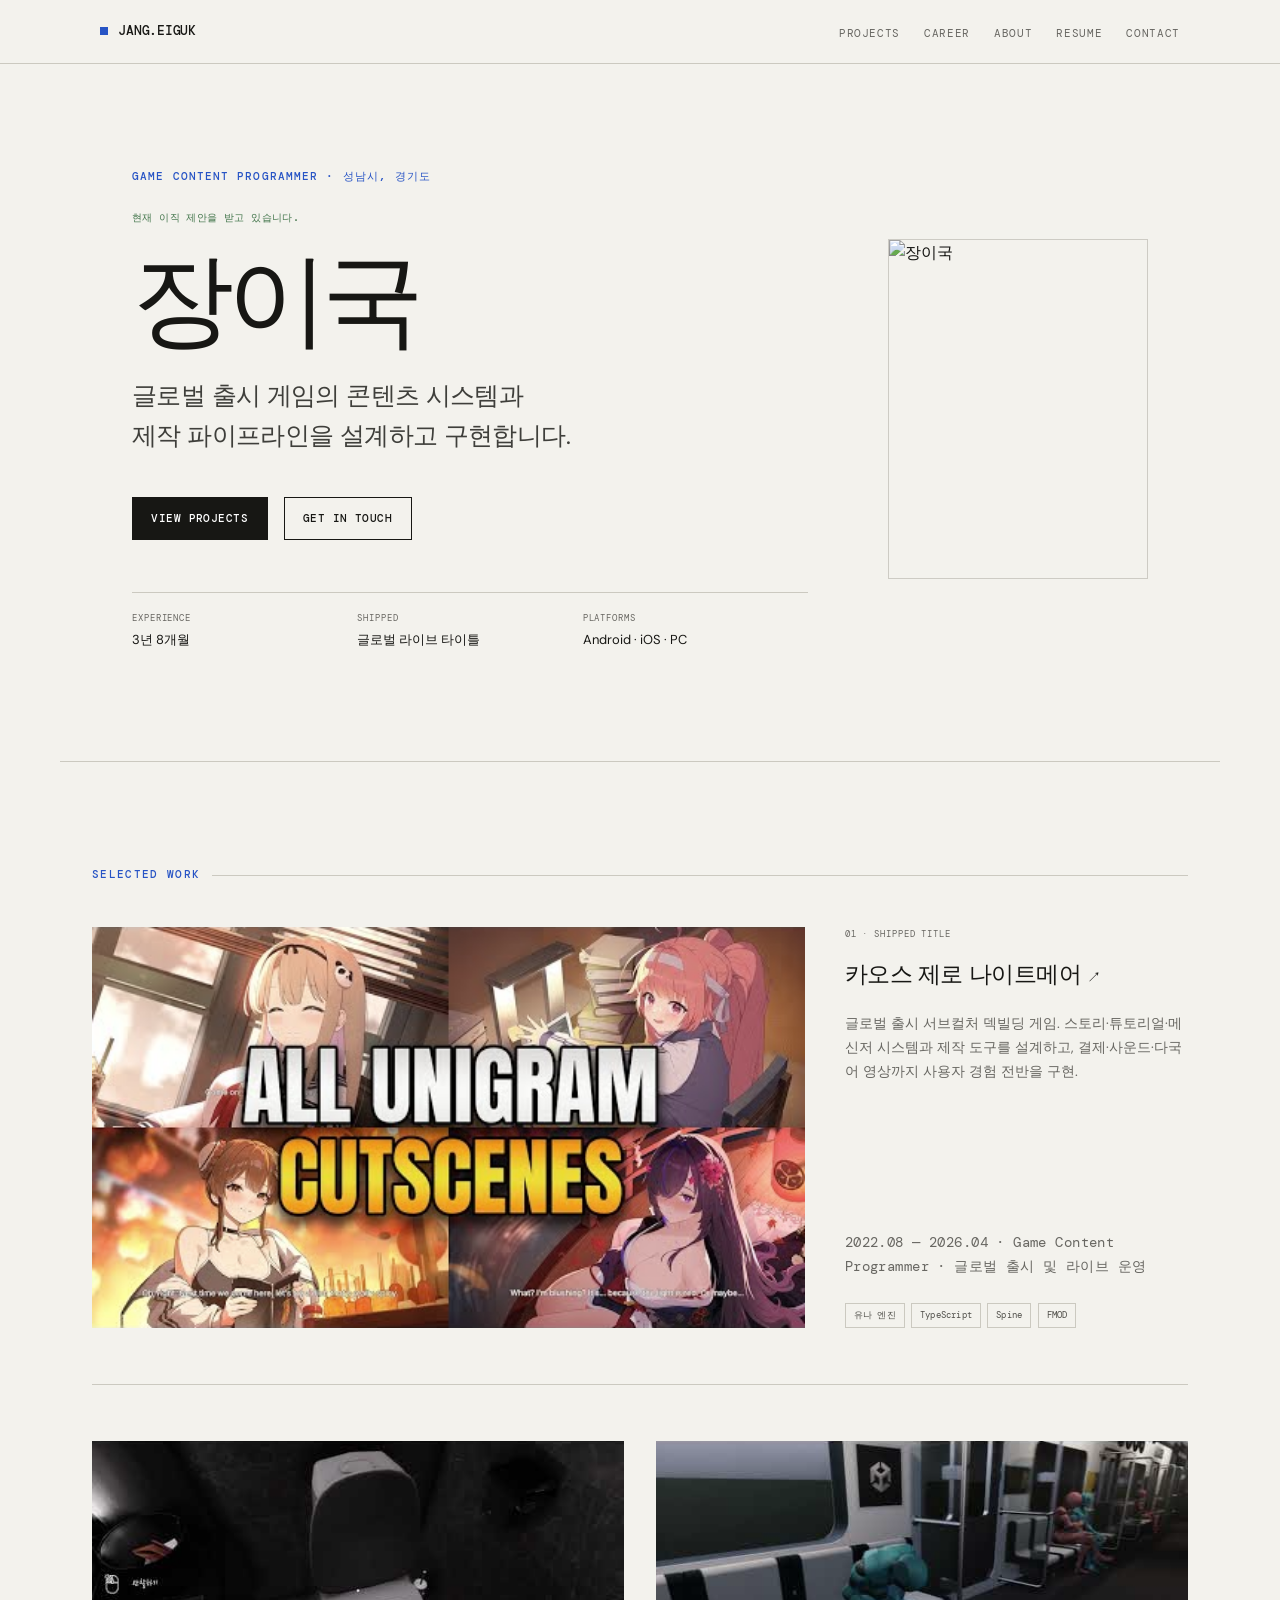
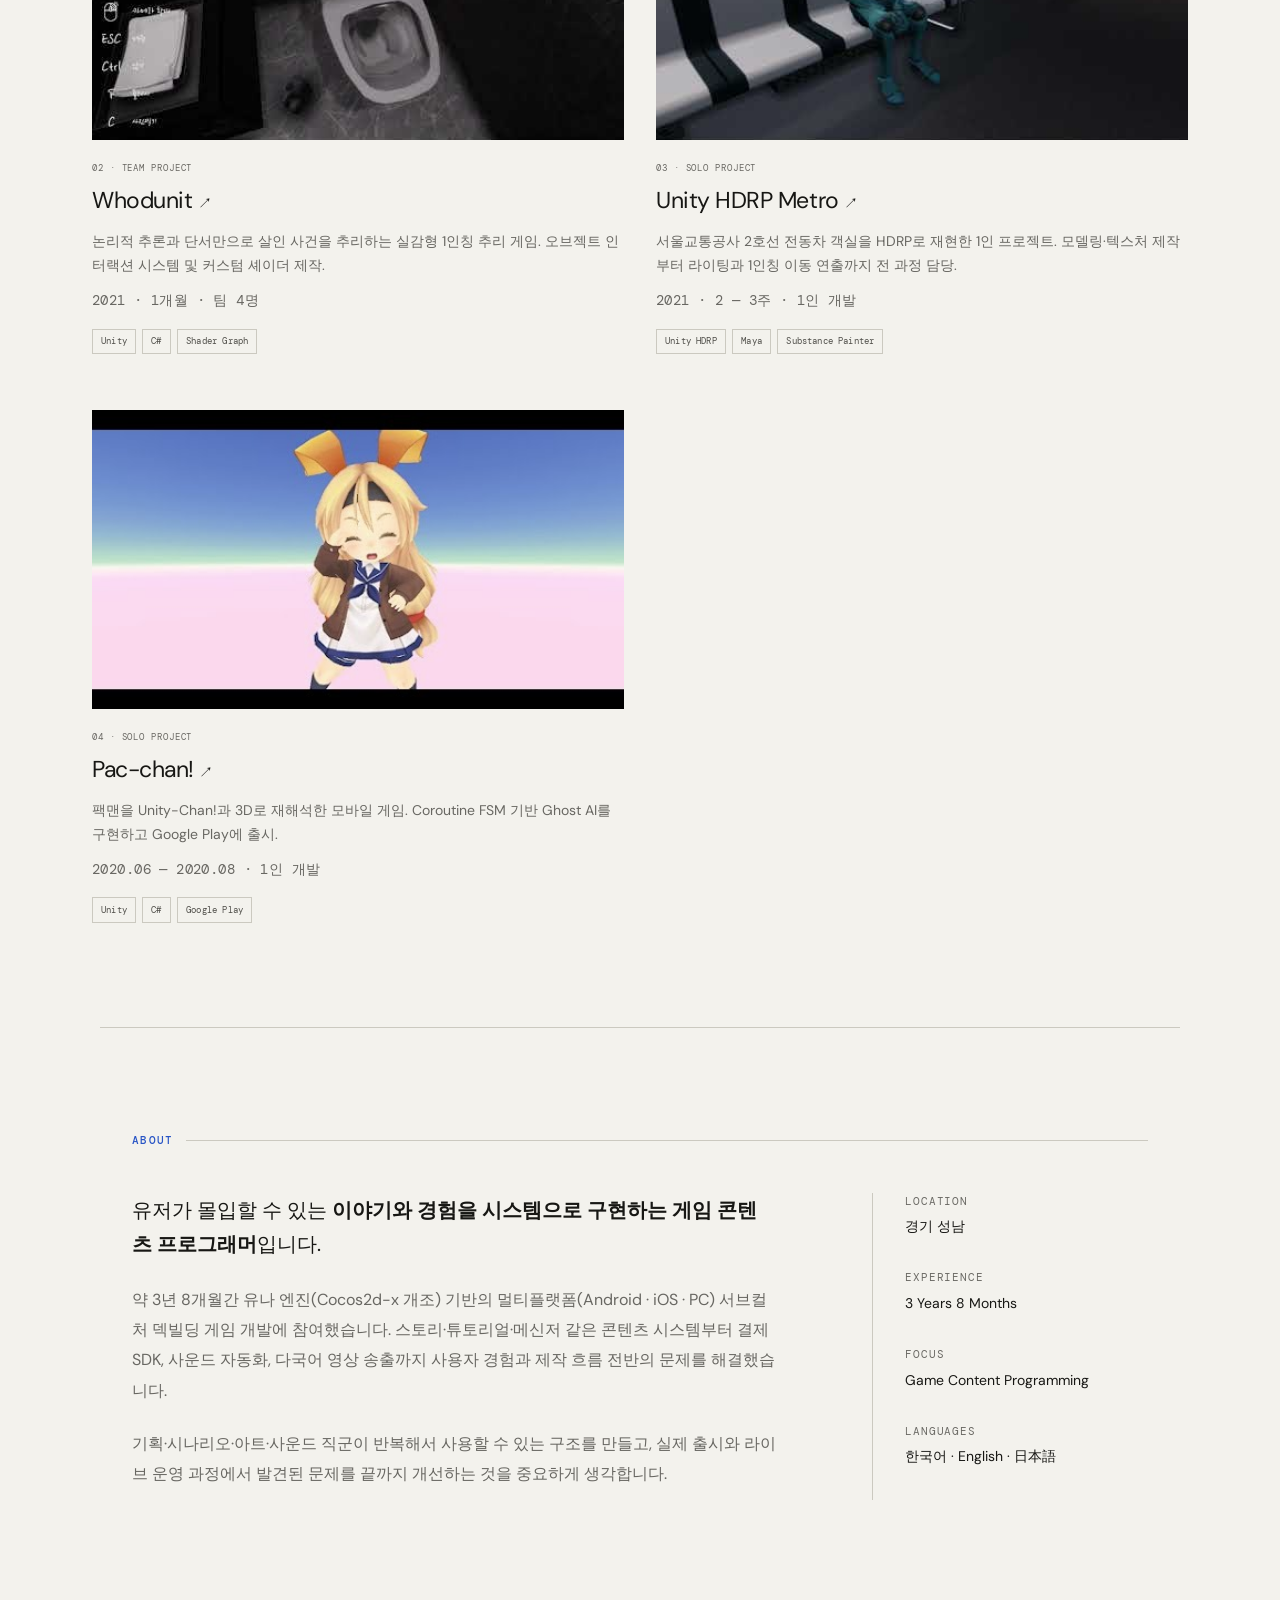
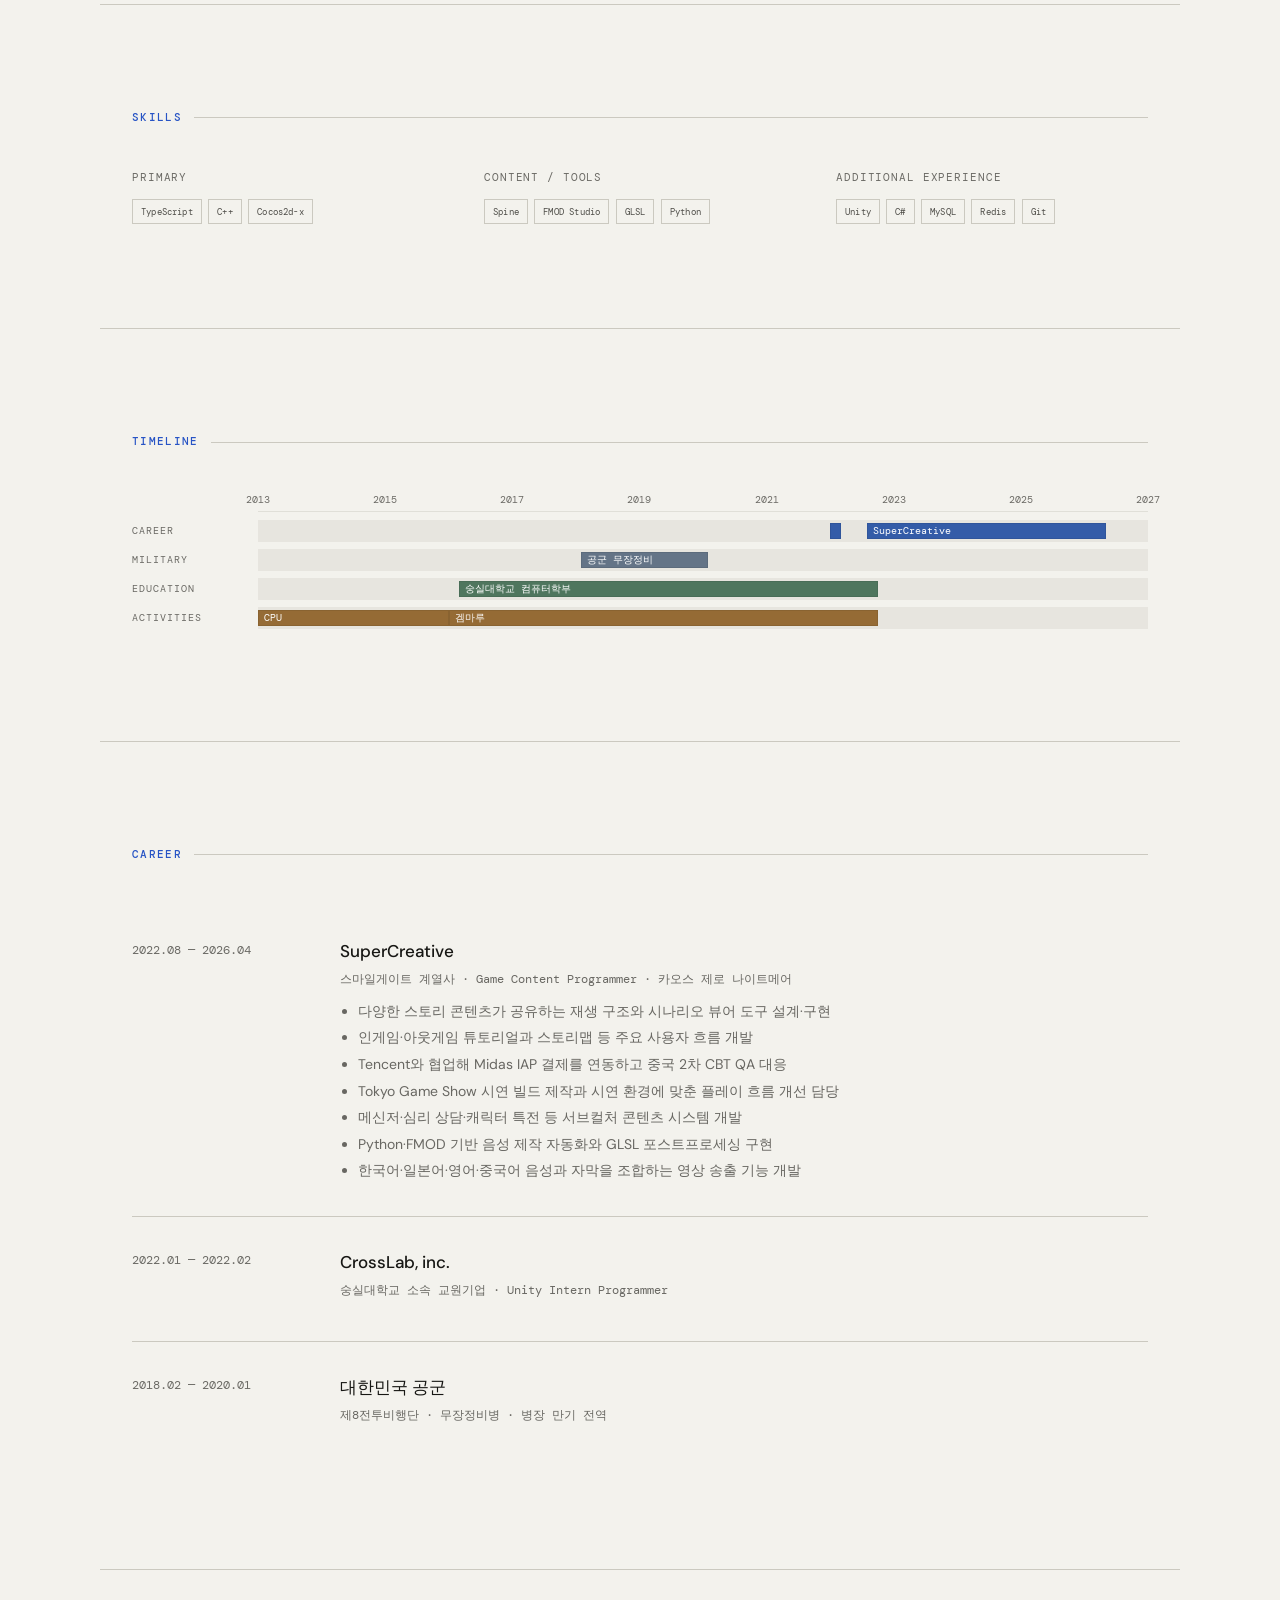
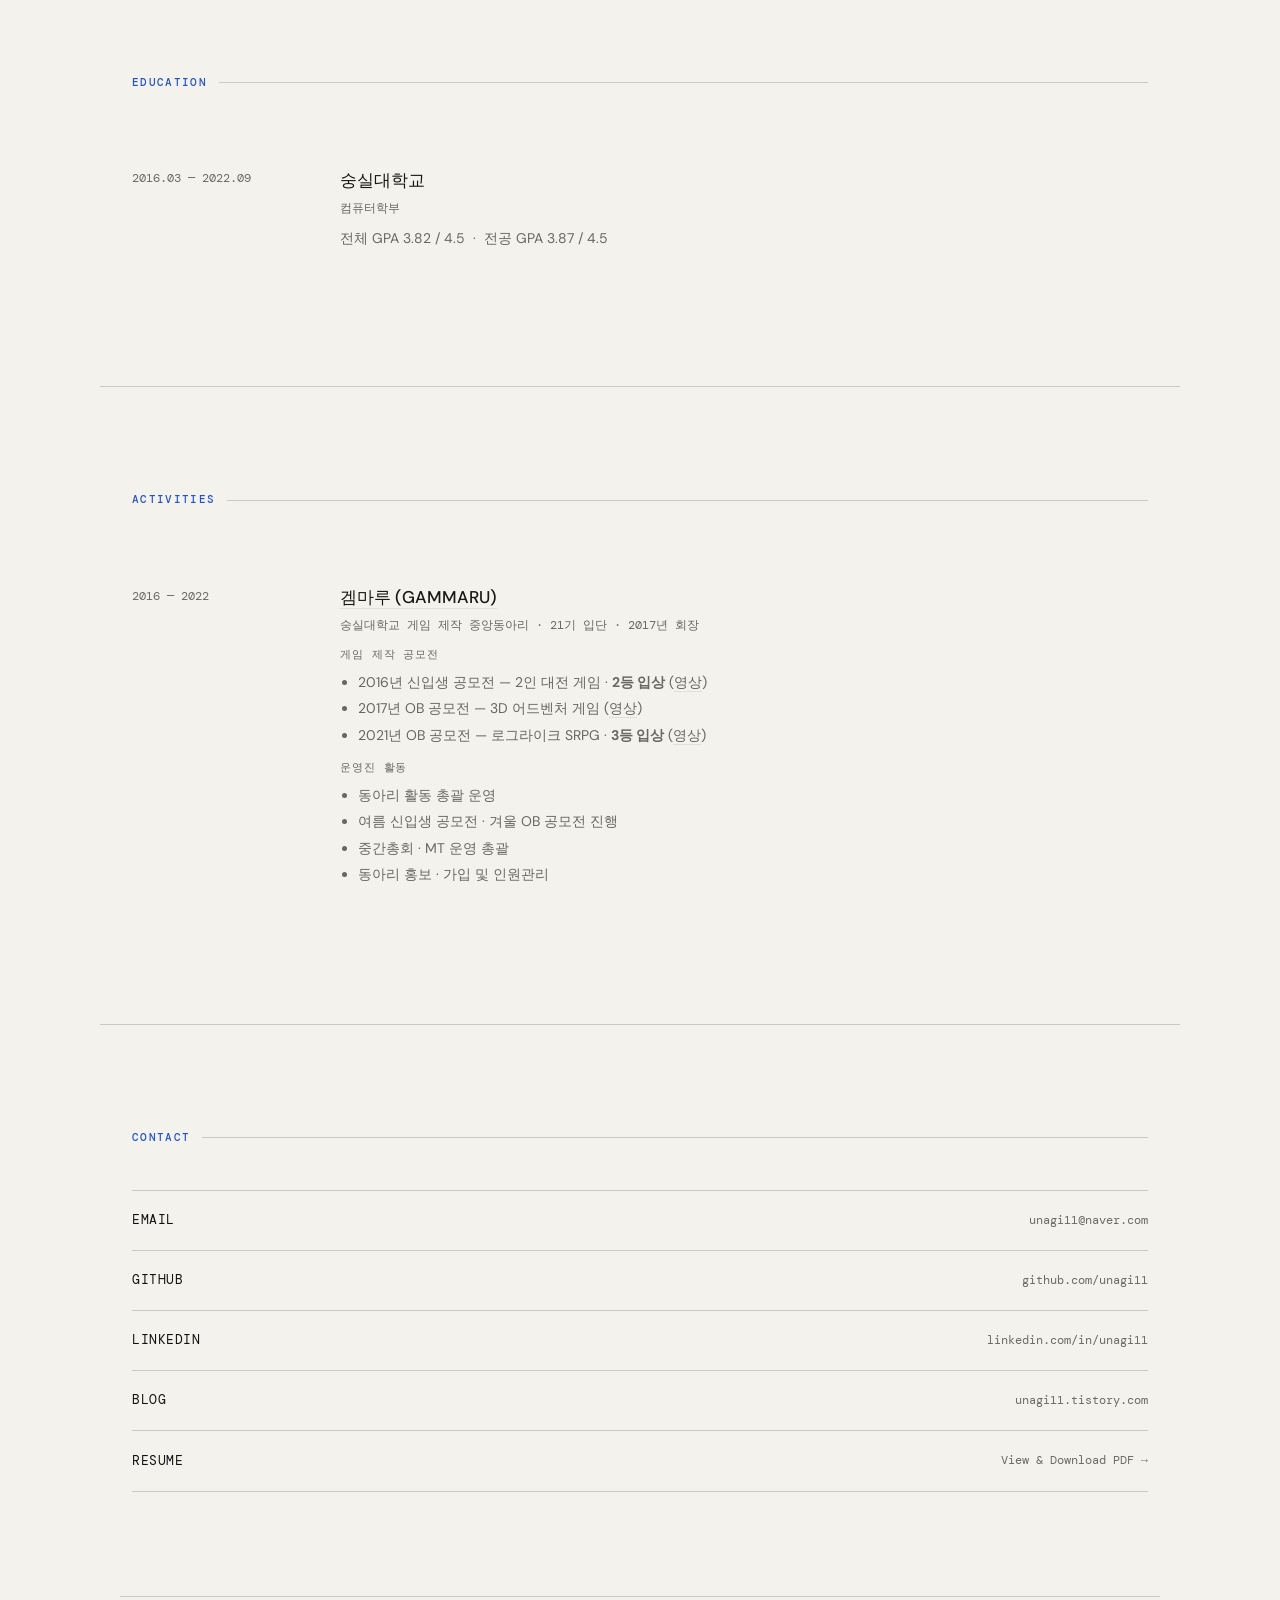
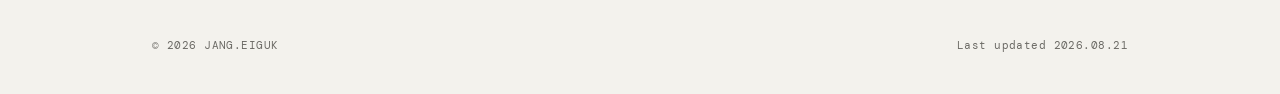
==== index.html @ 38e2a064 "Redesign portfolio around project case studies" ====
<!DOCTYPE html>
<html lang="ko">
<head>
  <meta charset="UTF-8">
  <meta name="viewport" content="width=device-width, initial-scale=1.0">
  <title>JANG.EIGUK — 게임 콘텐츠 프로그래머 포트폴리오</title>

  <!-- SEO -->
  <meta name="description" content="장이국 (JANG.EIGUK) — 글로벌 출시 서브컬처 게임에서 스토리·튜토리얼·메신저·결제·사운드 시스템을 설계하고 구현한 게임 콘텐츠 프로그래머.">
  <meta name="author" content="장이국 (JANG.EIGUK)">
  <meta name="keywords" content="게임 프로그래머, 게임 컨텐츠 프로그래머, Game Developer, Game Programmer, Unity, Cocos2d-x, TypeScript, 포트폴리오, JANG.EIGUK, 장이국">
  <link rel="canonical" href="https://unagi11.github.io/profile/">

  <!-- Open Graph -->
  <meta property="og:type" content="website">
  <meta property="og:url" content="https://unagi11.github.io/profile/">
  <meta property="og:title" content="JANG.EIGUK — 게임 콘텐츠 프로그래머">
  <meta property="og:description" content="글로벌 출시 서브컬처 게임의 콘텐츠 시스템과 제작 도구를 설계하고 구현한 게임 콘텐츠 프로그래머 장이국의 포트폴리오.">
  <meta property="og:image" content="https://unagi11.github.io/profile/assets/profile-og.jpg">
  <meta property="og:image:width" content="1200">
  <meta property="og:image:height" content="630">
  <meta property="og:image:alt" content="장이국 (JANG.EIGUK) 프로필 사진">
  <meta property="og:locale" content="ko_KR">
  <meta property="og:site_name" content="JANG.EIGUK Portfolio">

  <!-- Theme Color -->
  <meta name="theme-color" content="#245edb">

  <link rel="icon" type="image/png" sizes="32x32" href="assets/favicon-32.png">
  <link rel="icon" type="image/png" sizes="120x120" href="assets/favicon.png">
  <link rel="preconnect" href="https://fonts.googleapis.com">
  <link href="https://fonts.googleapis.com/css2?family=DM+Mono:ital,wght@0,300;0,400;0,500;1,300&family=DM+Sans:ital,opsz,wght@0,9..40,300;0,9..40,400;0,9..40,500;1,9..40,300&display=swap" rel="stylesheet">
  <style>
    *, *::before, *::after { box-sizing: border-box; margin: 0; padding: 0; }

    :root {
      --bg: #f5f4f0;
      --surface: #ffffff;
      --text: #111110;
      --muted: #6b6a65;
      --border: #e0dfd8;
      --accent: #111110;
      --tag-bg: #ebebE7;
      --mono: 'DM Mono', monospace;
      --sans: 'DM Sans', sans-serif;
    }

    @media (prefers-color-scheme: dark) {
      :root {
        --bg: #0e0e0d;
        --surface: #161614;
        --text: #f0efea;
        --muted: #888883;
        --border: #272725;
        --accent: #f0efea;
        --tag-bg: #1e1e1c;
      }
    }

    html { scroll-behavior: smooth; }

    body {
      font-family: var(--sans);
      background: var(--bg);
      color: var(--text);
      font-size: 16px;
      line-height: 1.6;
      -webkit-font-smoothing: antialiased;
    }

    /* NAV */
    nav {
      position: fixed;
      top: 0; left: 0; right: 0;
      z-index: 100;
      background: var(--bg);
      border-bottom: 1px solid var(--border);
      display: flex;
      align-items: center;
      justify-content: space-between;
      padding: 0 2.5rem;
      height: 56px;
      -ms-overflow-style: none;
      scrollbar-width: none;
    }

    nav::-webkit-scrollbar { display: none; }

    .nav-logo {
      font-family: var(--mono);
      font-size: 14px;
      font-weight: 500;
      text-decoration: none;
      color: var(--text);
      letter-spacing: -0.02em;
      flex-shrink: 0;
      margin-right: 2rem;
    }

    .nav-links {
      display: flex;
      gap: 2rem;
      list-style: none;
    }

    .nav-links a {
      font-family: var(--mono);
      font-size: 12px;
      color: var(--muted);
      text-decoration: none;
      letter-spacing: 0.04em;
      text-transform: uppercase;
      transition: color 0.2s;
    }

    .nav-links a:hover { color: var(--text); }

    /* SECTIONS */
    section {
      max-width: 800px;
      margin: 0 auto;
      padding: 4rem 2.5rem;
    }

    section + section {
      padding-top: 3rem;
      border-top: 1px solid var(--border);
    }

    /* HERO */
    #hero {
      padding-top: 12rem;
      padding-bottom: 5rem;
      display: grid;
      grid-template-columns: 1fr 240px;
      gap: 0 3rem;
      align-items: end;
    }

    .hero-content {
      padding-bottom: 1rem;
    }

    .hero-label {
      font-family: var(--mono);
      font-size: 11px;
      letter-spacing: 0.1em;
      text-transform: uppercase;
      color: var(--muted);
      margin-bottom: 2rem;
    }

    .hero-name {
      font-size: clamp(3rem, 9vw, 5.5rem);
      font-weight: 300;
      line-height: 1.05;
      letter-spacing: -0.04em;
      margin-bottom: 2rem;
    }

    .hero-tagline {
      font-size: 1.05rem;
      color: var(--muted);
      line-height: 1.8;
      margin-bottom: 3rem;
    }

    .hero-photo {
      width: 100%;
      height: 320px;
      object-fit: cover;
      object-position: center top;
      display: block;
    }

    .hero-cta {
      display: inline-flex;
      gap: 1rem;
      flex-wrap: wrap;
    }

    .btn {
      font-family: var(--mono);
      font-size: 12px;
      font-weight: 500;
      letter-spacing: 0.04em;
      text-transform: uppercase;
      text-decoration: none;
      padding: 0.65rem 1.4rem;
      border: 1px solid var(--border);
      color: var(--text);
      background: transparent;
      transition: background 0.2s, border-color 0.2s;
      cursor: pointer;
    }

    .btn:hover {
      background: var(--surface);
      border-color: var(--muted);
    }

    .btn-filled {
      background: var(--text);
      color: var(--bg);
      border-color: var(--text);
    }

    .btn-filled:hover {
      opacity: 0.85;
      background: var(--text);
    }

    /* SECTION HEADER */
    .sec-label {
      font-family: var(--mono);
      font-size: 11px;
      letter-spacing: 0.1em;
      text-transform: uppercase;
      color: var(--muted);
      margin-bottom: 2.5rem;
      display: flex;
      align-items: center;
      gap: 0.75rem;
    }

    .sec-label::after {
      content: '';
      flex: 1;
      height: 1px;
      background: var(--border);
    }

    /* GANTT CHART */
    .gantt {
      font-family: var(--mono);
      font-size: 11px;
      color: var(--muted);
    }

    .gantt-header {
      display: grid;
      grid-template-columns: 110px 1fr;
      gap: 1rem;
      margin-bottom: 0.5rem;
    }

    .gantt-years {
      position: relative;
      height: 1.1rem;
      border-bottom: 1px solid var(--border);
    }

    .gantt-years span {
      position: absolute;
      bottom: 0.15rem;
      transform: translateX(-50%);
      font-size: 10px;
    }

    .gantt-row {
      display: grid;
      grid-template-columns: 110px 1fr;
      gap: 1rem;
      align-items: center;
      margin-bottom: 0.45rem;
    }

    .gantt-label {
      font-size: 10px;
      letter-spacing: 0.1em;
      text-transform: uppercase;
      color: var(--muted);
    }

    .gantt-track {
      position: relative;
      height: 22px;
      background: rgba(125, 125, 125, 0.08);
      border-radius: 3px;
    }

    .gantt-bar {
      position: absolute;
      top: 3px;
      bottom: 3px;
      border-radius: 2px;
      color: #fff;
      font-size: 10px;
    }

    .gantt-bar-label {
      display: block;
      padding: 0 6px;
      line-height: 16px;
      white-space: nowrap;
      overflow: hidden;
      text-overflow: ellipsis;
    }

    .gantt-bar.c-career     { background: #2563eb; }
    .gantt-bar.c-education  { background: #059669; }
    .gantt-bar.c-military   { background: #6b7280; }
    .gantt-bar.c-activities { background: #d97706; }

    .gantt-bar {
      cursor: pointer;
      transition: filter 0.15s, transform 0.15s;
    }
    .gantt-bar:hover {
      filter: brightness(1.15);
      transform: translateY(-1px);
      z-index: 2;
    }
    #gantt-tip {
      position: fixed;
      background: #1a1a1a;
      color: #fff;
      padding: 0.55rem 0.75rem;
      border-radius: 4px;
      font-family: var(--sans);
      font-size: 11px;
      line-height: 1.5;
      white-space: pre-line;
      max-width: min(280px, calc(100vw - 24px));
      box-shadow: 0 4px 12px rgba(0, 0, 0, 0.25);
      border: 1px solid rgba(255, 255, 255, 0.08);
      pointer-events: none;
      z-index: 10000;
      opacity: 0;
      transition: opacity 0.15s;
    }
    #gantt-tip.show { opacity: 1; }

    @media (max-width: 640px) {
      .gantt-header,
      .gantt-row { grid-template-columns: 70px 1fr; gap: 0.5rem; }
      .gantt-bar { font-size: 9px; padding: 0 4px; }
    }

    /* ABOUT */
    .about-grid {
      display: grid;
      grid-template-columns: 1fr 200px;
      gap: 4rem;
      align-items: start;
    }

    .about-text p {
      color: var(--muted);
      line-height: 1.9;
      margin-bottom: 1.4rem;
    }

    .about-text p:last-child { margin-bottom: 0; }

    .about-meta {
      border-left: 1px solid var(--border);
      padding-left: 2rem;
    }

    .meta-row {
      margin-bottom: 2rem;
    }

    .meta-row dt {
      font-family: var(--mono);
      font-size: 11px;
      letter-spacing: 0.08em;
      text-transform: uppercase;
      color: var(--muted);
      margin-bottom: 0.3rem;
    }

    .meta-row dd {
      font-size: 14px;
    }

    /* SKILLS */
    .skills-grid {
      display: grid;
      grid-template-columns: repeat(3, 1fr);
      gap: 1.5rem;
    }

    .skill-group dt {
      font-family: var(--mono);
      font-size: 11px;
      letter-spacing: 0.08em;
      text-transform: uppercase;
      color: var(--muted);
      margin-bottom: 0.75rem;
    }

    .skill-group dd {
      display: flex;
      flex-wrap: wrap;
      gap: 0.4rem;
    }

    .tag {
      font-family: var(--mono);
      font-size: 11px;
      background: var(--tag-bg);
      color: var(--muted);
      padding: 0.3rem 0.6rem;
      letter-spacing: 0.02em;
    }

    /* CAREER TIMELINE */
    .timeline {
      display: flex;
      flex-direction: column;
      gap: 0;
    }

    .timeline-item {
      display: grid;
      grid-template-columns: 160px 1fr;
      gap: 3rem;
      padding: 2rem 0;
      border-bottom: 1px solid var(--border);
    }

    .timeline-item:last-child { border-bottom: none; }

    a.timeline-link {
      text-decoration: none;
      color: inherit;
      transition: opacity 0.2s;
    }

    a.timeline-link:hover { opacity: 0.6; }

    .inline-link {
      color: inherit;
      text-decoration: none;
      border-bottom: 1px solid var(--border);
      transition: opacity 0.2s, border-color 0.2s;
    }
    .inline-link:hover { opacity: 0.6; border-color: var(--text); }

    .tl-period {
      font-family: var(--mono);
      font-size: 12px;
      color: var(--muted);
      padding-top: 0.15rem;
    }

    .tl-content h3 {
      font-size: 15px;
      font-weight: 500;
      margin-bottom: 0.25rem;
    }

    .tl-content .tl-company {
      font-family: var(--mono);
      font-size: 12px;
      color: var(--muted);
      margin-bottom: 0.5rem;
    }

    .tl-content p {
      font-size: 14px;
      color: var(--muted);
      line-height: 1.7;
    }

    .tl-content .tl-sub {
      font-family: var(--mono);
      font-size: 11px;
      text-transform: uppercase;
      letter-spacing: 0.08em;
      color: var(--text);
      margin-top: 0.6rem;
      margin-bottom: 0.3rem;
    }

    .tl-list {
      margin: 0;
      padding-left: 1.1rem;
      font-size: 14px;
      color: var(--muted);
      line-height: 1.9;
    }

    /* PROJECTS */
    .projects-list {
      display: flex;
      flex-direction: column;
      gap: 0;
    }

    .project-item {
      padding: 2rem 0;
      border-bottom: 1px solid var(--border);
    }

    .project-item:last-child { border-bottom: none; }

    .project-num {
      font-family: var(--mono);
      font-size: 11px;
      color: var(--muted);
      margin-bottom: 0.5rem;
    }

    .project-item h3 {
      font-size: 18px;
      font-weight: 400;
      letter-spacing: -0.02em;
      margin-bottom: 0.5rem;
    }

    .project-item h3 a {
      color: inherit;
      text-decoration: underline;
      text-decoration-thickness: 1px;
      text-underline-offset: 4px;
      transition: opacity 0.2s;
    }

    .project-item h3 a:hover { opacity: 0.6; }

    .project-item h3 a .arrow {
      font-family: var(--mono);
      font-size: 14px;
      margin-left: 0.35rem;
      display: inline-block;
      transition: transform 0.2s;
    }

    .project-item h3 a:hover .arrow {
      transform: translate(2px, -2px);
    }

    .project-item > p {
      font-size: 14px;
      color: var(--muted);
      line-height: 1.7;
      max-width: 560px;
      margin-bottom: 0.5rem;
    }

    .project-meta {
      font-family: var(--mono);
      font-size: 11px;
      color: var(--muted);
      letter-spacing: 0.03em;
      margin-bottom: 1rem;
      max-width: 560px;
    }

    .project-tags {
      display: flex;
      flex-wrap: wrap;
      gap: 0.4rem;
    }

    /* PROJECT THUMBNAIL */
    .project-thumb {
      position: relative;
      width: 100%;
      height: 220px;
      margin-bottom: 1rem;
      overflow: hidden;
      background: var(--tag-bg);
      border: 1px solid var(--border);
    }

    .project-thumb img {
      width: 100%;
      height: 100%;
      object-fit: cover;
      display: block;
      transition: transform 0.4s ease, filter 0.3s ease;
      filter: saturate(0.95);
    }

    .project-item:hover .project-thumb img {
      transform: scale(1.03);
      filter: saturate(1.08);
    }

    .project-thumb::after {
      content: '';
      position: absolute;
      inset: 0;
      background: linear-gradient(180deg, rgba(0,0,0,0) 55%, rgba(0,0,0,0.25) 100%);
      pointer-events: none;
    }

    /* CONTACT */
    .contact-links {
      display: flex;
      flex-direction: column;
      gap: 0;
    }

    .contact-link {
      display: flex;
      align-items: center;
      justify-content: space-between;
      padding: 1.2rem 0;
      border-bottom: 1px solid var(--border);
      text-decoration: none;
      color: var(--text);
      transition: opacity 0.2s;
    }

    .contact-link:first-child { border-top: 1px solid var(--border); }
    .contact-link:hover { opacity: 0.5; }

    .contact-link span:first-child {
      font-family: var(--mono);
      font-size: 13px;
      letter-spacing: 0.04em;
      text-transform: uppercase;
    }

    .contact-link span:last-child {
      font-family: var(--mono);
      font-size: 12px;
      color: var(--muted);
    }

    /* FOOTER */
    footer {
      max-width: 760px;
      margin: 0 auto;
      padding: 2.5rem 2rem;
      display: flex;
      align-items: center;
      justify-content: space-between;
    }

    footer p {
      font-family: var(--mono);
      font-size: 11px;
      color: var(--muted);
      letter-spacing: 0.04em;
    }

    /* RESPONSIVE */
    @media (max-width: 600px) {
      nav { padding: 0 1.25rem; overflow-x: auto; }
      .nav-links { gap: 1.25rem; flex-shrink: 0; }
      .nav-links li { flex-shrink: 0; }
      section { padding-left: 1.25rem; padding-right: 1.25rem; }
      #hero { grid-template-columns: 1fr 120px; gap: 0 1.5rem; }
      .hero-photo { height: auto; width: 120px; object-position: center center; margin-top: 0; }
      .about-grid { grid-template-columns: 1fr; gap: 2.5rem; }
      .about-meta { border-left: none; padding-left: 0; border-top: 1px solid var(--border); padding-top: 1.5rem; }
      .skills-grid { grid-template-columns: 1fr 1fr; }
      .timeline-item { grid-template-columns: 1fr; gap: 0.5rem; }
      .project-item { grid-template-columns: 1fr; }
      .project-arrow { display: none; }
      .project-thumb { height: 180px; }
      footer { flex-direction: column; gap: 0.5rem; text-align: center; }
    }
  </style>
  <link rel="stylesheet" href="assets/retro.css">
</head>
<body class="home-shell">

  <nav>
    <a href="#hero" class="nav-logo" aria-label="JANG.EIGUK 홈">JANG.EIGUK</a>
    <ul class="nav-links">
      <li><a href="#projects" aria-label="Projects">Projects</a></li>
      <li><a href="#career" aria-label="Career">Career</a></li>
      <li><a href="#about" aria-label="About">About</a></li>
      <li><a href="resume.html" aria-label="Resume">Resume</a></li>
      <li><a href="#contact" aria-label="Contact">Contact</a></li>
    </ul>
  </nav>

  <!-- HERO -->
  <section id="hero">
    <div class="hero-content">
      <p class="hero-label">Game Content Programmer · 성남시, 경기도</p>
      <p class="availability-note">현재 이직 제안을 받고 있습니다.</p>
      <h1 class="hero-name" aria-label="장이국">장이국</h1>
      <p class="hero-tagline" aria-label="글로벌 출시 게임의 콘텐츠 시스템과 제작 파이프라인을 설계하고 구현합니다.">글로벌 출시 게임의 콘텐츠 시스템과<br>제작 파이프라인을 설계하고 구현합니다.</p>
      <div class="hero-cta">
        <a href="#projects" class="btn btn-filled" aria-label="View Projects">View Projects</a>
        <a href="#contact" class="btn" aria-label="Get in Touch">Get in Touch</a>
      </div>
      <dl class="hero-stats" aria-label="주요 경력 요약">
        <div><dt>Experience</dt><dd>3년 8개월</dd></div>
        <div><dt>Shipped</dt><dd>글로벌 라이브 타이틀</dd></div>
        <div><dt>Platforms</dt><dd>Android · iOS · PC</dd></div>
      </dl>
    </div>
    <img src="assets/profile.jpg" alt="장이국" class="hero-photo">
  </section>

  <!-- PROJECTS -->
  <section id="projects">
    <p class="sec-label">Selected Work</p>
    <div class="projects-list">

      <article class="project-item project-featured">
        <a class="project-media" href="project-czn.html" aria-label="카오스 제로 나이트메어 프로젝트 보기">
          <img src="assets/project-czn-thumb.jpg" alt="카오스 제로 나이트메어 작업 영상" loading="eager">
        </a>
        <p class="project-num">01 · SHIPPED TITLE</p>
        <h3><a href="project-czn.html">카오스 제로 나이트메어<span class="arrow">↗</span></a></h3>
        <p>글로벌 출시 서브컬처 덱빌딩 게임. 스토리·튜토리얼·메신저 시스템과 제작 도구를 설계하고, 결제·사운드·다국어 영상까지 사용자 경험 전반을 구현.</p>
        <p class="project-meta">2022.08 — 2026.04 · Game Content Programmer · 글로벌 출시 및 라이브 운영</p>
        <div class="project-tags">
          <span class="tag">유나 엔진</span><span class="tag">TypeScript</span><span class="tag">Spine</span><span class="tag">FMOD</span>
        </div>
      </article>

      <article class="project-item">
        <a class="project-media" href="project-whodunit.html" aria-label="Whodunit 프로젝트 보기">
          <img src="assets/project-whodunit-thumb.jpg" alt="Whodunit 게임 영상" loading="lazy">
        </a>
        <p class="project-num">02 · TEAM PROJECT</p>
        <h3><a href="project-whodunit.html">Whodunit<span class="arrow">↗</span></a></h3>
        <p>논리적 추론과 단서만으로 살인 사건을 추리하는 실감형 1인칭 추리 게임. 오브젝트 인터랙션 시스템 및 커스텀 셰이더 제작.</p>
        <p class="project-meta">2021 · 1개월 · 팀 4명</p>
        <div class="project-tags"><span class="tag">Unity</span><span class="tag">C#</span><span class="tag">Shader Graph</span></div>
      </article>

      <article class="project-item">
        <a class="project-media" href="project-hdrp-metro.html" aria-label="Unity HDRP Metro 프로젝트 보기">
          <img src="assets/project-metro-thumb.jpg" alt="Unity HDRP Metro 영상" loading="lazy">
        </a>
        <p class="project-num">03 · SOLO PROJECT</p>
        <h3><a href="project-hdrp-metro.html">Unity HDRP Metro<span class="arrow">↗</span></a></h3>
        <p>서울교통공사 2호선 전동차 객실을 HDRP로 재현한 1인 프로젝트. 모델링·텍스처 제작부터 라이팅과 1인칭 이동 연출까지 전 과정 담당.</p>
        <p class="project-meta">2021 · 2 — 3주 · 1인 개발</p>
        <div class="project-tags"><span class="tag">Unity HDRP</span><span class="tag">Maya</span><span class="tag">Substance Painter</span></div>
      </article>

      <article class="project-item">
        <a class="project-media" href="project-pacchan.html" aria-label="Pac-chan 프로젝트 보기">
          <img src="assets/project-pacchan-thumb.jpg" alt="Pac-chan 게임 영상" loading="lazy">
        </a>
        <p class="project-num">04 · SOLO PROJECT</p>
        <h3><a href="project-pacchan.html">Pac-chan!<span class="arrow">↗</span></a></h3>
        <p>팩맨을 Unity-Chan!과 3D로 재해석한 모바일 게임. Coroutine FSM 기반 Ghost AI를 구현하고 Google Play에 출시.</p>
        <p class="project-meta">2020.06 — 2020.08 · 1인 개발</p>
        <div class="project-tags"><span class="tag">Unity</span><span class="tag">C#</span><span class="tag">Google Play</span></div>
      </article>

    </div>
  </section>

  <!-- ABOUT -->
  <section id="about">
    <p class="sec-label">About</p>
    <div class="about-grid">
      <div class="about-text">
        <p>
          유저가 몰입할 수 있는 <strong>이야기와 경험을 시스템으로 구현하는 게임 콘텐츠 프로그래머</strong>입니다.
        </p>
        <p>
          약 3년 8개월간 유나 엔진(Cocos2d-x 개조) 기반의 멀티플랫폼(Android · iOS · PC) 서브컬처 덱빌딩 게임 개발에 참여했습니다. 스토리·튜토리얼·메신저 같은 콘텐츠 시스템부터 결제 SDK, 사운드 자동화, 다국어 영상 송출까지 사용자 경험과 제작 흐름 전반의 문제를 해결했습니다.
        </p>
        <p>
          기획·시나리오·아트·사운드 직군이 반복해서 사용할 수 있는 구조를 만들고, 실제 출시와 라이브 운영 과정에서 발견된 문제를 끝까지 개선하는 것을 중요하게 생각합니다.
        </p>
      </div>
      <div class="about-meta">
        <dl>
          <div class="meta-row">
            <dt>Location</dt>
            <dd>경기 성남</dd>
          </div>
          <div class="meta-row">
            <dt>Experience</dt>
            <dd>3 Years 8 Months</dd>
          </div>
          <div class="meta-row">
            <dt>Focus</dt>
            <dd>Game Content Programming</dd>
          </div>
          <div class="meta-row">
            <dt>Languages</dt>
            <dd>한국어 · English · 日本語</dd>
          </div>
        </dl>
      </div>
    </div>
  </section>

  <!-- SKILLS -->
  <section id="skills">
    <p class="sec-label">Skills</p>

    <div class="skills-grid">
      <dl class="skill-group">
        <dt>Primary</dt>
        <dd>
          <span class="tag">TypeScript</span>
          <span class="tag">C++</span>
          <span class="tag">Cocos2d-x</span>
        </dd>
      </dl>
      <dl class="skill-group">
        <dt>Content / Tools</dt>
        <dd>
          <span class="tag">Spine</span>
          <span class="tag">FMOD Studio</span>
          <span class="tag">GLSL</span>
          <span class="tag">Python</span>
        </dd>
      </dl>
      <dl class="skill-group">
        <dt>Additional Experience</dt>
        <dd>
          <span class="tag">Unity</span>
          <span class="tag">C#</span>
          <span class="tag">MySQL</span>
          <span class="tag">Redis</span>
          <span class="tag">Git</span>
        </dd>
      </dl>
    </div>
  </section>

  <!-- TIMELINE (GANTT) -->
  <section id="timeline">
    <p class="sec-label">Timeline</p>
    <div class="gantt">
      <div class="gantt-header">
        <div></div>
        <div class="gantt-years">
          <span style="left:0%">2013</span>
          <span style="left:14.29%">2015</span>
          <span style="left:28.57%">2017</span>
          <span style="left:42.86%">2019</span>
          <span style="left:57.14%">2021</span>
          <span style="left:71.43%">2023</span>
          <span style="left:85.71%">2025</span>
          <span style="left:100%">2027</span>
        </div>
      </div>

      <div class="gantt-row">
        <span class="gantt-label">Career</span>
        <div class="gantt-track">
          <div class="gantt-bar c-career" style="left:64.29%; width:1.19%;" data-tip="CrossLab, inc.&#10;2022.01 — 2022.02&#10;Unity Intern Programmer"></div>
          <div class="gantt-bar c-career" style="left:68.45%; width:26.79%;" data-tip="SuperCreative&#10;2022.08 — 2026.04&#10;Game Content Programmer · 카오스 제로 나이트메어"><span class="gantt-bar-label">SuperCreative</span></div>
        </div>
      </div>

      <div class="gantt-row">
        <span class="gantt-label">Military</span>
        <div class="gantt-track">
          <div class="gantt-bar c-military" style="left:36.31%; width:14.29%;" data-tip="대한민국 공군&#10;2018.02 — 2020.01&#10;제8전투비행단 · 무장정비병&#10;병장 만기 전역"><span class="gantt-bar-label">공군 무장정비</span></div>
        </div>
      </div>

      <div class="gantt-row">
        <span class="gantt-label">Education</span>
        <div class="gantt-track">
          <div class="gantt-bar c-education" style="left:22.62%; width:47.02%;" data-tip="숭실대학교 컴퓨터학부&#10;2016.03 — 2022.09&#10;전체 GPA 3.82 / 4.5 · 전공 GPA 3.87 / 4.5"><span class="gantt-bar-label">숭실대학교 컴퓨터학부</span></div>
        </div>
      </div>

      <div class="gantt-row">
        <span class="gantt-label">Activities</span>
        <div class="gantt-track">
          <div class="gantt-bar c-activities" style="left:0%; width:21.43%;" data-tip="CPU&#10;2013 — 2015&#10;평택고등학교 프로그래밍 동아리&#10;동아리 경진대회 방탈출/추리 게임 출품"><span class="gantt-bar-label">CPU</span></div>
          <div class="gantt-bar c-activities" style="left:21.43%; width:48.21%;" data-tip="겜마루 (GAMMARU)&#10;2016 — 2022&#10;숭실대학교 게임 제작 중앙동아리&#10;21기 입단 · 2017년 회장&#10;공모전 2등(2016) · 3등(2021)"><span class="gantt-bar-label">겜마루</span></div>
        </div>
      </div>
    </div>
  </section>

  <!-- CAREER -->
  <section id="career">
    <p class="sec-label">Career</p>

    <div class="timeline">
      <div class="timeline-item">
        <span class="tl-period">2022.08 — 2026.04</span>
        <div class="tl-content">
          <h3>SuperCreative</h3>
          <p class="tl-company">스마일게이트 계열사 · Game Content Programmer · 카오스 제로 나이트메어</p>
          <ul class="tl-list">
            <li>다양한 스토리 콘텐츠가 공유하는 재생 구조와 시나리오 뷰어 도구 설계·구현</li>
            <li>인게임·아웃게임 튜토리얼과 스토리맵 등 주요 사용자 흐름 개발</li>
            <li>Tencent와 협업해 Midas IAP 결제를 연동하고 중국 2차 CBT QA 대응</li>
            <li>Tokyo Game Show 시연 빌드 제작과 시연 환경에 맞춘 플레이 흐름 개선 담당</li>
            <li>메신저·심리 상담·캐릭터 특전 등 서브컬처 콘텐츠 시스템 개발</li>
            <li>Python·FMOD 기반 음성 제작 자동화와 GLSL 포스트프로세싱 구현</li>
            <li>한국어·일본어·영어·중국어 음성과 자막을 조합하는 영상 송출 기능 개발</li>
          </ul>
        </div>
      </div>
      <div class="timeline-item">
        <span class="tl-period">2022.01 — 2022.02</span>
        <div class="tl-content">
          <h3>CrossLab, inc.</h3>
          <p class="tl-company">숭실대학교 소속 교원기업 · Unity Intern Programmer</p>
        </div>
      </div>
      <div class="timeline-item">
        <span class="tl-period">2018.02 — 2020.01</span>
        <div class="tl-content">
          <h3>대한민국 공군</h3>
          <p class="tl-company">제8전투비행단 · 무장정비병 · 병장 만기 전역</p>
        </div>
      </div>
    </div>
  </section>

  <!-- EDUCATION -->
  <section id="education">
    <p class="sec-label">Education</p>

    <div class="timeline">
      <div class="timeline-item">
        <span class="tl-period">2016.03 — 2022.09</span>
        <div class="tl-content">
          <h3>숭실대학교</h3>
          <p class="tl-company">컴퓨터학부</p>
          <p>전체 GPA 3.82 / 4.5 &nbsp;·&nbsp; 전공 GPA 3.87 / 4.5</p>
        </div>
      </div>
    </div>
  </section>

  <!-- ACTIVITIES -->
  <section id="activities">
    <p class="sec-label">Activities</p>

    <div class="timeline">
      <div class="timeline-item">
        <span class="tl-period">2016 — 2022</span>
        <div class="tl-content">
          <h3><a href="https://cafe.naver.com/gammaru" target="_blank" class="inline-link">겜마루 (GAMMARU)</a></h3>
          <p class="tl-company">숭실대학교 게임 제작 중앙동아리 · 21기 입단 · 2017년 회장</p>
          <p class="tl-sub">게임 제작 공모전</p>
          <ul class="tl-list">
            <li>2016년 신입생 공모전 — 2인 대전 게임 · <strong>2등 입상</strong> (<a href="https://youtu.be/gnvfxKXbl58" target="_blank" rel="noopener" class="inline-link">영상</a>)</li>
            <li>2017년 OB 공모전 — 3D 어드벤처 게임 (<a href="https://youtu.be/qa9s0fYDkRI" target="_blank" rel="noopener" class="inline-link">영상</a>)</li>
            <li>2021년 OB 공모전 — 로그라이크 SRPG · <strong>3등 입상</strong> (<a href="https://youtu.be/KvFtiTkh744" target="_blank" rel="noopener" class="inline-link">영상</a>)</li>
          </ul>
          <p class="tl-sub">운영진 활동</p>
          <ul class="tl-list">
            <li>동아리 활동 총괄 운영</li>
            <li>여름 신입생 공모전 · 겨울 OB 공모전 진행</li>
            <li>중간총회 · MT 운영 총괄</li>
            <li>동아리 홍보 · 가입 및 인원관리</li>
          </ul>
        </div>
      </div>
    </div>
  </section>

  <!-- CONTACT -->
  <section id="contact">
    <p class="sec-label">Contact</p>
    <div class="contact-links">
      <a href="mailto:unagi11@naver.com" class="contact-link">
        <span>Email</span>
        <span>unagi11@naver.com</span>
      </a>
      <a href="https://github.com/unagi11" target="_blank" class="contact-link">
        <span>GitHub</span>
        <span>github.com/unagi11</span>
      </a>
      <a href="https://www.linkedin.com/in/unagi11" target="_blank" class="contact-link">
        <span>LinkedIn</span>
        <span>linkedin.com/in/unagi11</span>
      </a>
      <a href="https://unagi11.tistory.com" target="_blank" class="contact-link">
        <span>Blog</span>
        <span>unagi11.tistory.com</span>
      </a>
      <a href="resume.html" class="contact-link">
        <span>Resume</span>
        <span>View &amp; Download PDF →</span>
      </a>
    </div>
  </section>

  <footer>
    <p>© 2026 JANG.EIGUK</p>
    <p id="last-updated">Last updated 2026.08.21</p>
  <script>
    (function () {
      var el = document.getElementById('last-updated');
      var fallback = el.textContent; // 빌드 시점 기준 기본값 유지
      fetch('https://api.github.com/repos/unagi11/profile/commits?per_page=1')
        .then(function (r) {
          if (!r.ok) throw new Error('HTTP ' + r.status);
          return r.json();
        })
        .then(function (data) {
          if (!Array.isArray(data) || !data[0] || !data[0].commit) {
            throw new Error('unexpected response');
          }
          var d = new Date(data[0].commit.committer.date);
          var y = d.getFullYear();
          var m = String(d.getMonth() + 1).padStart(2, '0');
          var day = String(d.getDate()).padStart(2, '0');
          el.textContent = 'Last updated ' + y + '.' + m + '.' + day;
        })
        .catch(function () {
          el.textContent = fallback; // API 실패 시 빌드 시점 기본값 유지
        });
    })();
  </script>
  </footer>

  <!-- Gantt Tooltip -->
  <div id="gantt-tip"></div>
  <script>
    (function () {
      var tip = document.getElementById('gantt-tip');
      var activeBar = null;
      function show(bar) {
        var text = bar.dataset.tip;
        if (!text) return;
        tip.textContent = text;
        tip.classList.add('show');
        var rect = bar.getBoundingClientRect();
        var tipRect = tip.getBoundingClientRect();
        var margin = 10;
        var left = rect.left + rect.width / 2 - tipRect.width / 2;
        left = Math.max(margin, Math.min(left, window.innerWidth - tipRect.width - margin));
        var top = rect.top - tipRect.height - 8;
        if (top < margin) top = rect.bottom + 8;
        tip.style.left = left + 'px';
        tip.style.top = top + 'px';
        activeBar = bar;
      }
      function hide() {
        tip.classList.remove('show');
        activeBar = null;
      }
      document.querySelectorAll('.gantt-bar').forEach(function (bar) {
        bar.addEventListener('mouseenter', function () { show(bar); });
        bar.addEventListener('mouseleave', hide);
        bar.addEventListener('click', function (e) {
          e.stopPropagation();
          if (activeBar === bar) hide();
          else show(bar);
        });
      });
      document.addEventListener('click', function (e) {
        if (!e.target.closest('.gantt-bar')) hide();
      });
      window.addEventListener('scroll', hide, { passive: true });
      window.addEventListener('resize', hide);
    })();
  </script>

  <!-- Easter Egg -->
  <style>
    .easter-egg {
      position: fixed;
      top: 50%;
      left: -200px;
      transform: translateY(-50%);
      width: 200px;
      height: 200px;
      image-rendering: pixelated;
      pointer-events: none;
      z-index: 9999;
    }
    .easter-egg.run {
      animation: dash 1.8s ease-in-out forwards;
    }
    @keyframes dash {
      0%   { left: -200px; }
      100% { left: calc(100vw + 200px); }
    }
  </style>
  <script>
    document.querySelector('.hero-photo').addEventListener('click', function () {
      var img = document.createElement('img');
      img.src = 'assets/favicon.gif';
      img.alt = '';
      img.className = 'easter-egg';
      img.style.top = (Math.random() * 60 + 20) + '%';
      img.style.transform = 'translateY(-50%) scaleX(-1)';
      document.body.appendChild(img);
      void img.offsetWidth;
      img.classList.add('run');
    });
  </script>

</body>
</html>
---- assets/retro.css ----
/* Editorial portfolio layer — content first, with restrained developer cues. */

body.home-shell,
body.document-shell {
  --editorial-bg: #f3f2ed;
  --editorial-paper: #fbfaf6;
  --editorial-ink: #171714;
  --editorial-muted: #686762;
  --editorial-line: #cbc9c0;
  --editorial-blue: #2754c5;
  --editorial-blue-dark: #193b93;
  --mono: 'DM Mono', ui-monospace, SFMono-Regular, Consolas, monospace;
  --sans: 'DM Sans', Pretendard, -apple-system, BlinkMacSystemFont, sans-serif;
  color: var(--editorial-ink);
  background: var(--editorial-bg);
}

/* Navigation */
body.home-shell nav {
  height: 64px;
  padding: 0 max(2rem, calc((100vw - 1080px) / 2));
  color: var(--editorial-ink);
  background: rgba(243, 242, 237, .94);
  border-bottom: 1px solid var(--editorial-line);
  backdrop-filter: blur(12px);
}

body.home-shell .nav-logo {
  margin-right: 2rem;
  color: var(--editorial-ink);
  font-size: 13px;
  letter-spacing: -.02em;
}

body.home-shell .nav-logo::before {
  content: '';
  display: inline-block;
  width: 8px;
  height: 8px;
  margin-right: .65rem;
  background: var(--editorial-blue);
}

body.home-shell .nav-links { gap: 1.5rem; }
body.home-shell .nav-links a {
  color: var(--editorial-muted);
  font-size: 11px;
  letter-spacing: .06em;
}
body.home-shell .nav-links a:hover,
body.home-shell .nav-links a:focus-visible { color: var(--editorial-blue); outline: none; }

/* Shared home layout */
body.home-shell section {
  max-width: 1080px;
  padding: 6.5rem 2rem;
}

body.home-shell section + section {
  padding-top: 6.5rem;
  border-top: 1px solid var(--editorial-line);
}

body.home-shell .sec-label {
  margin-bottom: 2.7rem;
  color: var(--editorial-blue);
  font-size: 11px;
  font-weight: 500;
  letter-spacing: .12em;
}
body.home-shell .sec-label::after { background: var(--editorial-line); }

/* Hero */
body.home-shell #hero {
  min-height: 720px;
  padding-top: 10.5rem;
  padding-bottom: 7rem;
  grid-template-columns: minmax(0, 1fr) 260px;
  gap: 5rem;
  align-items: center;
}

body.home-shell .hero-content { padding: 0; }
body.home-shell .hero-label {
  margin-bottom: 1.5rem;
  color: var(--editorial-blue);
  font-size: 11px;
  font-weight: 500;
}

.availability-note {
  margin-bottom: 1.5rem;
  color: #3f7348;
  font-family: var(--mono);
  font-size: 10px;
  font-weight: 500;
  letter-spacing: .04em;
}

body.home-shell .hero-name {
  margin-bottom: 1.6rem;
  color: var(--editorial-ink);
  font-size: clamp(3.8rem, 8vw, 6.7rem);
  font-weight: 500;
  line-height: .98;
  letter-spacing: -.07em;
}

body.home-shell .hero-tagline {
  max-width: 650px;
  margin-bottom: 2.5rem;
  color: #3f3f3b;
  font-size: clamp(1.2rem, 2.2vw, 1.55rem);
  line-height: 1.65;
  letter-spacing: -.025em;
}

body.home-shell .hero-photo {
  width: 260px;
  height: 340px;
  border: 1px solid var(--editorial-line);
  filter: saturate(.75) contrast(1.03);
}

body.home-shell .btn {
  padding: .72rem 1.15rem;
  color: var(--editorial-ink);
  background: transparent;
  border: 1px solid var(--editorial-ink);
  font-size: 11px;
}
body.home-shell .btn:hover,
body.home-shell .btn:focus-visible { color: #fff; background: var(--editorial-blue); border-color: var(--editorial-blue); outline: none; }
body.home-shell .btn-filled { color: #fff; background: var(--editorial-ink); }

.hero-stats {
  display: grid;
  grid-template-columns: repeat(3, minmax(0, 1fr));
  max-width: 680px;
  margin-top: 3.25rem;
  border-top: 1px solid var(--editorial-line);
}
.hero-stats > div { padding: 1.1rem 1rem 0 0; }
.hero-stats dt {
  margin-bottom: .35rem;
  color: var(--editorial-muted);
  font-family: var(--mono);
  font-size: 9px;
  letter-spacing: .1em;
  text-transform: uppercase;
}
.hero-stats dd { font-size: 13px; line-height: 1.45; }

/* Work should be the first substantial section. */
body.home-shell #projects { max-width: 1160px; }
body.home-shell .projects-list {
  display: grid;
  grid-template-columns: repeat(2, minmax(0, 1fr));
  gap: 3.5rem 2rem;
}

body.home-shell .project-item {
  padding: 0;
  border: 0;
}
body.home-shell .project-item:last-child { border: 0; }

body.home-shell .project-featured {
  grid-column: 1 / -1;
  display: grid;
  grid-template-columns: minmax(0, 1.35fr) minmax(280px, .65fr);
  grid-template-rows: auto auto 1fr auto auto;
  gap: .5rem 2.5rem;
  padding-bottom: 3.5rem;
  border-bottom: 1px solid var(--editorial-line);
}

.project-media {
  display: block;
  aspect-ratio: 16 / 9;
  margin-bottom: 1.3rem;
  overflow: hidden;
  background: #deddd6;
}
.project-media img {
  display: block;
  width: 100%;
  height: 100%;
  object-fit: cover;
  filter: saturate(.86);
  transition: transform .3s ease, filter .3s ease;
}
.project-media:hover img { transform: scale(1.015); filter: saturate(1); }
body.home-shell .project-featured .project-media { grid-column: 1; grid-row: 1 / -1; margin: 0; }
body.home-shell .project-featured > :not(.project-media) { grid-column: 2; }

body.home-shell .project-num {
  margin-bottom: .35rem;
  color: var(--editorial-blue);
  font-size: 9px;
  letter-spacing: .1em;
}
body.home-shell .project-item h3 { margin-bottom: .7rem; font-size: 23px; }
body.home-shell .project-item h3 a {
  color: var(--editorial-ink);
  text-decoration: none;
}
body.home-shell .project-item h3 a:hover { color: var(--editorial-blue); opacity: 1; }
body.home-shell .project-item > p { max-width: none; color: var(--editorial-muted); }
body.home-shell .project-meta { margin: .7rem 0 1rem; color: var(--editorial-muted); }

body.home-shell .tag {
  padding: .28rem .5rem;
  color: #4f4e49;
  background: transparent;
  border: 1px solid var(--editorial-line);
  font-size: 9px;
}

/* Supporting sections */
body.home-shell .about-grid { grid-template-columns: minmax(0, 1.4fr) minmax(220px, .6fr); gap: 6rem; }
body.home-shell .about-text p,
body.home-shell .tl-content p,
body.home-shell .tl-list { color: var(--editorial-muted); }
body.home-shell .about-text p:first-child { color: var(--editorial-ink); font-size: 1.28rem; line-height: 1.7; }
body.home-shell .about-meta { border-left-color: var(--editorial-line); }
body.home-shell .skills-grid { gap: 2.5rem; }
body.home-shell .timeline-item { border-bottom-color: var(--editorial-line); }
body.home-shell .tl-content h3 { font-size: 17px; }
body.home-shell .gantt-track { background: #e7e5df; border-radius: 0; }
body.home-shell .gantt-bar {
  border-radius: 0;
  color: #fff;
  box-shadow: inset 0 0 0 1px rgba(0, 0, 0, .08);
}
body.home-shell .gantt-bar.c-career { background: #345ca8; }
body.home-shell .gantt-bar.c-military { background: #647487; }
body.home-shell .gantt-bar.c-education { background: #4f765e; }
body.home-shell .gantt-bar.c-activities { background: #956b35; }
body.home-shell .contact-link { border-bottom-color: var(--editorial-line); }
body.home-shell .contact-link:first-child { border-top-color: var(--editorial-line); }
body.home-shell .contact-link:hover { color: var(--editorial-blue); opacity: 1; }
body.home-shell footer { max-width: 1040px; border-top: 1px solid var(--editorial-line); }

/* Project and resume pages: one continuous document, not simulated windows. */
body.document-shell {
  max-width: none;
  min-height: 100vh;
  margin: 0;
  padding: 6rem 1.5rem 4rem;
  font-family: var(--sans);
}

body.document-shell > header,
body.document-shell > section {
  width: min(880px, 100%);
  margin: 0 auto;
  padding: 3rem 3.5rem;
  color: var(--editorial-ink);
  background: var(--editorial-paper);
  border: 0;
  box-shadow: none;
}
body.document-shell > header {
  padding-top: 3.5rem;
  padding-bottom: 3.5rem;
  border-top: 5px solid var(--editorial-blue);
  border-bottom: 1px solid var(--editorial-line);
}
body.document-shell > section { border-bottom: 1px solid var(--editorial-line); }
body.document-shell > header::before { display: none; }
body.document-shell header h1 { color: var(--editorial-ink); font-weight: 500; }
body.document-shell .sec-title {
  position: static;
  height: auto;
  margin-bottom: 1.5rem;
  padding: 0 0 .55rem;
  color: var(--editorial-blue);
  background: transparent;
  border: 0;
  border-bottom: 1px solid var(--editorial-line);
  text-shadow: none;
}
body.document-shell .sec-title::after { display: none; }
body.document-shell .tag { color: #4f4e49; background: transparent; border: 1px solid var(--editorial-line); }
body.document-shell .summary,
body.document-shell .work-list li,
body.document-shell .tl-content p,
body.document-shell .tl-content li { color: var(--editorial-muted); }
body.document-shell table { background: transparent; }

body.document-shell .btn-bar,
body.document-shell .print-bar {
  top: 0;
  left: 0;
  right: 0;
  height: 56px;
  padding: .55rem max(1.5rem, calc((100vw - 880px) / 2));
  justify-content: flex-end;
  background: rgba(243, 242, 237, .95);
  border-bottom: 1px solid var(--editorial-line);
  backdrop-filter: blur(10px);
}
body.document-shell .btn-back,
body.document-shell .btn-ext,
body.document-shell .btn-print {
  padding: .48rem .8rem;
  color: var(--editorial-ink);
  background: transparent;
  border: 1px solid var(--editorial-line);
  border-radius: 0;
  box-shadow: none;
  text-transform: none;
}
body.document-shell .btn-ext,
body.document-shell .btn-print { color: #fff; background: var(--editorial-blue); border-color: var(--editorial-blue); }

@media (max-width: 720px) {
  body.home-shell nav { padding: 0 1rem; }
  body.home-shell .nav-links { gap: .85rem; }
  body.home-shell .nav-links a { font-size: 10px; }
  body.home-shell section { padding: 4.5rem 1.25rem; }
  body.home-shell #hero {
    min-height: 0;
    padding-top: 8.5rem;
    padding-bottom: 4.5rem;
    grid-template-columns: 1fr 110px;
    gap: 2rem 1.5rem;
    align-items: start;
  }
  body.home-shell .hero-name { font-size: clamp(3.3rem, 17vw, 5.2rem); }
  body.home-shell .hero-tagline { font-size: 1.05rem; }
  body.home-shell .hero-photo { width: 110px; height: 145px; margin-top: 2.3rem; }
  .hero-stats { grid-column: 1 / -1; grid-template-columns: 1fr; }
  .hero-stats > div { display: grid; grid-template-columns: 92px 1fr; gap: 1rem; padding-top: .75rem; }
  body.home-shell .projects-list { grid-template-columns: 1fr; gap: 3rem; }
  body.home-shell .project-featured {
    grid-column: auto;
    display: block;
    padding-bottom: 3rem;
  }
  body.home-shell .project-featured .project-media { margin-bottom: 1.3rem; }
  body.home-shell .about-grid { grid-template-columns: 1fr; gap: 3rem; }
  body.home-shell .skills-grid { grid-template-columns: 1fr; }

  body.document-shell { padding: 4.75rem .75rem 2rem; }
  body.document-shell > header,
  body.document-shell > section { padding: 2.5rem 1.25rem; }
  body.resume-shell > header {
    grid-template-columns: minmax(0, 1fr) 82px;
    grid-template-rows: auto auto auto;
    gap: .5rem 1rem;
  }
  body.resume-shell > header .header-info { display: contents; }
  body.resume-shell > header h1 { grid-column: 1; grid-row: 1; }
  body.resume-shell > header .title { grid-column: 1; grid-row: 2; }
  body.resume-shell > header .header-photo { grid-column: 2; grid-row: 1 / span 2; width: 82px; height: 104px; }
  body.resume-shell > header .header-contacts {
    grid-column: 1 / -1;
    grid-row: 3;
    width: 100%;
    margin-top: 1rem;
  }
}

@media (max-width: 480px) {
  body.home-shell .nav-logo { margin-right: .5rem; }
  body.home-shell .nav-links li:nth-child(2),
  body.home-shell .nav-links li:nth-child(3) { display: none; }
  body.home-shell #hero { grid-template-columns: 1fr; }
  body.home-shell .hero-photo { display: none; }
  body.home-shell .hero-tagline br { display: none; }
  body.document-shell .header-meta { gap: .35rem; }
}

@media print {
  body.document-shell {
    max-width: 760px;
    min-height: 0;
    margin: 0 auto;
    padding: 0;
    color: #111;
    background: #fff;
  }
  body.document-shell > header,
  body.document-shell > section {
    width: 100%;
    padding: 0;
    margin-bottom: 2rem;
    background: #fff;
    border: 0;
  }
  body.document-shell > header { padding-bottom: 1.5rem; border-bottom: 2px solid #111; }
  body.document-shell .sec-title { color: #555; }
}
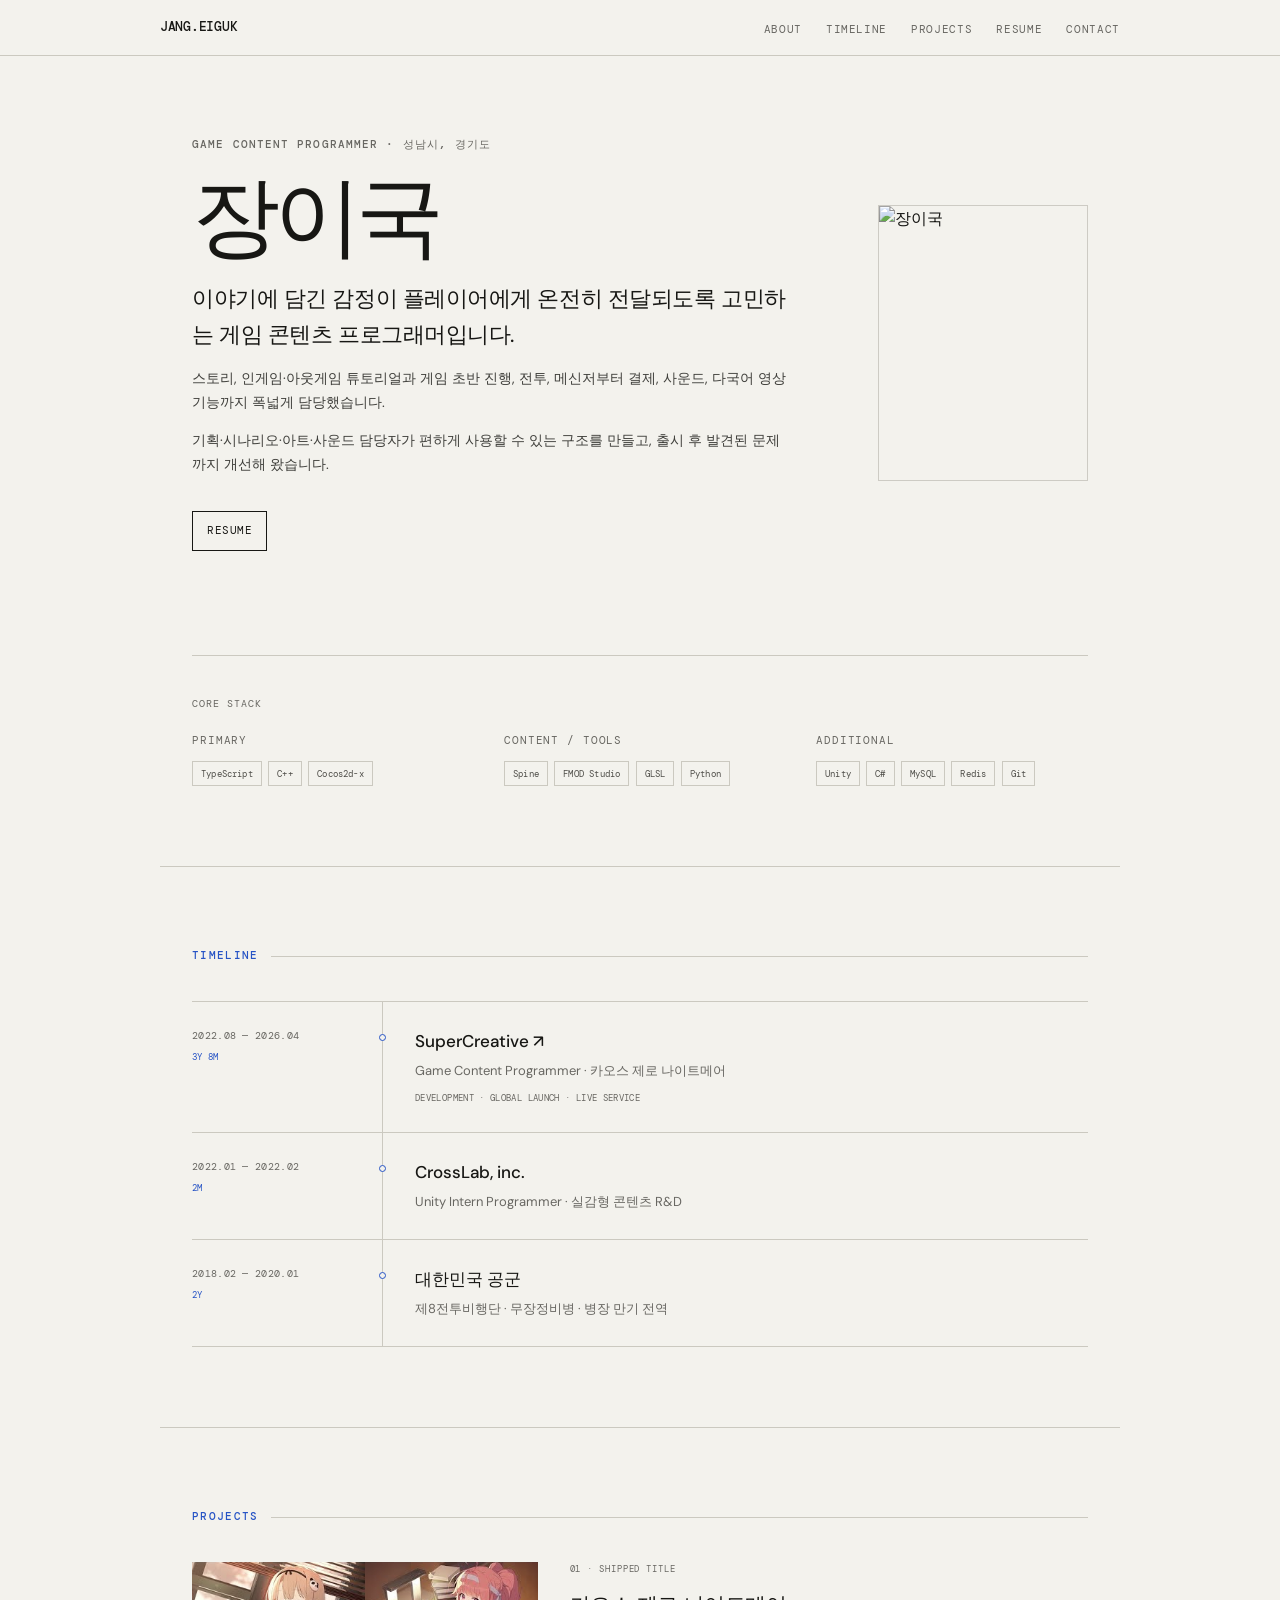
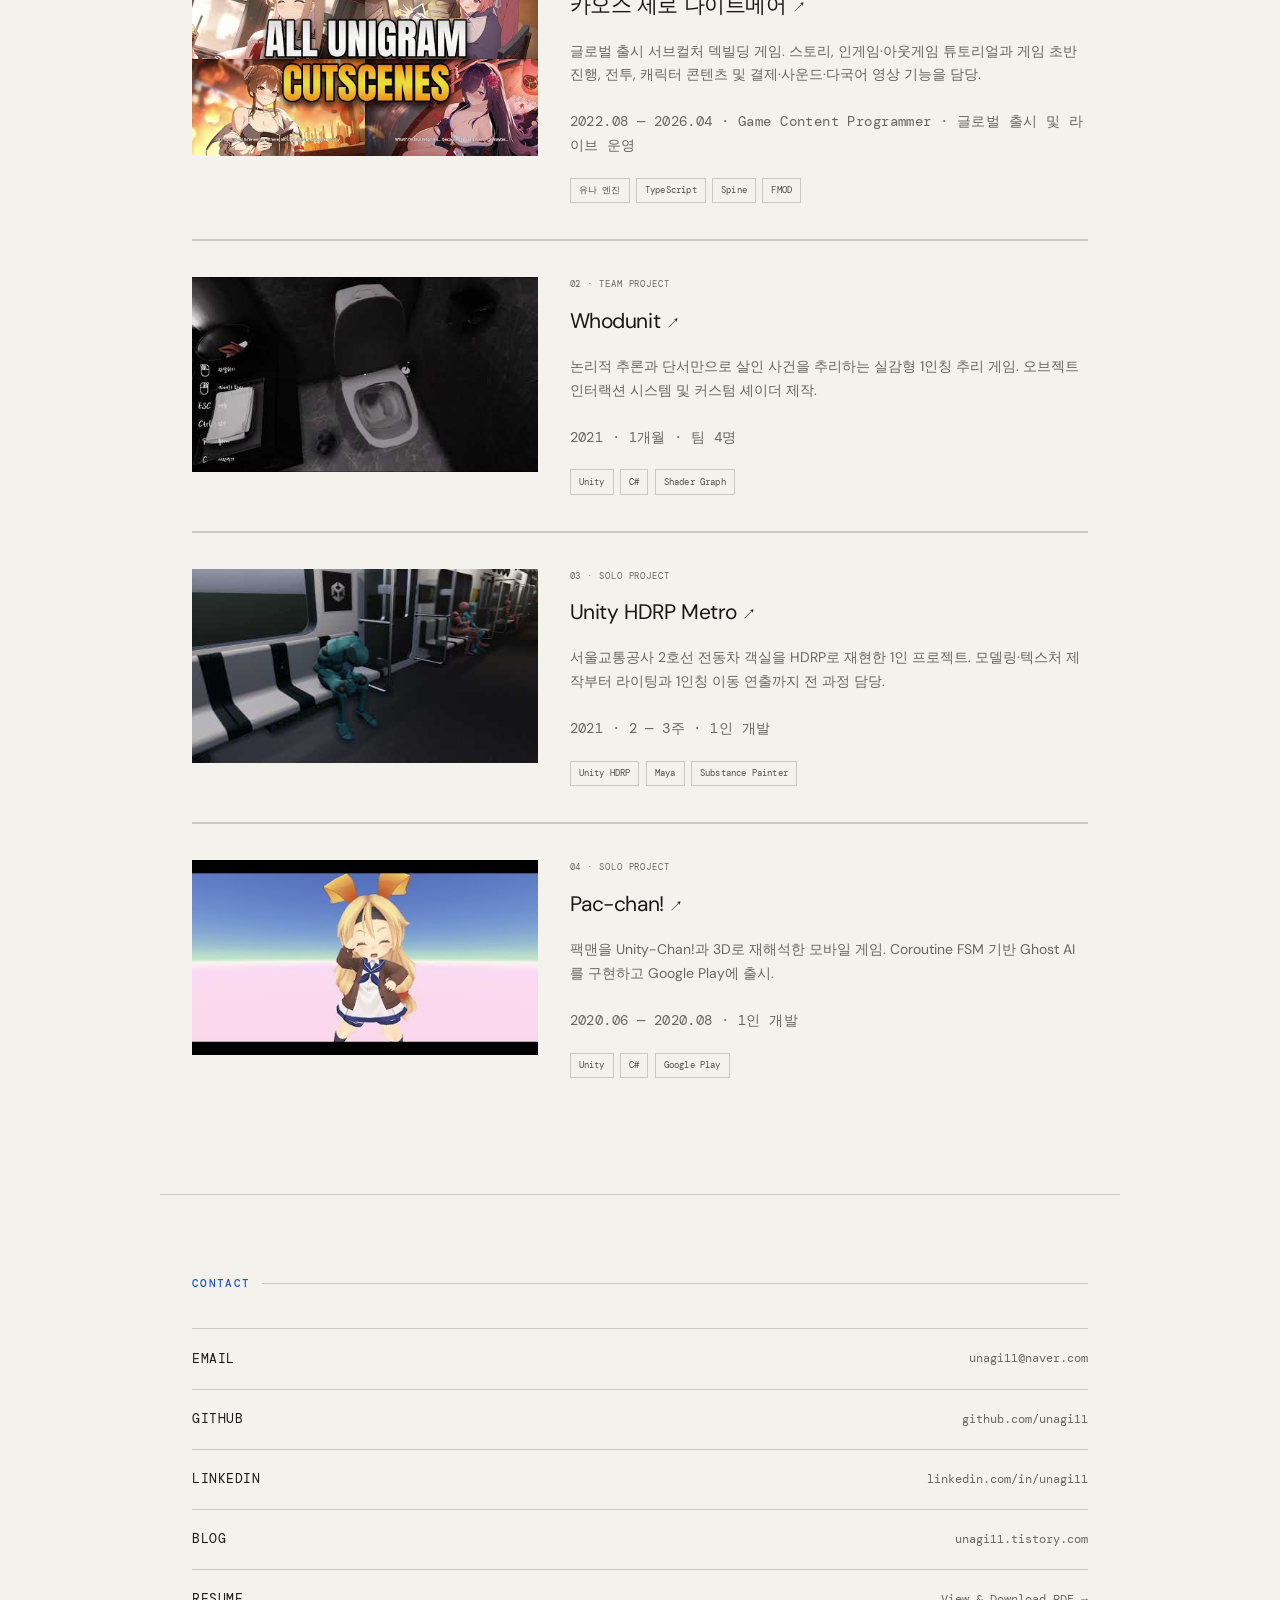
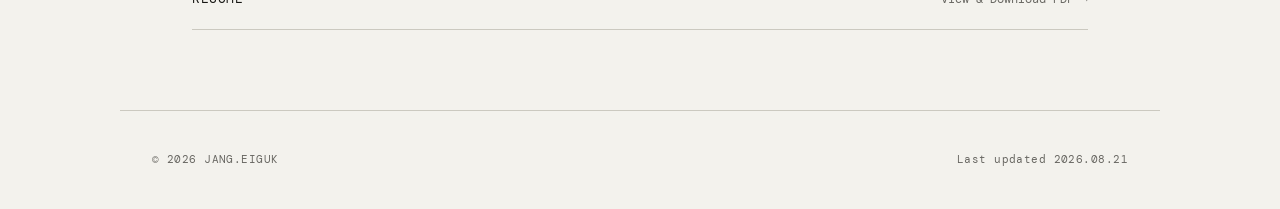
==== commit 8dc374e5: "Polish portfolio content and project presentation" ====
--- a/index.html
+++ b/index.html
@@ -6,7 +6,7 @@
   <title>JANG.EIGUK — 게임 콘텐츠 프로그래머 포트폴리오</title>
 
   <!-- SEO -->
-  <meta name="description" content="장이국 (JANG.EIGUK) — 글로벌 출시 서브컬처 게임에서 스토리·튜토리얼·메신저·결제·사운드 시스템을 설계하고 구현한 게임 콘텐츠 프로그래머.">
+  <meta name="description" content="장이국 (JANG.EIGUK) — 이야기에 담긴 감정이 플레이어에게 온전히 전달되도록 고민하는 게임 콘텐츠 프로그래머.">
   <meta name="author" content="장이국 (JANG.EIGUK)">
   <meta name="keywords" content="게임 프로그래머, 게임 컨텐츠 프로그래머, Game Developer, Game Programmer, Unity, Cocos2d-x, TypeScript, 포트폴리오, JANG.EIGUK, 장이국">
   <link rel="canonical" href="https://unagi11.github.io/profile/">
@@ -15,7 +15,7 @@
   <meta property="og:type" content="website">
   <meta property="og:url" content="https://unagi11.github.io/profile/">
   <meta property="og:title" content="JANG.EIGUK — 게임 콘텐츠 프로그래머">
-  <meta property="og:description" content="글로벌 출시 서브컬처 게임의 콘텐츠 시스템과 제작 도구를 설계하고 구현한 게임 콘텐츠 프로그래머 장이국의 포트폴리오.">
+  <meta property="og:description" content="이야기에 담긴 감정이 플레이어에게 온전히 전달되도록 고민하는 게임 콘텐츠 프로그래머 장이국의 포트폴리오.">
   <meta property="og:image" content="https://unagi11.github.io/profile/assets/profile-og.jpg">
   <meta property="og:image:width" content="1200">
   <meta property="og:image:height" content="630">
@@ -158,13 +158,6 @@
       margin-bottom: 2rem;
     }
 
-    .hero-tagline {
-      font-size: 1.05rem;
-      color: var(--muted);
-      line-height: 1.8;
-      margin-bottom: 3rem;
-    }
-
     .hero-photo {
       width: 100%;
       height: 320px;
@@ -173,43 +166,6 @@
       display: block;
     }
 
-    .hero-cta {
-      display: inline-flex;
-      gap: 1rem;
-      flex-wrap: wrap;
-    }
-
-    .btn {
-      font-family: var(--mono);
-      font-size: 12px;
-      font-weight: 500;
-      letter-spacing: 0.04em;
-      text-transform: uppercase;
-      text-decoration: none;
-      padding: 0.65rem 1.4rem;
-      border: 1px solid var(--border);
-      color: var(--text);
-      background: transparent;
-      transition: background 0.2s, border-color 0.2s;
-      cursor: pointer;
-    }
-
-    .btn:hover {
-      background: var(--surface);
-      border-color: var(--muted);
-    }
-
-    .btn-filled {
-      background: var(--text);
-      color: var(--bg);
-      border-color: var(--text);
-    }
-
-    .btn-filled:hover {
-      opacity: 0.85;
-      background: var(--text);
-    }
-
     /* SECTION HEADER */
     .sec-label {
       font-family: var(--mono);
@@ -230,121 +186,7 @@
       background: var(--border);
     }
 
-    /* GANTT CHART */
-    .gantt {
-      font-family: var(--mono);
-      font-size: 11px;
-      color: var(--muted);
-    }
-
-    .gantt-header {
-      display: grid;
-      grid-template-columns: 110px 1fr;
-      gap: 1rem;
-      margin-bottom: 0.5rem;
-    }
-
-    .gantt-years {
-      position: relative;
-      height: 1.1rem;
-      border-bottom: 1px solid var(--border);
-    }
-
-    .gantt-years span {
-      position: absolute;
-      bottom: 0.15rem;
-      transform: translateX(-50%);
-      font-size: 10px;
-    }
-
-    .gantt-row {
-      display: grid;
-      grid-template-columns: 110px 1fr;
-      gap: 1rem;
-      align-items: center;
-      margin-bottom: 0.45rem;
-    }
-
-    .gantt-label {
-      font-size: 10px;
-      letter-spacing: 0.1em;
-      text-transform: uppercase;
-      color: var(--muted);
-    }
-
-    .gantt-track {
-      position: relative;
-      height: 22px;
-      background: rgba(125, 125, 125, 0.08);
-      border-radius: 3px;
-    }
-
-    .gantt-bar {
-      position: absolute;
-      top: 3px;
-      bottom: 3px;
-      border-radius: 2px;
-      color: #fff;
-      font-size: 10px;
-    }
-
-    .gantt-bar-label {
-      display: block;
-      padding: 0 6px;
-      line-height: 16px;
-      white-space: nowrap;
-      overflow: hidden;
-      text-overflow: ellipsis;
-    }
-
-    .gantt-bar.c-career     { background: #2563eb; }
-    .gantt-bar.c-education  { background: #059669; }
-    .gantt-bar.c-military   { background: #6b7280; }
-    .gantt-bar.c-activities { background: #d97706; }
-
-    .gantt-bar {
-      cursor: pointer;
-      transition: filter 0.15s, transform 0.15s;
-    }
-    .gantt-bar:hover {
-      filter: brightness(1.15);
-      transform: translateY(-1px);
-      z-index: 2;
-    }
-    #gantt-tip {
-      position: fixed;
-      background: #1a1a1a;
-      color: #fff;
-      padding: 0.55rem 0.75rem;
-      border-radius: 4px;
-      font-family: var(--sans);
-      font-size: 11px;
-      line-height: 1.5;
-      white-space: pre-line;
-      max-width: min(280px, calc(100vw - 24px));
-      box-shadow: 0 4px 12px rgba(0, 0, 0, 0.25);
-      border: 1px solid rgba(255, 255, 255, 0.08);
-      pointer-events: none;
-      z-index: 10000;
-      opacity: 0;
-      transition: opacity 0.15s;
-    }
-    #gantt-tip.show { opacity: 1; }
-
-    @media (max-width: 640px) {
-      .gantt-header,
-      .gantt-row { grid-template-columns: 70px 1fr; gap: 0.5rem; }
-      .gantt-bar { font-size: 9px; padding: 0 4px; }
-    }
-
     /* ABOUT */
-    .about-grid {
-      display: grid;
-      grid-template-columns: 1fr 200px;
-      gap: 4rem;
-      align-items: start;
-    }
-
     .about-text p {
       color: var(--muted);
       line-height: 1.9;
@@ -352,28 +194,6 @@
     }
 
     .about-text p:last-child { margin-bottom: 0; }
-
-    .about-meta {
-      border-left: 1px solid var(--border);
-      padding-left: 2rem;
-    }
-
-    .meta-row {
-      margin-bottom: 2rem;
-    }
-
-    .meta-row dt {
-      font-family: var(--mono);
-      font-size: 11px;
-      letter-spacing: 0.08em;
-      text-transform: uppercase;
-      color: var(--muted);
-      margin-bottom: 0.3rem;
-    }
-
-    .meta-row dd {
-      font-size: 14px;
-    }
 
     /* SKILLS */
     .skills-grid {
@@ -648,8 +468,6 @@
       section { padding-left: 1.25rem; padding-right: 1.25rem; }
       #hero { grid-template-columns: 1fr 120px; gap: 0 1.5rem; }
       .hero-photo { height: auto; width: 120px; object-position: center center; margin-top: 0; }
-      .about-grid { grid-template-columns: 1fr; gap: 2.5rem; }
-      .about-meta { border-left: none; padding-left: 0; border-top: 1px solid var(--border); padding-top: 1.5rem; }
       .skills-grid { grid-template-columns: 1fr 1fr; }
       .timeline-item { grid-template-columns: 1fr; gap: 0.5rem; }
       .project-item { grid-template-columns: 1fr; }
@@ -665,9 +483,9 @@
   <nav>
     <a href="#hero" class="nav-logo" aria-label="JANG.EIGUK 홈">JANG.EIGUK</a>
     <ul class="nav-links">
+      <li><a href="#hero" aria-label="About">About</a></li>
+      <li><a href="#timeline" aria-label="Timeline">Timeline</a></li>
       <li><a href="#projects" aria-label="Projects">Projects</a></li>
-      <li><a href="#career" aria-label="Career">Career</a></li>
-      <li><a href="#about" aria-label="About">About</a></li>
       <li><a href="resume.html" aria-label="Resume">Resume</a></li>
       <li><a href="#contact" aria-label="Contact">Contact</a></li>
     </ul>
@@ -677,25 +495,86 @@
   <section id="hero">
     <div class="hero-content">
       <p class="hero-label">Game Content Programmer · 성남시, 경기도</p>
-      <p class="availability-note">현재 이직 제안을 받고 있습니다.</p>
       <h1 class="hero-name" aria-label="장이국">장이국</h1>
-      <p class="hero-tagline" aria-label="글로벌 출시 게임의 콘텐츠 시스템과 제작 파이프라인을 설계하고 구현합니다.">글로벌 출시 게임의 콘텐츠 시스템과<br>제작 파이프라인을 설계하고 구현합니다.</p>
+      <div class="hero-intro">
+        <p>이야기에 담긴 감정이 플레이어에게 온전히 전달되도록 고민하는 게임 콘텐츠 프로그래머입니다.</p>
+        <p>스토리, 인게임·아웃게임 튜토리얼과 게임 초반 진행, 전투, 메신저부터 결제, 사운드, 다국어 영상 기능까지 폭넓게 담당했습니다.</p>
+        <p>기획·시나리오·아트·사운드 담당자가 편하게 사용할 수 있는 구조를 만들고, 출시 후 발견된 문제까지 개선해 왔습니다.</p>
+      </div>
       <div class="hero-cta">
-        <a href="#projects" class="btn btn-filled" aria-label="View Projects">View Projects</a>
-        <a href="#contact" class="btn" aria-label="Get in Touch">Get in Touch</a>
+        <a href="resume.html" class="btn">Resume</a>
       </div>
-      <dl class="hero-stats" aria-label="주요 경력 요약">
-        <div><dt>Experience</dt><dd>3년 8개월</dd></div>
-        <div><dt>Shipped</dt><dd>글로벌 라이브 타이틀</dd></div>
-        <div><dt>Platforms</dt><dd>Android · iOS · PC</dd></div>
-      </dl>
     </div>
-    <img src="assets/profile.jpg" alt="장이국" class="hero-photo">
+    <img src="assets/profile.jpg" alt="장이국" class="hero-photo" role="button" tabindex="0" aria-label="장이국 프로필 사진">
+    <div class="hero-about">
+      <div class="hero-stack">
+        <p class="about-stack-label">Core Stack</p>
+        <div class="skills-grid">
+          <dl class="skill-group">
+            <dt>Primary</dt>
+            <dd>
+              <span class="tag">TypeScript</span>
+              <span class="tag">C++</span>
+              <span class="tag">Cocos2d-x</span>
+            </dd>
+          </dl>
+          <dl class="skill-group">
+            <dt>Content / Tools</dt>
+            <dd>
+              <span class="tag">Spine</span>
+              <span class="tag">FMOD Studio</span>
+              <span class="tag">GLSL</span>
+              <span class="tag">Python</span>
+            </dd>
+          </dl>
+          <dl class="skill-group">
+            <dt>Additional</dt>
+            <dd>
+              <span class="tag">Unity</span>
+              <span class="tag">C#</span>
+              <span class="tag">MySQL</span>
+              <span class="tag">Redis</span>
+              <span class="tag">Git</span>
+            </dd>
+          </dl>
+        </div>
+      </div>
+    </div>
+  </section>
+
+  <!-- TIMELINE -->
+  <section id="timeline">
+    <p class="sec-label">Timeline</p>
+
+    <div class="career-timeline">
+      <article class="career-entry">
+        <p class="career-period">2022.08 — 2026.04 <span>3Y 8M</span></p>
+        <div class="career-content">
+          <h3><a href="project-czn.html">SuperCreative ↗</a></h3>
+          <p>Game Content Programmer · 카오스 제로 나이트메어</p>
+          <small>Development · Global Launch · Live Service</small>
+        </div>
+      </article>
+      <article class="career-entry">
+        <p class="career-period">2022.01 — 2022.02 <span>2M</span></p>
+        <div class="career-content">
+          <h3>CrossLab, inc.</h3>
+          <p>Unity Intern Programmer · 실감형 콘텐츠 R&amp;D</p>
+        </div>
+      </article>
+      <article class="career-entry">
+        <p class="career-period">2018.02 — 2020.01 <span>2Y</span></p>
+        <div class="career-content">
+          <h3>대한민국 공군</h3>
+          <p>제8전투비행단 · 무장정비병 · 병장 만기 전역</p>
+        </div>
+      </article>
+    </div>
   </section>
 
   <!-- PROJECTS -->
   <section id="projects">
-    <p class="sec-label">Selected Work</p>
+    <p class="sec-label">Projects</p>
     <div class="projects-list">
 
       <article class="project-item project-featured">
@@ -704,7 +583,7 @@
         </a>
         <p class="project-num">01 · SHIPPED TITLE</p>
         <h3><a href="project-czn.html">카오스 제로 나이트메어<span class="arrow">↗</span></a></h3>
-        <p>글로벌 출시 서브컬처 덱빌딩 게임. 스토리·튜토리얼·메신저 시스템과 제작 도구를 설계하고, 결제·사운드·다국어 영상까지 사용자 경험 전반을 구현.</p>
+        <p>글로벌 출시 서브컬처 덱빌딩 게임. 스토리, 인게임·아웃게임 튜토리얼과 게임 초반 진행, 전투, 캐릭터 콘텐츠 및 결제·사운드·다국어 영상 기능을 담당.</p>
         <p class="project-meta">2022.08 — 2026.04 · Game Content Programmer · 글로벌 출시 및 라이브 운영</p>
         <div class="project-tags">
           <span class="tag">유나 엔진</span><span class="tag">TypeScript</span><span class="tag">Spine</span><span class="tag">FMOD</span>
@@ -744,211 +623,6 @@
         <div class="project-tags"><span class="tag">Unity</span><span class="tag">C#</span><span class="tag">Google Play</span></div>
       </article>
 
-    </div>
-  </section>
-
-  <!-- ABOUT -->
-  <section id="about">
-    <p class="sec-label">About</p>
-    <div class="about-grid">
-      <div class="about-text">
-        <p>
-          유저가 몰입할 수 있는 <strong>이야기와 경험을 시스템으로 구현하는 게임 콘텐츠 프로그래머</strong>입니다.
-        </p>
-        <p>
-          약 3년 8개월간 유나 엔진(Cocos2d-x 개조) 기반의 멀티플랫폼(Android · iOS · PC) 서브컬처 덱빌딩 게임 개발에 참여했습니다. 스토리·튜토리얼·메신저 같은 콘텐츠 시스템부터 결제 SDK, 사운드 자동화, 다국어 영상 송출까지 사용자 경험과 제작 흐름 전반의 문제를 해결했습니다.
-        </p>
-        <p>
-          기획·시나리오·아트·사운드 직군이 반복해서 사용할 수 있는 구조를 만들고, 실제 출시와 라이브 운영 과정에서 발견된 문제를 끝까지 개선하는 것을 중요하게 생각합니다.
-        </p>
-      </div>
-      <div class="about-meta">
-        <dl>
-          <div class="meta-row">
-            <dt>Location</dt>
-            <dd>경기 성남</dd>
-          </div>
-          <div class="meta-row">
-            <dt>Experience</dt>
-            <dd>3 Years 8 Months</dd>
-          </div>
-          <div class="meta-row">
-            <dt>Focus</dt>
-            <dd>Game Content Programming</dd>
-          </div>
-          <div class="meta-row">
-            <dt>Languages</dt>
-            <dd>한국어 · English · 日本語</dd>
-          </div>
-        </dl>
-      </div>
-    </div>
-  </section>
-
-  <!-- SKILLS -->
-  <section id="skills">
-    <p class="sec-label">Skills</p>
-
-    <div class="skills-grid">
-      <dl class="skill-group">
-        <dt>Primary</dt>
-        <dd>
-          <span class="tag">TypeScript</span>
-          <span class="tag">C++</span>
-          <span class="tag">Cocos2d-x</span>
-        </dd>
-      </dl>
-      <dl class="skill-group">
-        <dt>Content / Tools</dt>
-        <dd>
-          <span class="tag">Spine</span>
-          <span class="tag">FMOD Studio</span>
-          <span class="tag">GLSL</span>
-          <span class="tag">Python</span>
-        </dd>
-      </dl>
-      <dl class="skill-group">
-        <dt>Additional Experience</dt>
-        <dd>
-          <span class="tag">Unity</span>
-          <span class="tag">C#</span>
-          <span class="tag">MySQL</span>
-          <span class="tag">Redis</span>
-          <span class="tag">Git</span>
-        </dd>
-      </dl>
-    </div>
-  </section>
-
-  <!-- TIMELINE (GANTT) -->
-  <section id="timeline">
-    <p class="sec-label">Timeline</p>
-    <div class="gantt">
-      <div class="gantt-header">
-        <div></div>
-        <div class="gantt-years">
-          <span style="left:0%">2013</span>
-          <span style="left:14.29%">2015</span>
-          <span style="left:28.57%">2017</span>
-          <span style="left:42.86%">2019</span>
-          <span style="left:57.14%">2021</span>
-          <span style="left:71.43%">2023</span>
-          <span style="left:85.71%">2025</span>
-          <span style="left:100%">2027</span>
-        </div>
-      </div>
-
-      <div class="gantt-row">
-        <span class="gantt-label">Career</span>
-        <div class="gantt-track">
-          <div class="gantt-bar c-career" style="left:64.29%; width:1.19%;" data-tip="CrossLab, inc.&#10;2022.01 — 2022.02&#10;Unity Intern Programmer"></div>
-          <div class="gantt-bar c-career" style="left:68.45%; width:26.79%;" data-tip="SuperCreative&#10;2022.08 — 2026.04&#10;Game Content Programmer · 카오스 제로 나이트메어"><span class="gantt-bar-label">SuperCreative</span></div>
-        </div>
-      </div>
-
-      <div class="gantt-row">
-        <span class="gantt-label">Military</span>
-        <div class="gantt-track">
-          <div class="gantt-bar c-military" style="left:36.31%; width:14.29%;" data-tip="대한민국 공군&#10;2018.02 — 2020.01&#10;제8전투비행단 · 무장정비병&#10;병장 만기 전역"><span class="gantt-bar-label">공군 무장정비</span></div>
-        </div>
-      </div>
-
-      <div class="gantt-row">
-        <span class="gantt-label">Education</span>
-        <div class="gantt-track">
-          <div class="gantt-bar c-education" style="left:22.62%; width:47.02%;" data-tip="숭실대학교 컴퓨터학부&#10;2016.03 — 2022.09&#10;전체 GPA 3.82 / 4.5 · 전공 GPA 3.87 / 4.5"><span class="gantt-bar-label">숭실대학교 컴퓨터학부</span></div>
-        </div>
-      </div>
-
-      <div class="gantt-row">
-        <span class="gantt-label">Activities</span>
-        <div class="gantt-track">
-          <div class="gantt-bar c-activities" style="left:0%; width:21.43%;" data-tip="CPU&#10;2013 — 2015&#10;평택고등학교 프로그래밍 동아리&#10;동아리 경진대회 방탈출/추리 게임 출품"><span class="gantt-bar-label">CPU</span></div>
-          <div class="gantt-bar c-activities" style="left:21.43%; width:48.21%;" data-tip="겜마루 (GAMMARU)&#10;2016 — 2022&#10;숭실대학교 게임 제작 중앙동아리&#10;21기 입단 · 2017년 회장&#10;공모전 2등(2016) · 3등(2021)"><span class="gantt-bar-label">겜마루</span></div>
-        </div>
-      </div>
-    </div>
-  </section>
-
-  <!-- CAREER -->
-  <section id="career">
-    <p class="sec-label">Career</p>
-
-    <div class="timeline">
-      <div class="timeline-item">
-        <span class="tl-period">2022.08 — 2026.04</span>
-        <div class="tl-content">
-          <h3>SuperCreative</h3>
-          <p class="tl-company">스마일게이트 계열사 · Game Content Programmer · 카오스 제로 나이트메어</p>
-          <ul class="tl-list">
-            <li>다양한 스토리 콘텐츠가 공유하는 재생 구조와 시나리오 뷰어 도구 설계·구현</li>
-            <li>인게임·아웃게임 튜토리얼과 스토리맵 등 주요 사용자 흐름 개발</li>
-            <li>Tencent와 협업해 Midas IAP 결제를 연동하고 중국 2차 CBT QA 대응</li>
-            <li>Tokyo Game Show 시연 빌드 제작과 시연 환경에 맞춘 플레이 흐름 개선 담당</li>
-            <li>메신저·심리 상담·캐릭터 특전 등 서브컬처 콘텐츠 시스템 개발</li>
-            <li>Python·FMOD 기반 음성 제작 자동화와 GLSL 포스트프로세싱 구현</li>
-            <li>한국어·일본어·영어·중국어 음성과 자막을 조합하는 영상 송출 기능 개발</li>
-          </ul>
-        </div>
-      </div>
-      <div class="timeline-item">
-        <span class="tl-period">2022.01 — 2022.02</span>
-        <div class="tl-content">
-          <h3>CrossLab, inc.</h3>
-          <p class="tl-company">숭실대학교 소속 교원기업 · Unity Intern Programmer</p>
-        </div>
-      </div>
-      <div class="timeline-item">
-        <span class="tl-period">2018.02 — 2020.01</span>
-        <div class="tl-content">
-          <h3>대한민국 공군</h3>
-          <p class="tl-company">제8전투비행단 · 무장정비병 · 병장 만기 전역</p>
-        </div>
-      </div>
-    </div>
-  </section>
-
-  <!-- EDUCATION -->
-  <section id="education">
-    <p class="sec-label">Education</p>
-
-    <div class="timeline">
-      <div class="timeline-item">
-        <span class="tl-period">2016.03 — 2022.09</span>
-        <div class="tl-content">
-          <h3>숭실대학교</h3>
-          <p class="tl-company">컴퓨터학부</p>
-          <p>전체 GPA 3.82 / 4.5 &nbsp;·&nbsp; 전공 GPA 3.87 / 4.5</p>
-        </div>
-      </div>
-    </div>
-  </section>
-
-  <!-- ACTIVITIES -->
-  <section id="activities">
-    <p class="sec-label">Activities</p>
-
-    <div class="timeline">
-      <div class="timeline-item">
-        <span class="tl-period">2016 — 2022</span>
-        <div class="tl-content">
-          <h3><a href="https://cafe.naver.com/gammaru" target="_blank" class="inline-link">겜마루 (GAMMARU)</a></h3>
-          <p class="tl-company">숭실대학교 게임 제작 중앙동아리 · 21기 입단 · 2017년 회장</p>
-          <p class="tl-sub">게임 제작 공모전</p>
-          <ul class="tl-list">
-            <li>2016년 신입생 공모전 — 2인 대전 게임 · <strong>2등 입상</strong> (<a href="https://youtu.be/gnvfxKXbl58" target="_blank" rel="noopener" class="inline-link">영상</a>)</li>
-            <li>2017년 OB 공모전 — 3D 어드벤처 게임 (<a href="https://youtu.be/qa9s0fYDkRI" target="_blank" rel="noopener" class="inline-link">영상</a>)</li>
-            <li>2021년 OB 공모전 — 로그라이크 SRPG · <strong>3등 입상</strong> (<a href="https://youtu.be/KvFtiTkh744" target="_blank" rel="noopener" class="inline-link">영상</a>)</li>
-          </ul>
-          <p class="tl-sub">운영진 활동</p>
-          <ul class="tl-list">
-            <li>동아리 활동 총괄 운영</li>
-            <li>여름 신입생 공모전 · 겨울 OB 공모전 진행</li>
-            <li>중간총회 · MT 운영 총괄</li>
-            <li>동아리 홍보 · 가입 및 인원관리</li>
-          </ul>
-        </div>
-      </div>
     </div>
   </section>
 
@@ -1008,83 +682,19 @@
   </script>
   </footer>
 
-  <!-- Gantt Tooltip -->
-  <div id="gantt-tip"></div>
-  <script>
-    (function () {
-      var tip = document.getElementById('gantt-tip');
-      var activeBar = null;
-      function show(bar) {
-        var text = bar.dataset.tip;
-        if (!text) return;
-        tip.textContent = text;
-        tip.classList.add('show');
-        var rect = bar.getBoundingClientRect();
-        var tipRect = tip.getBoundingClientRect();
-        var margin = 10;
-        var left = rect.left + rect.width / 2 - tipRect.width / 2;
-        left = Math.max(margin, Math.min(left, window.innerWidth - tipRect.width - margin));
-        var top = rect.top - tipRect.height - 8;
-        if (top < margin) top = rect.bottom + 8;
-        tip.style.left = left + 'px';
-        tip.style.top = top + 'px';
-        activeBar = bar;
-      }
-      function hide() {
-        tip.classList.remove('show');
-        activeBar = null;
-      }
-      document.querySelectorAll('.gantt-bar').forEach(function (bar) {
-        bar.addEventListener('mouseenter', function () { show(bar); });
-        bar.addEventListener('mouseleave', hide);
-        bar.addEventListener('click', function (e) {
-          e.stopPropagation();
-          if (activeBar === bar) hide();
-          else show(bar);
-        });
-      });
-      document.addEventListener('click', function (e) {
-        if (!e.target.closest('.gantt-bar')) hide();
-      });
-      window.addEventListener('scroll', hide, { passive: true });
-      window.addEventListener('resize', hide);
-    })();
-  </script>
-
-  <!-- Easter Egg -->
-  <style>
-    .easter-egg {
-      position: fixed;
-      top: 50%;
-      left: -200px;
-      transform: translateY(-50%);
-      width: 200px;
-      height: 200px;
-      image-rendering: pixelated;
-      pointer-events: none;
-      z-index: 9999;
-    }
-    .easter-egg.run {
-      animation: dash 1.8s ease-in-out forwards;
-    }
-    @keyframes dash {
-      0%   { left: -200px; }
-      100% { left: calc(100vw + 200px); }
-    }
-  </style>
-  <script>
-    document.querySelector('.hero-photo').addEventListener('click', function () {
-      var img = document.createElement('img');
-      img.src = 'assets/favicon.gif';
-      img.alt = '';
-      img.className = 'easter-egg';
-      img.style.top = (Math.random() * 60 + 20) + '%';
-      img.style.transform = 'translateY(-50%) scaleX(-1)';
-      document.body.appendChild(img);
-      void img.offsetWidth;
-      img.classList.add('run');
-    });
-  </script>
+  <dialog class="project-dialog" data-project-dialog aria-label="상세 문서 보기">
+    <div class="project-dialog__bar">
+      <span class="project-dialog__label" data-project-label>Project Detail</span>
+      <div class="project-dialog__actions">
+        <a class="project-dialog__open" data-project-open href="#" target="_blank" rel="noopener">Open in New Tab ↗</a>
+        <button class="project-dialog__close" data-project-close type="button" aria-label="닫기">×</button>
+      </div>
+    </div>
+    <iframe class="project-dialog__frame" data-project-frame title="상세 문서 내용"></iframe>
+  </dialog>
+  <script src="assets/project-modal.js"></script>
+
+  <script src="assets/easter-egg.js"></script>
 
 </body>
 </html>
--- a/assets/retro.css
+++ b/assets/retro.css
@@ -11,18 +11,25 @@
   --editorial-blue-dark: #193b93;
   --mono: 'DM Mono', ui-monospace, SFMono-Regular, Consolas, monospace;
   --sans: 'DM Sans', Pretendard, -apple-system, BlinkMacSystemFont, sans-serif;
+  /* Keep the legacy page styles on the same light palette, even in dark OS mode. */
+  --bg: var(--editorial-bg);
+  --surface: var(--editorial-paper);
+  --text: var(--editorial-ink);
+  --muted: var(--editorial-muted);
+  --border: var(--editorial-line);
+  --tag-bg: #e7e5df;
   color: var(--editorial-ink);
   background: var(--editorial-bg);
 }
 
 /* Navigation */
 body.home-shell nav {
-  height: 64px;
-  padding: 0 max(2rem, calc((100vw - 1080px) / 2));
+  height: 56px;
+  padding: 0 max(2rem, calc((100vw - 960px) / 2));
   color: var(--editorial-ink);
   background: rgba(243, 242, 237, .94);
   border-bottom: 1px solid var(--editorial-line);
-  backdrop-filter: blur(12px);
+  backdrop-filter: blur(8px);
 }
 
 body.home-shell .nav-logo {
@@ -32,15 +39,6 @@
   letter-spacing: -.02em;
 }
 
-body.home-shell .nav-logo::before {
-  content: '';
-  display: inline-block;
-  width: 8px;
-  height: 8px;
-  margin-right: .65rem;
-  background: var(--editorial-blue);
-}
-
 body.home-shell .nav-links { gap: 1.5rem; }
 body.home-shell .nav-links a {
   color: var(--editorial-muted);
@@ -52,17 +50,17 @@
 
 /* Shared home layout */
 body.home-shell section {
-  max-width: 1080px;
-  padding: 6.5rem 2rem;
+  max-width: 960px;
+  padding: 5rem 2rem;
 }
 
 body.home-shell section + section {
-  padding-top: 6.5rem;
+  padding-top: 5rem;
   border-top: 1px solid var(--editorial-line);
 }
 
 body.home-shell .sec-label {
-  margin-bottom: 2.7rem;
+  margin-bottom: 2.25rem;
   color: var(--editorial-blue);
   font-size: 11px;
   font-weight: 500;
@@ -72,113 +70,137 @@
 
 /* Hero */
 body.home-shell #hero {
-  min-height: 720px;
-  padding-top: 10.5rem;
-  padding-bottom: 7rem;
-  grid-template-columns: minmax(0, 1fr) 260px;
-  gap: 5rem;
+  min-height: 620px;
+  padding-top: 8.5rem;
+  padding-bottom: 5rem;
+  grid-template-columns: minmax(0, 1fr) 210px;
+  gap: 4rem;
   align-items: center;
 }
 
 body.home-shell .hero-content { padding: 0; }
 body.home-shell .hero-label {
-  margin-bottom: 1.5rem;
-  color: var(--editorial-blue);
+  margin-bottom: 1.25rem;
+  color: var(--editorial-muted);
   font-size: 11px;
   font-weight: 500;
 }
 
-.availability-note {
-  margin-bottom: 1.5rem;
-  color: #3f7348;
-  font-family: var(--mono);
-  font-size: 10px;
-  font-weight: 500;
-  letter-spacing: .04em;
-}
-
 body.home-shell .hero-name {
-  margin-bottom: 1.6rem;
-  color: var(--editorial-ink);
-  font-size: clamp(3.8rem, 8vw, 6.7rem);
+  margin-bottom: 1.35rem;
+  color: var(--editorial-ink);
+  font-size: clamp(3.5rem, 7vw, 5.5rem);
   font-weight: 500;
   line-height: .98;
   letter-spacing: -.07em;
 }
 
-body.home-shell .hero-tagline {
-  max-width: 650px;
-  margin-bottom: 2.5rem;
+body.home-shell .hero-intro {
+  max-width: 600px;
+  margin-bottom: 2.15rem;
   color: #3f3f3b;
-  font-size: clamp(1.2rem, 2.2vw, 1.55rem);
-  line-height: 1.65;
-  letter-spacing: -.025em;
-}
+}
+body.home-shell .hero-intro p {
+  margin-bottom: .8rem;
+  font-size: 14px;
+  line-height: 1.75;
+}
+body.home-shell .hero-intro p:first-child {
+  color: var(--editorial-ink);
+  font-size: clamp(1.15rem, 2vw, 1.4rem);
+  line-height: 1.6;
+  letter-spacing: -.02em;
+}
+body.home-shell .hero-intro p:last-child {
+  margin-bottom: 0;
+}
+
+body.home-shell .hero-about {
+  grid-column: 1 / -1;
+  width: 100%;
+  margin-top: 2.5rem;
+  padding-top: 2.5rem;
+  border-top: 1px solid var(--editorial-line);
+}
+body.home-shell .hero-about .about-stack-label { margin-top: 0; }
+body.home-shell .hero-stack .skills-grid { grid-template-columns: repeat(3, minmax(0, 1fr)); }
 
 body.home-shell .hero-photo {
-  width: 260px;
-  height: 340px;
+  width: 210px;
+  height: 276px;
   border: 1px solid var(--editorial-line);
   filter: saturate(.75) contrast(1.03);
-}
-
+  cursor: pointer;
+}
+body.home-shell .hero-photo:focus-visible { outline: 2px solid var(--editorial-blue); outline-offset: 4px; }
+
+body.home-shell .hero-cta { display: flex; }
 body.home-shell .btn {
-  padding: .72rem 1.15rem;
+  display: inline-flex;
+  padding: .62rem .9rem;
   color: var(--editorial-ink);
   background: transparent;
   border: 1px solid var(--editorial-ink);
+  font-family: var(--mono);
   font-size: 11px;
+  letter-spacing: .04em;
+  text-decoration: none;
+  text-transform: uppercase;
 }
 body.home-shell .btn:hover,
-body.home-shell .btn:focus-visible { color: #fff; background: var(--editorial-blue); border-color: var(--editorial-blue); outline: none; }
-body.home-shell .btn-filled { color: #fff; background: var(--editorial-ink); }
-
-.hero-stats {
+body.home-shell .btn:focus-visible {
+  color: #fff;
+  background: var(--editorial-ink);
+  outline: none;
+}
+
+.easter-egg {
+  position: fixed;
+  top: 50%;
+  left: -120px;
+  z-index: 9999;
+  width: 96px;
+  height: 96px;
+  image-rendering: pixelated;
+  pointer-events: none;
+}
+.easter-egg.run { animation: easter-dash 1.6s linear forwards; }
+@keyframes easter-dash {
+  from { left: -120px; transform: translateY(-50%) scaleX(-1); }
+  to { left: calc(100vw + 120px); transform: translateY(-50%) scaleX(-1); }
+}
+@media (prefers-reduced-motion: reduce) {
+  .easter-egg.run { animation-duration: .01ms; }
+}
+
+/* Work should be the first substantial section. */
+body.home-shell #projects { max-width: 960px; }
+body.home-shell .projects-list {
+  display: block;
+}
+
+body.home-shell .project-item {
   display: grid;
-  grid-template-columns: repeat(3, minmax(0, 1fr));
-  max-width: 680px;
-  margin-top: 3.25rem;
+  grid-template-columns: minmax(260px, .8fr) minmax(0, 1.2fr);
+  grid-template-rows: auto auto 1fr auto auto;
+  gap: .4rem 2rem;
+  padding: 2.25rem 0;
   border-top: 1px solid var(--editorial-line);
 }
-.hero-stats > div { padding: 1.1rem 1rem 0 0; }
-.hero-stats dt {
-  margin-bottom: .35rem;
-  color: var(--editorial-muted);
-  font-family: var(--mono);
-  font-size: 9px;
-  letter-spacing: .1em;
-  text-transform: uppercase;
-}
-.hero-stats dd { font-size: 13px; line-height: 1.45; }
-
-/* Work should be the first substantial section. */
-body.home-shell #projects { max-width: 1160px; }
-body.home-shell .projects-list {
-  display: grid;
-  grid-template-columns: repeat(2, minmax(0, 1fr));
-  gap: 3.5rem 2rem;
-}
-
-body.home-shell .project-item {
-  padding: 0;
-  border: 0;
-}
-body.home-shell .project-item:last-child { border: 0; }
+body.home-shell .project-item:last-child { border-top: 1px solid var(--editorial-line); }
 
 body.home-shell .project-featured {
-  grid-column: 1 / -1;
-  display: grid;
-  grid-template-columns: minmax(0, 1.35fr) minmax(280px, .65fr);
-  grid-template-rows: auto auto 1fr auto auto;
-  gap: .5rem 2.5rem;
-  padding-bottom: 3.5rem;
-  border-bottom: 1px solid var(--editorial-line);
+  grid-template-columns: minmax(260px, .8fr) minmax(0, 1.2fr);
+  padding-top: 0;
+  border-top: 0;
 }
 
 .project-media {
+  grid-column: 1;
+  grid-row: 1 / -1;
   display: block;
   aspect-ratio: 16 / 9;
-  margin-bottom: 1.3rem;
+  margin: 0;
   overflow: hidden;
   background: #deddd6;
 }
@@ -190,9 +212,8 @@
   filter: saturate(.86);
   transition: transform .3s ease, filter .3s ease;
 }
-.project-media:hover img { transform: scale(1.015); filter: saturate(1); }
-body.home-shell .project-featured .project-media { grid-column: 1; grid-row: 1 / -1; margin: 0; }
-body.home-shell .project-featured > :not(.project-media) { grid-column: 2; }
+.project-media:hover img { filter: saturate(1); }
+body.home-shell .project-item > :not(.project-media) { grid-column: 2; }
 
 body.home-shell .project-num {
   margin-bottom: .35rem;
@@ -200,14 +221,14 @@
   font-size: 9px;
   letter-spacing: .1em;
 }
-body.home-shell .project-item h3 { margin-bottom: .7rem; font-size: 23px; }
+body.home-shell .project-item h3 { margin-bottom: .65rem; font-size: 21px; }
 body.home-shell .project-item h3 a {
   color: var(--editorial-ink);
   text-decoration: none;
 }
 body.home-shell .project-item h3 a:hover { color: var(--editorial-blue); opacity: 1; }
 body.home-shell .project-item > p { max-width: none; color: var(--editorial-muted); }
-body.home-shell .project-meta { margin: .7rem 0 1rem; color: var(--editorial-muted); }
+body.home-shell .project-meta { margin: .55rem 0 .85rem; color: var(--editorial-muted); }
 
 body.home-shell .tag {
   padding: .28rem .5rem;
@@ -218,29 +239,126 @@
 }
 
 /* Supporting sections */
-body.home-shell .about-grid { grid-template-columns: minmax(0, 1.4fr) minmax(220px, .6fr); gap: 6rem; }
+body.home-shell .about-text { max-width: 720px; }
 body.home-shell .about-text p,
 body.home-shell .tl-content p,
 body.home-shell .tl-list { color: var(--editorial-muted); }
-body.home-shell .about-text p:first-child { color: var(--editorial-ink); font-size: 1.28rem; line-height: 1.7; }
-body.home-shell .about-meta { border-left-color: var(--editorial-line); }
+body.home-shell .about-text p:first-child { color: var(--editorial-ink); font-size: 1.15rem; line-height: 1.7; }
+body.home-shell .about-stack-label {
+  margin: 3rem 0 1.25rem;
+  color: var(--editorial-muted);
+  font-family: var(--mono);
+  font-size: 10px;
+  letter-spacing: .1em;
+  text-transform: uppercase;
+}
 body.home-shell .skills-grid { gap: 2.5rem; }
 body.home-shell .timeline-item { border-bottom-color: var(--editorial-line); }
 body.home-shell .tl-content h3 { font-size: 17px; }
-body.home-shell .gantt-track { background: #e7e5df; border-radius: 0; }
-body.home-shell .gantt-bar {
-  border-radius: 0;
-  color: #fff;
-  box-shadow: inset 0 0 0 1px rgba(0, 0, 0, .08);
-}
-body.home-shell .gantt-bar.c-career { background: #345ca8; }
-body.home-shell .gantt-bar.c-military { background: #647487; }
-body.home-shell .gantt-bar.c-education { background: #4f765e; }
-body.home-shell .gantt-bar.c-activities { background: #956b35; }
-body.home-shell .contact-link { border-bottom-color: var(--editorial-line); }
+body.home-shell .career-timeline { border-top: 1px solid var(--editorial-line); }
+body.home-shell .career-entry {
+  display: grid;
+  grid-template-columns: 190px minmax(0, 1fr);
+  border-bottom: 1px solid var(--editorial-line);
+}
+body.home-shell .career-period,
+body.home-shell .career-content { padding: 1.65rem 0; }
+body.home-shell .career-period {
+  color: var(--editorial-muted);
+  font-family: var(--mono);
+  font-size: 10px;
+  letter-spacing: .03em;
+}
+body.home-shell .career-period span {
+  display: block;
+  margin-top: .35rem;
+  color: var(--editorial-blue);
+  font-size: 9px;
+}
+body.home-shell .career-content {
+  position: relative;
+  padding-left: 2rem;
+  border-left: 1px solid var(--editorial-line);
+}
+body.home-shell .career-content::before {
+  content: '';
+  position: absolute;
+  top: 2rem;
+  left: -4px;
+  width: 7px;
+  height: 7px;
+  background: var(--editorial-bg);
+  border: 1px solid var(--editorial-blue);
+  border-radius: 50%;
+}
+body.home-shell .career-content h3 { margin-bottom: .35rem; font-size: 17px; font-weight: 500; }
+body.home-shell .career-content h3 a { color: inherit; text-decoration: none; }
+body.home-shell .career-content h3 a:hover { color: var(--editorial-blue); }
+body.home-shell .career-content p { color: var(--editorial-muted); font-size: 13px; }
+body.home-shell .career-content small {
+  display: block;
+  margin-top: .55rem;
+  color: var(--editorial-muted);
+  font-family: var(--mono);
+  font-size: 9px;
+  letter-spacing: .04em;
+  text-transform: uppercase;
+}
+body.home-shell .contact-link { color: var(--editorial-ink); border-bottom-color: var(--editorial-line); }
+body.home-shell .contact-link span:last-child { color: var(--editorial-muted); }
 body.home-shell .contact-link:first-child { border-top-color: var(--editorial-line); }
 body.home-shell .contact-link:hover { color: var(--editorial-blue); opacity: 1; }
 body.home-shell footer { max-width: 1040px; border-top: 1px solid var(--editorial-line); }
+
+/* Project quick view */
+.project-dialog {
+  width: min(1120px, calc(100vw - 3rem));
+  height: min(880px, calc(100vh - 3rem));
+  max-width: none;
+  max-height: none;
+  margin: auto;
+  padding: 0;
+  overflow: hidden;
+  background: var(--editorial-paper);
+  border: 1px solid #aaa89f;
+  box-shadow: 0 24px 80px rgba(23, 23, 20, .22);
+}
+.project-dialog::backdrop { background: rgba(23, 23, 20, .54); }
+.project-dialog[open] { display: grid; grid-template-rows: 54px minmax(0, 1fr); }
+.project-dialog__bar {
+  display: flex;
+  align-items: center;
+  justify-content: space-between;
+  padding: 0 .75rem 0 1.25rem;
+  background: var(--editorial-paper);
+  border-bottom: 1px solid var(--editorial-line);
+}
+.project-dialog__label {
+  overflow: hidden;
+  font-family: var(--mono);
+  font-size: 11px;
+  letter-spacing: .08em;
+  text-overflow: ellipsis;
+  text-transform: uppercase;
+  white-space: nowrap;
+}
+.project-dialog__actions { display: flex; align-items: center; gap: .5rem; }
+.project-dialog__open,
+.project-dialog__close {
+  padding: .45rem .7rem;
+  color: var(--editorial-ink);
+  background: transparent;
+  border: 1px solid var(--editorial-line);
+  font-family: var(--mono);
+  font-size: 10px;
+  text-decoration: none;
+  cursor: pointer;
+}
+.project-dialog__close { width: 34px; font-size: 15px; line-height: 1; }
+.project-dialog__open:hover,
+.project-dialog__close:hover { color: #fff; background: var(--editorial-blue); border-color: var(--editorial-blue); }
+.project-dialog__frame { width: 100%; height: 100%; background: var(--editorial-bg); border: 0; }
+body.project-modal-open { overflow: hidden; }
 
 /* Project and resume pages: one continuous document, not simulated windows. */
 body.document-shell {
@@ -253,27 +371,35 @@
 
 body.document-shell > header,
 body.document-shell > section {
-  width: min(880px, 100%);
+  width: min(960px, 100%);
   margin: 0 auto;
-  padding: 3rem 3.5rem;
+  padding: 3.5rem 4.25rem;
   color: var(--editorial-ink);
   background: var(--editorial-paper);
   border: 0;
   box-shadow: none;
 }
 body.document-shell > header {
-  padding-top: 3.5rem;
-  padding-bottom: 3.5rem;
-  border-top: 5px solid var(--editorial-blue);
+  padding-top: 4rem;
+  padding-bottom: 4rem;
+  border-top: 3px solid var(--editorial-blue);
   border-bottom: 1px solid var(--editorial-line);
 }
 body.document-shell > section { border-bottom: 1px solid var(--editorial-line); }
 body.document-shell > header::before { display: none; }
 body.document-shell header h1 { color: var(--editorial-ink); font-weight: 500; }
+body.document-shell header h1 {
+  max-width: 720px;
+  font-size: clamp(2.25rem, 5vw, 3.5rem);
+  line-height: 1.08;
+  letter-spacing: -.045em;
+}
+body.document-shell header .subtitle { margin-top: .75rem; color: var(--editorial-blue); }
+body.document-shell .header-meta { margin-top: 1.35rem; line-height: 1.65; }
 body.document-shell .sec-title {
   position: static;
   height: auto;
-  margin-bottom: 1.5rem;
+  margin-bottom: 2rem;
   padding: 0 0 .55rem;
   color: var(--editorial-blue);
   background: transparent;
@@ -287,7 +413,184 @@
 body.document-shell .work-list li,
 body.document-shell .tl-content p,
 body.document-shell .tl-content li { color: var(--editorial-muted); }
+body.document-shell .sec-title + .summary {
+  max-width: 760px;
+  margin-bottom: .9rem;
+  color: var(--editorial-ink);
+  font-size: 17px;
+  line-height: 1.75;
+  letter-spacing: -.015em;
+}
+body.document-shell .summary + .summary { max-width: 760px; }
 body.document-shell table { background: transparent; }
+
+body.document-shell .case-study {
+  padding: 2.75rem 0;
+  border-top: 1px solid var(--editorial-line);
+}
+body.document-shell .case-study:first-of-type { padding-top: 0; border-top: 0; }
+body.document-shell .case-study-header {
+  display: grid;
+  grid-template-columns: 48px 1fr;
+  align-items: baseline;
+  margin-bottom: 1.6rem;
+}
+body.document-shell .case-index {
+  color: var(--editorial-blue);
+  font-family: var(--mono);
+  font-size: 10px;
+  letter-spacing: .1em;
+}
+body.document-shell .case-study h2 {
+  font-size: 22px;
+  font-weight: 500;
+  letter-spacing: -.025em;
+}
+body.document-shell .case-summary {
+  max-width: 720px;
+  margin-left: 48px;
+  color: var(--editorial-muted);
+  font-size: 14px;
+  line-height: 1.8;
+}
+body.document-shell .case-video-single {
+  max-width: 720px;
+  margin: 1.75rem 0 0 48px;
+}
+body.document-shell .case-video-single .video-embed { margin: 0 0 .45rem; }
+body.document-shell .case-video-single .video-caption { margin: 0; }
+body.document-shell .additional-work dt {
+  margin-bottom: .55rem;
+  color: var(--editorial-blue-dark);
+  font-family: var(--mono);
+  font-size: 10px;
+  letter-spacing: .08em;
+  text-transform: uppercase;
+}
+body.document-shell .additional-work dd {
+  color: var(--editorial-muted);
+  font-size: 13px;
+  line-height: 1.75;
+}
+body.document-shell .case-videos {
+  display: grid;
+  grid-template-columns: repeat(auto-fit, minmax(220px, 1fr));
+  gap: 1rem;
+  margin: 2rem 0 0 48px;
+}
+body.document-shell .case-videos .video-embed { margin: 0 0 .45rem; }
+body.document-shell .case-videos .video-caption { margin: 0; }
+body.document-shell .additional-work > div {
+  display: grid;
+  grid-template-columns: 180px 1fr;
+  gap: 2rem;
+  padding: 1.4rem 0;
+  border-top: 1px solid var(--editorial-line);
+}
+body.document-shell .additional-work dt { margin: 0; }
+
+body.document-shell .system-block {
+  display: grid;
+  grid-template-columns: 180px minmax(0, 1fr);
+  column-gap: 2rem;
+  margin: 0;
+  padding: 1.6rem 0;
+  border-top: 1px solid var(--editorial-line);
+}
+body.document-shell .system-block:last-child { padding-bottom: 0; }
+body.document-shell .system-block h4 {
+  grid-column: 1;
+  grid-row: 1 / span 20;
+  margin: 0;
+  color: var(--editorial-ink);
+  font-size: 14px;
+  line-height: 1.55;
+}
+body.document-shell .system-block > :not(h4) { grid-column: 2; }
+body.document-shell .work-list li { margin-bottom: .3rem; line-height: 1.7; }
+body.document-shell .work-list li:last-child { margin-bottom: 0; }
+
+body.document-shell .video-embed {
+  margin: 1.5rem 0 .55rem;
+  overflow: hidden;
+  background: #deddd6;
+  border: 1px solid var(--editorial-line);
+}
+body.document-shell .system-block .video-embed { margin-top: 0; }
+body.document-shell .video-caption {
+  margin-bottom: 1.5rem;
+  color: var(--editorial-muted);
+  text-align: left;
+}
+.video-grid {
+  display: grid;
+  grid-template-columns: repeat(2, minmax(0, 1fr));
+  gap: 1.25rem;
+  margin-top: 1.75rem;
+}
+.video-grid .video-embed { margin: 0 0 .55rem; }
+.video-grid .video-caption { margin-bottom: 0; }
+.video-fallback {
+  position: absolute;
+  inset: 0;
+  display: flex;
+  align-items: flex-end;
+  overflow: hidden;
+  color: #fff;
+  background: #1b1b19;
+  text-decoration: none;
+}
+.video-fallback img {
+  position: absolute;
+  inset: 0;
+  width: 100%;
+  height: 100%;
+  object-fit: cover;
+  opacity: .72;
+  transition: transform .25s ease, opacity .25s ease;
+}
+.video-fallback span {
+  position: relative;
+  z-index: 1;
+  width: 100%;
+  padding: 1rem 1.15rem;
+  color: #fff;
+  background: linear-gradient(transparent, rgba(0, 0, 0, .82));
+  font-family: var(--mono);
+  font-size: 11px;
+  letter-spacing: .04em;
+}
+.video-fallback:hover img,
+.video-fallback:focus-visible img { transform: scale(1.02); opacity: .88; }
+.video-fallback:focus-visible { outline: 2px solid var(--editorial-blue); outline-offset: -2px; }
+
+body.document-shell .period {
+  margin: 0;
+  padding: 1.75rem 0;
+  border-top: 1px solid var(--editorial-line);
+}
+body.document-shell .period-header { align-items: baseline; margin-bottom: 1rem; }
+body.document-shell .period-header h3 { font-size: 16px; }
+body.document-shell .period-header .count {
+  padding: .2rem .45rem;
+  color: var(--editorial-muted);
+  border: 1px solid var(--editorial-line);
+}
+body.document-shell .work-category { margin-top: 1.15rem; color: var(--editorial-blue-dark); }
+
+body.document-shell .link-list li {
+  padding: .9rem 0;
+  border-top: 1px solid var(--editorial-line);
+}
+body.document-shell .link-list li:last-child { border-bottom: 1px solid var(--editorial-line); }
+body.document-shell .link-list a {
+  display: flex;
+  justify-content: space-between;
+  color: var(--editorial-ink);
+  border: 0;
+}
+body.document-shell .link-list a::after { content: '\2197'; color: var(--editorial-blue); }
+body.document-shell .link-list a:hover { color: var(--editorial-blue); border: 0; }
 
 body.document-shell .btn-bar,
 body.document-shell .print-bar {
@@ -295,7 +598,7 @@
   left: 0;
   right: 0;
   height: 56px;
-  padding: .55rem max(1.5rem, calc((100vw - 880px) / 2));
+  padding: .55rem max(1.5rem, calc((100vw - 960px) / 2));
   justify-content: flex-end;
   background: rgba(243, 242, 237, .95);
   border-bottom: 1px solid var(--editorial-line);
@@ -314,6 +617,10 @@
 }
 body.document-shell .btn-ext,
 body.document-shell .btn-print { color: #fff; background: var(--editorial-blue); border-color: var(--editorial-blue); }
+
+body.document-shell.is-embedded { padding-top: 0; }
+body.document-shell.is-embedded .btn-bar,
+body.document-shell.is-embedded .print-bar { display: none; }
 
 @media (max-width: 720px) {
   body.home-shell nav { padding: 0 1rem; }
@@ -329,23 +636,44 @@
     align-items: start;
   }
   body.home-shell .hero-name { font-size: clamp(3.3rem, 17vw, 5.2rem); }
-  body.home-shell .hero-tagline { font-size: 1.05rem; }
+  body.home-shell .hero-intro { max-width: none; }
   body.home-shell .hero-photo { width: 110px; height: 145px; margin-top: 2.3rem; }
-  .hero-stats { grid-column: 1 / -1; grid-template-columns: 1fr; }
-  .hero-stats > div { display: grid; grid-template-columns: 92px 1fr; gap: 1rem; padding-top: .75rem; }
-  body.home-shell .projects-list { grid-template-columns: 1fr; gap: 3rem; }
+  body.home-shell .hero-about { margin-top: 1rem; }
+  body.home-shell .hero-stack .skills-grid { grid-template-columns: 1fr; }
+  body.home-shell .project-item,
   body.home-shell .project-featured {
-    grid-column: auto;
     display: block;
-    padding-bottom: 3rem;
+    padding: 2.25rem 0;
   }
-  body.home-shell .project-featured .project-media { margin-bottom: 1.3rem; }
-  body.home-shell .about-grid { grid-template-columns: 1fr; gap: 3rem; }
+  body.home-shell .project-featured { padding-top: 0; }
+  body.home-shell .project-item .project-media { margin-bottom: 1.15rem; }
   body.home-shell .skills-grid { grid-template-columns: 1fr; }
+  body.home-shell .career-entry { grid-template-columns: 1fr; }
+  body.home-shell .career-period { padding-bottom: .65rem; }
+  body.home-shell .career-period span { display: inline; margin: 0 0 0 .6rem; }
+  body.home-shell .career-content { padding: 0 0 1.5rem 1.25rem; }
+  body.home-shell .career-content::before { top: .4rem; }
+
+  .project-dialog {
+    width: 100vw;
+    height: 100dvh;
+    border: 0;
+  }
+  .project-dialog__bar { padding-left: .9rem; }
+  .project-dialog__open { display: none; }
 
   body.document-shell { padding: 4.75rem .75rem 2rem; }
   body.document-shell > header,
   body.document-shell > section { padding: 2.5rem 1.25rem; }
+  body.document-shell .system-block { grid-template-columns: 1fr; gap: .75rem; }
+  body.document-shell .system-block h4,
+  body.document-shell .system-block > :not(h4) { grid-column: 1; grid-row: auto; }
+  .video-grid { grid-template-columns: 1fr; gap: 1.75rem; }
+  body.document-shell .case-study-header { grid-template-columns: 34px 1fr; }
+  body.document-shell .case-summary { margin-left: 34px; }
+  body.document-shell .case-video-single { margin-left: 34px; }
+  body.document-shell .case-videos { grid-template-columns: 1fr; margin-left: 34px; }
+  body.document-shell .additional-work > div { grid-template-columns: 1fr; gap: .4rem; }
   body.resume-shell > header {
     grid-template-columns: minmax(0, 1fr) 82px;
     grid-template-rows: auto auto auto;
@@ -366,10 +694,9 @@
 @media (max-width: 480px) {
   body.home-shell .nav-logo { margin-right: .5rem; }
   body.home-shell .nav-links li:nth-child(2),
-  body.home-shell .nav-links li:nth-child(3) { display: none; }
+  body.home-shell .nav-links li:nth-child(4) { display: none; }
   body.home-shell #hero { grid-template-columns: 1fr; }
   body.home-shell .hero-photo { display: none; }
-  body.home-shell .hero-tagline br { display: none; }
   body.document-shell .header-meta { gap: .35rem; }
 }
 
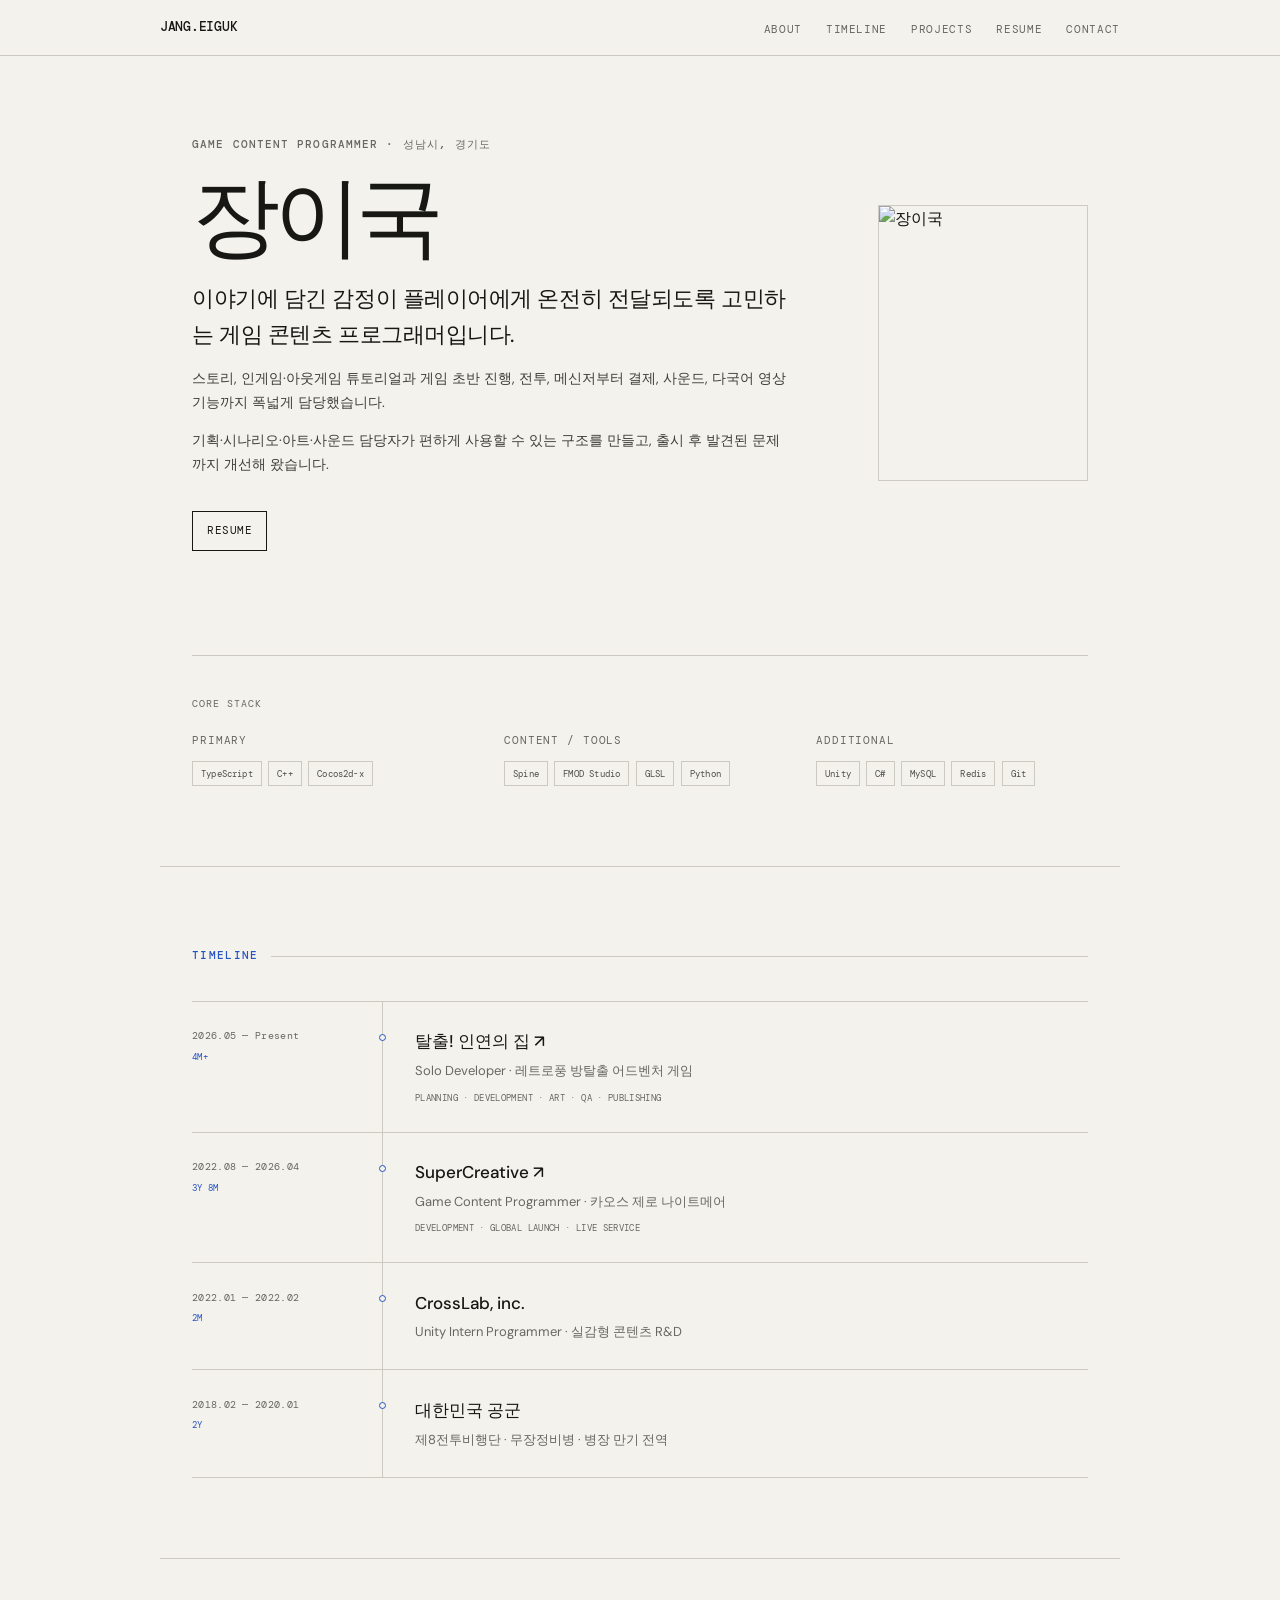
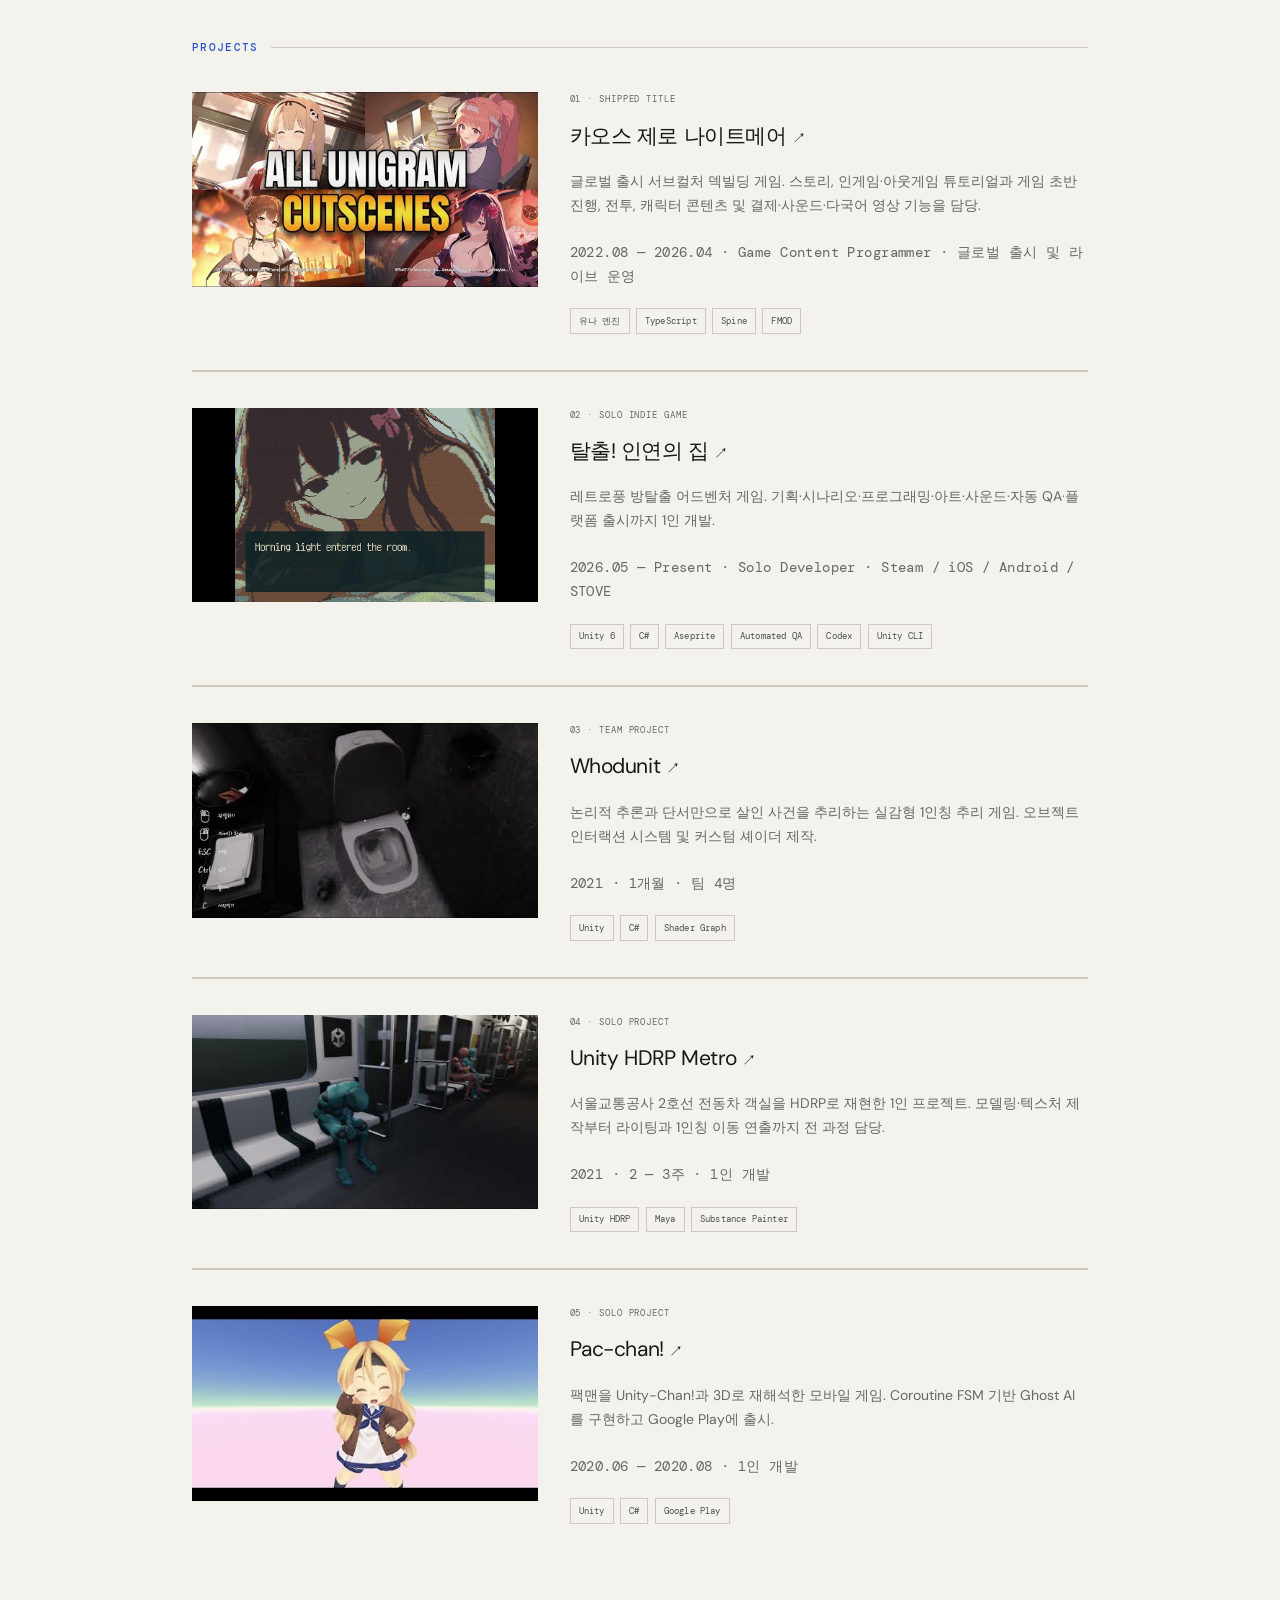
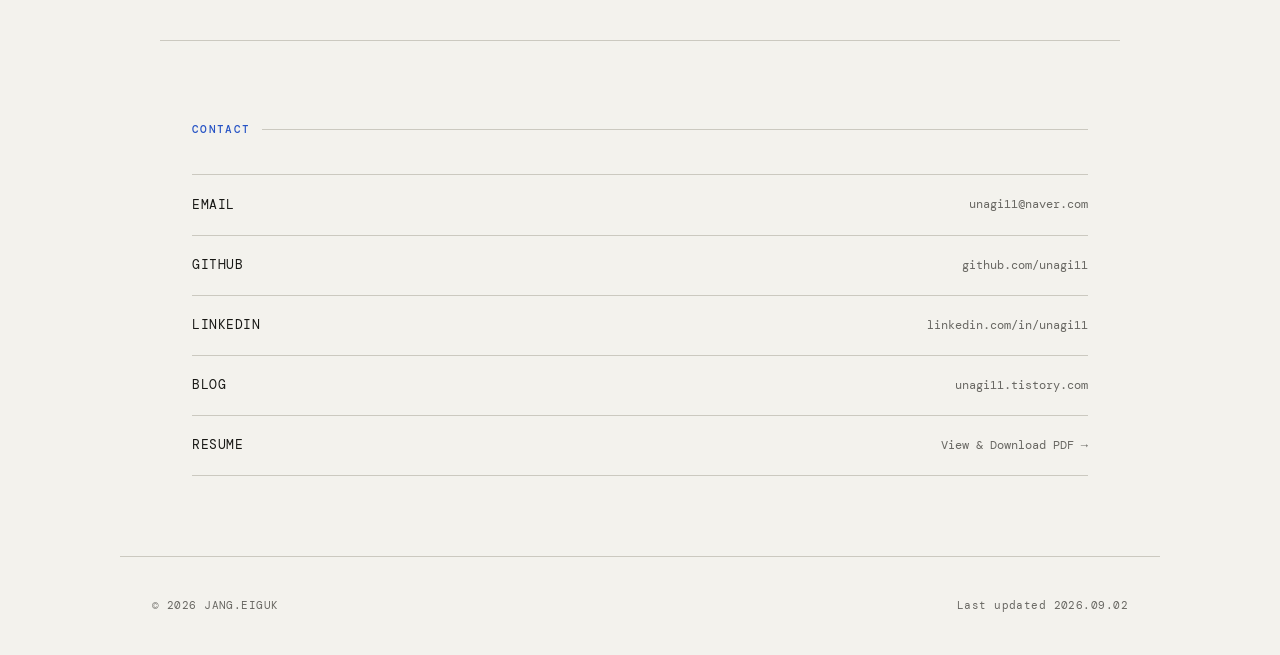
==== commit 6afce35f: "Add Escape House of Bonds project page" ====
--- a/index.html
+++ b/index.html
@@ -548,6 +548,14 @@
 
     <div class="career-timeline">
       <article class="career-entry">
+        <p class="career-period">2026.05 — Present <span>4M+</span></p>
+        <div class="career-content">
+          <h3><a href="project-escape-house-of-bonds.html">탈출! 인연의 집 ↗</a></h3>
+          <p>Solo Developer · 레트로풍 방탈출 어드벤처 게임</p>
+          <small>Planning · Development · Art · QA · Publishing</small>
+        </div>
+      </article>
+      <article class="career-entry">
         <p class="career-period">2022.08 — 2026.04 <span>3Y 8M</span></p>
         <div class="career-content">
           <h3><a href="project-czn.html">SuperCreative ↗</a></h3>
@@ -591,10 +599,21 @@
       </article>
 
       <article class="project-item">
+        <a class="project-media" href="project-escape-house-of-bonds.html" aria-label="탈출! 인연의 집 프로젝트 보기">
+          <img src="assets/project-escape-trailer.jpg" alt="탈출! 인연의 집 공식 트레일러 장면" loading="lazy">
+        </a>
+        <p class="project-num">02 · SOLO INDIE GAME</p>
+        <h3><a href="project-escape-house-of-bonds.html">탈출! 인연의 집<span class="arrow">↗</span></a></h3>
+        <p>레트로풍 방탈출 어드벤처 게임. 기획·시나리오·프로그래밍·아트·사운드·자동 QA·플랫폼 출시까지 1인 개발.</p>
+        <p class="project-meta">2026.05 — Present · Solo Developer · Steam / iOS / Android / STOVE</p>
+        <div class="project-tags"><span class="tag">Unity 6</span><span class="tag">C#</span><span class="tag">Aseprite</span><span class="tag">Automated QA</span><span class="tag">Codex</span><span class="tag">Unity CLI</span></div>
+      </article>
+
+      <article class="project-item">
         <a class="project-media" href="project-whodunit.html" aria-label="Whodunit 프로젝트 보기">
           <img src="assets/project-whodunit-thumb.jpg" alt="Whodunit 게임 영상" loading="lazy">
         </a>
-        <p class="project-num">02 · TEAM PROJECT</p>
+        <p class="project-num">03 · TEAM PROJECT</p>
         <h3><a href="project-whodunit.html">Whodunit<span class="arrow">↗</span></a></h3>
         <p>논리적 추론과 단서만으로 살인 사건을 추리하는 실감형 1인칭 추리 게임. 오브젝트 인터랙션 시스템 및 커스텀 셰이더 제작.</p>
         <p class="project-meta">2021 · 1개월 · 팀 4명</p>
@@ -605,7 +624,7 @@
         <a class="project-media" href="project-hdrp-metro.html" aria-label="Unity HDRP Metro 프로젝트 보기">
           <img src="assets/project-metro-thumb.jpg" alt="Unity HDRP Metro 영상" loading="lazy">
         </a>
-        <p class="project-num">03 · SOLO PROJECT</p>
+        <p class="project-num">04 · SOLO PROJECT</p>
         <h3><a href="project-hdrp-metro.html">Unity HDRP Metro<span class="arrow">↗</span></a></h3>
         <p>서울교통공사 2호선 전동차 객실을 HDRP로 재현한 1인 프로젝트. 모델링·텍스처 제작부터 라이팅과 1인칭 이동 연출까지 전 과정 담당.</p>
         <p class="project-meta">2021 · 2 — 3주 · 1인 개발</p>
@@ -616,7 +635,7 @@
         <a class="project-media" href="project-pacchan.html" aria-label="Pac-chan 프로젝트 보기">
           <img src="assets/project-pacchan-thumb.jpg" alt="Pac-chan 게임 영상" loading="lazy">
         </a>
-        <p class="project-num">04 · SOLO PROJECT</p>
+        <p class="project-num">05 · SOLO PROJECT</p>
         <h3><a href="project-pacchan.html">Pac-chan!<span class="arrow">↗</span></a></h3>
         <p>팩맨을 Unity-Chan!과 3D로 재해석한 모바일 게임. Coroutine FSM 기반 Ghost AI를 구현하고 Google Play에 출시.</p>
         <p class="project-meta">2020.06 — 2020.08 · 1인 개발</p>
@@ -655,7 +674,7 @@
 
   <footer>
     <p>© 2026 JANG.EIGUK</p>
-    <p id="last-updated">Last updated 2026.08.21</p>
+    <p id="last-updated">Last updated 2026.09.02</p>
   <script>
     (function () {
       var el = document.getElementById('last-updated');
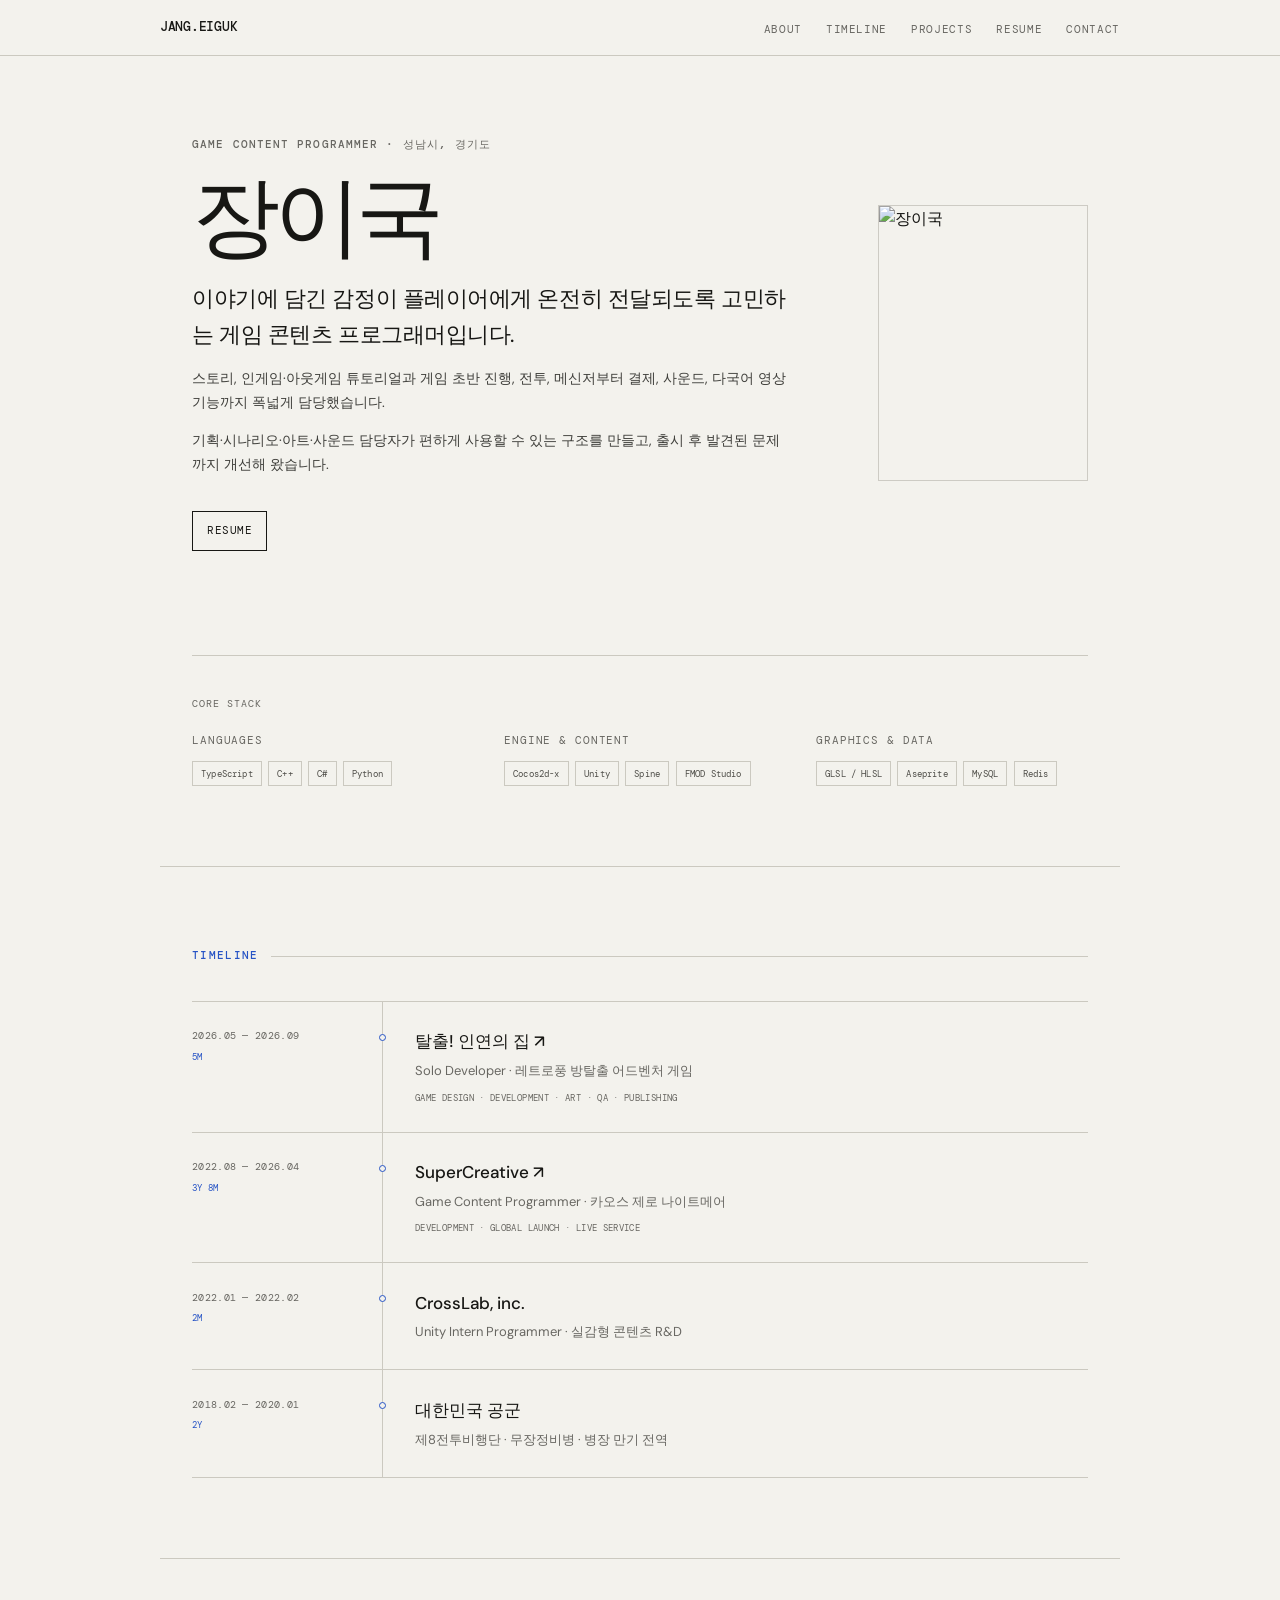
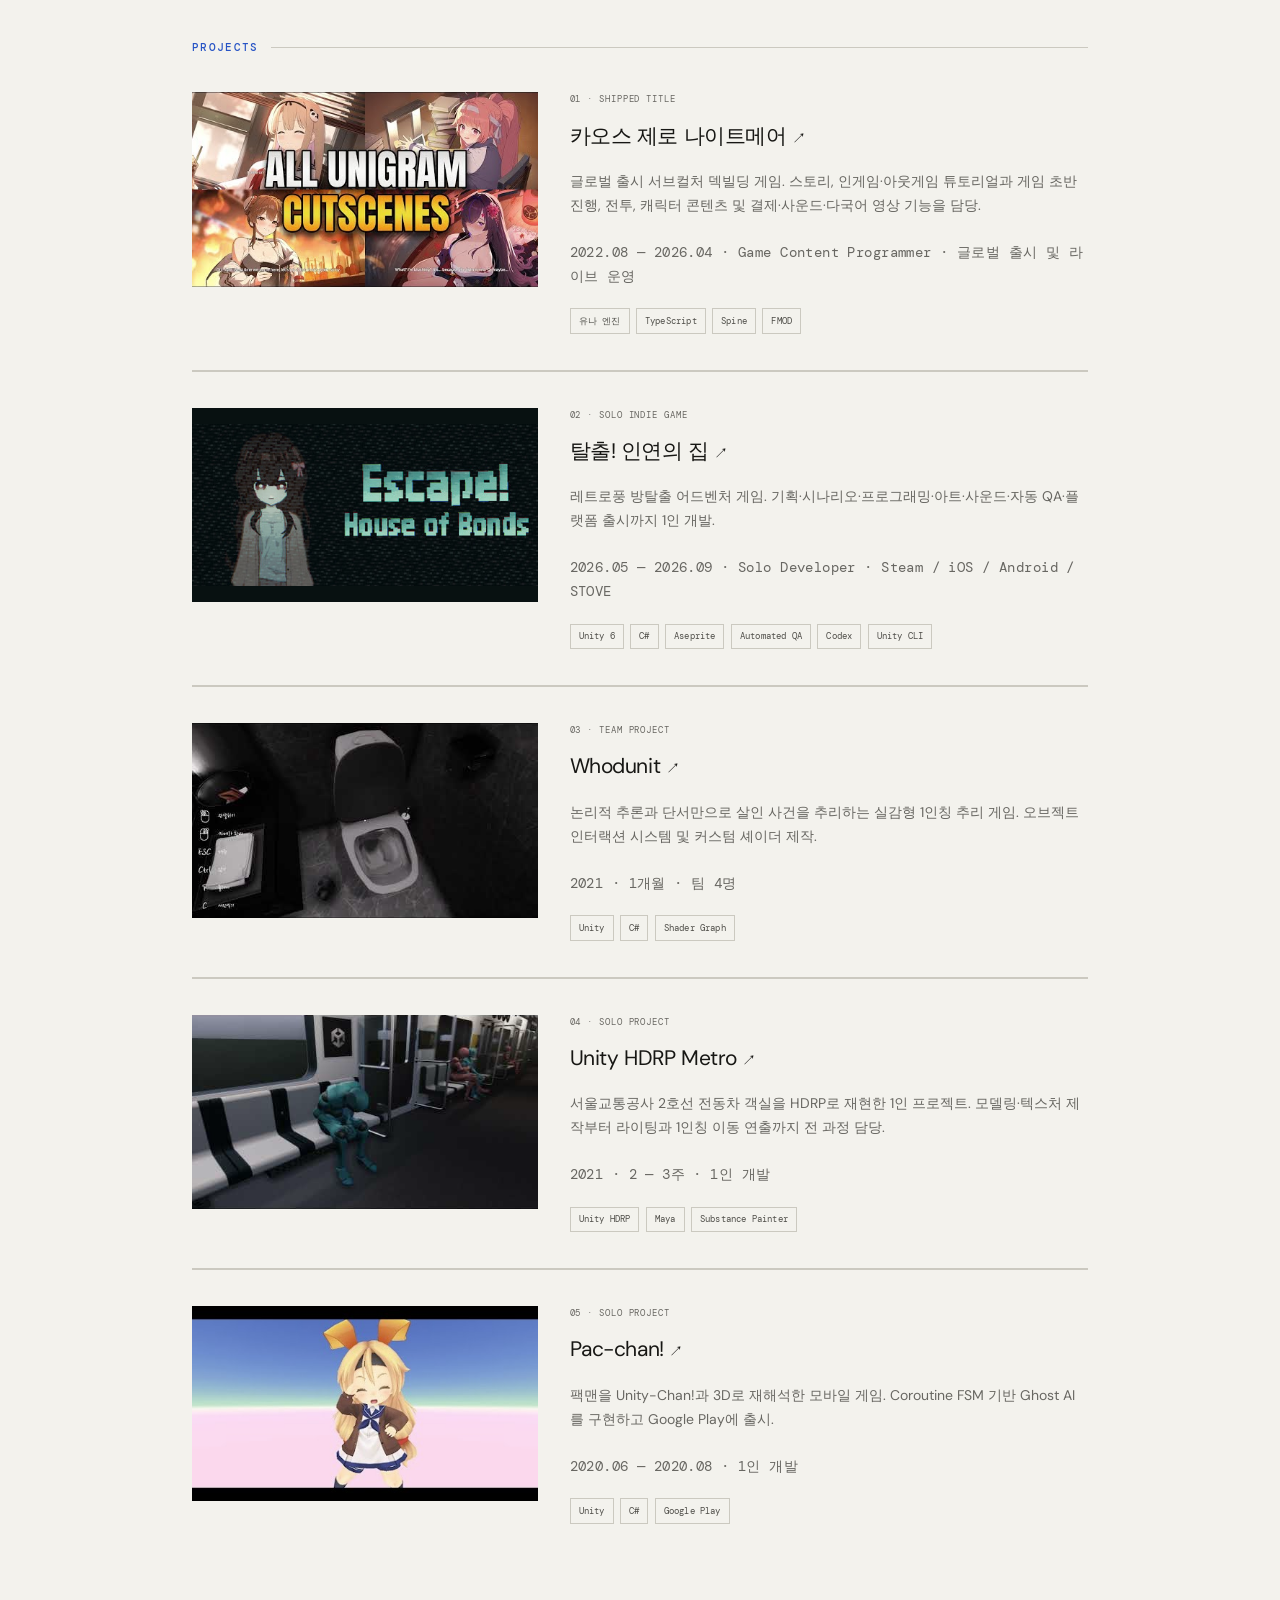
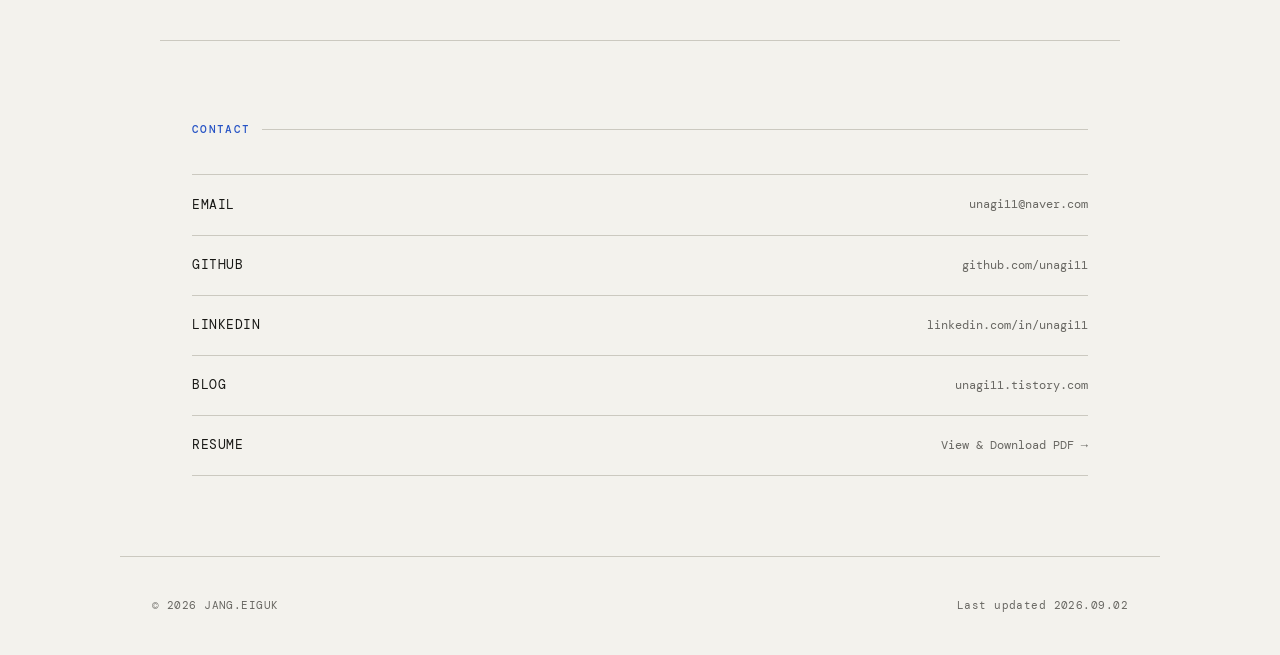
==== commit 1cde5bbf: "feat: refine EscapeUnity portfolio presentation" ====
--- a/index.html
+++ b/index.html
@@ -511,30 +511,30 @@
         <p class="about-stack-label">Core Stack</p>
         <div class="skills-grid">
           <dl class="skill-group">
-            <dt>Primary</dt>
+            <dt>Languages</dt>
             <dd>
               <span class="tag">TypeScript</span>
               <span class="tag">C++</span>
-              <span class="tag">Cocos2d-x</span>
-            </dd>
-          </dl>
-          <dl class="skill-group">
-            <dt>Content / Tools</dt>
-            <dd>
-              <span class="tag">Spine</span>
-              <span class="tag">FMOD Studio</span>
-              <span class="tag">GLSL</span>
+              <span class="tag">C#</span>
               <span class="tag">Python</span>
             </dd>
           </dl>
           <dl class="skill-group">
-            <dt>Additional</dt>
+            <dt>Engine &amp; Content</dt>
             <dd>
+              <span class="tag">Cocos2d-x</span>
               <span class="tag">Unity</span>
-              <span class="tag">C#</span>
+              <span class="tag">Spine</span>
+              <span class="tag">FMOD Studio</span>
+            </dd>
+          </dl>
+          <dl class="skill-group">
+            <dt>Graphics &amp; Data</dt>
+            <dd>
+              <span class="tag">GLSL / HLSL</span>
+              <span class="tag">Aseprite</span>
               <span class="tag">MySQL</span>
               <span class="tag">Redis</span>
-              <span class="tag">Git</span>
             </dd>
           </dl>
         </div>
@@ -548,11 +548,11 @@
 
     <div class="career-timeline">
       <article class="career-entry">
-        <p class="career-period">2026.05 — Present <span>4M+</span></p>
+        <p class="career-period">2026.05 — 2026.09 <span>5M</span></p>
         <div class="career-content">
           <h3><a href="project-escape-house-of-bonds.html">탈출! 인연의 집 ↗</a></h3>
           <p>Solo Developer · 레트로풍 방탈출 어드벤처 게임</p>
-          <small>Planning · Development · Art · QA · Publishing</small>
+          <small>Game Design · Development · Art · QA · Publishing</small>
         </div>
       </article>
       <article class="career-entry">
@@ -600,12 +600,12 @@
 
       <article class="project-item">
         <a class="project-media" href="project-escape-house-of-bonds.html" aria-label="탈출! 인연의 집 프로젝트 보기">
-          <img src="assets/project-escape-trailer.jpg" alt="탈출! 인연의 집 공식 트레일러 장면" loading="lazy">
+          <img src="assets/project-escape-main.png" alt="Escape! House of Bonds 타이틀 이미지" loading="lazy" style="object-fit: contain; background: #071111;">
         </a>
         <p class="project-num">02 · SOLO INDIE GAME</p>
         <h3><a href="project-escape-house-of-bonds.html">탈출! 인연의 집<span class="arrow">↗</span></a></h3>
         <p>레트로풍 방탈출 어드벤처 게임. 기획·시나리오·프로그래밍·아트·사운드·자동 QA·플랫폼 출시까지 1인 개발.</p>
-        <p class="project-meta">2026.05 — Present · Solo Developer · Steam / iOS / Android / STOVE</p>
+        <p class="project-meta">2026.05 — 2026.09 · Solo Developer · Steam / iOS / Android / STOVE</p>
         <div class="project-tags"><span class="tag">Unity 6</span><span class="tag">C#</span><span class="tag">Aseprite</span><span class="tag">Automated QA</span><span class="tag">Codex</span><span class="tag">Unity CLI</span></div>
       </article>
 
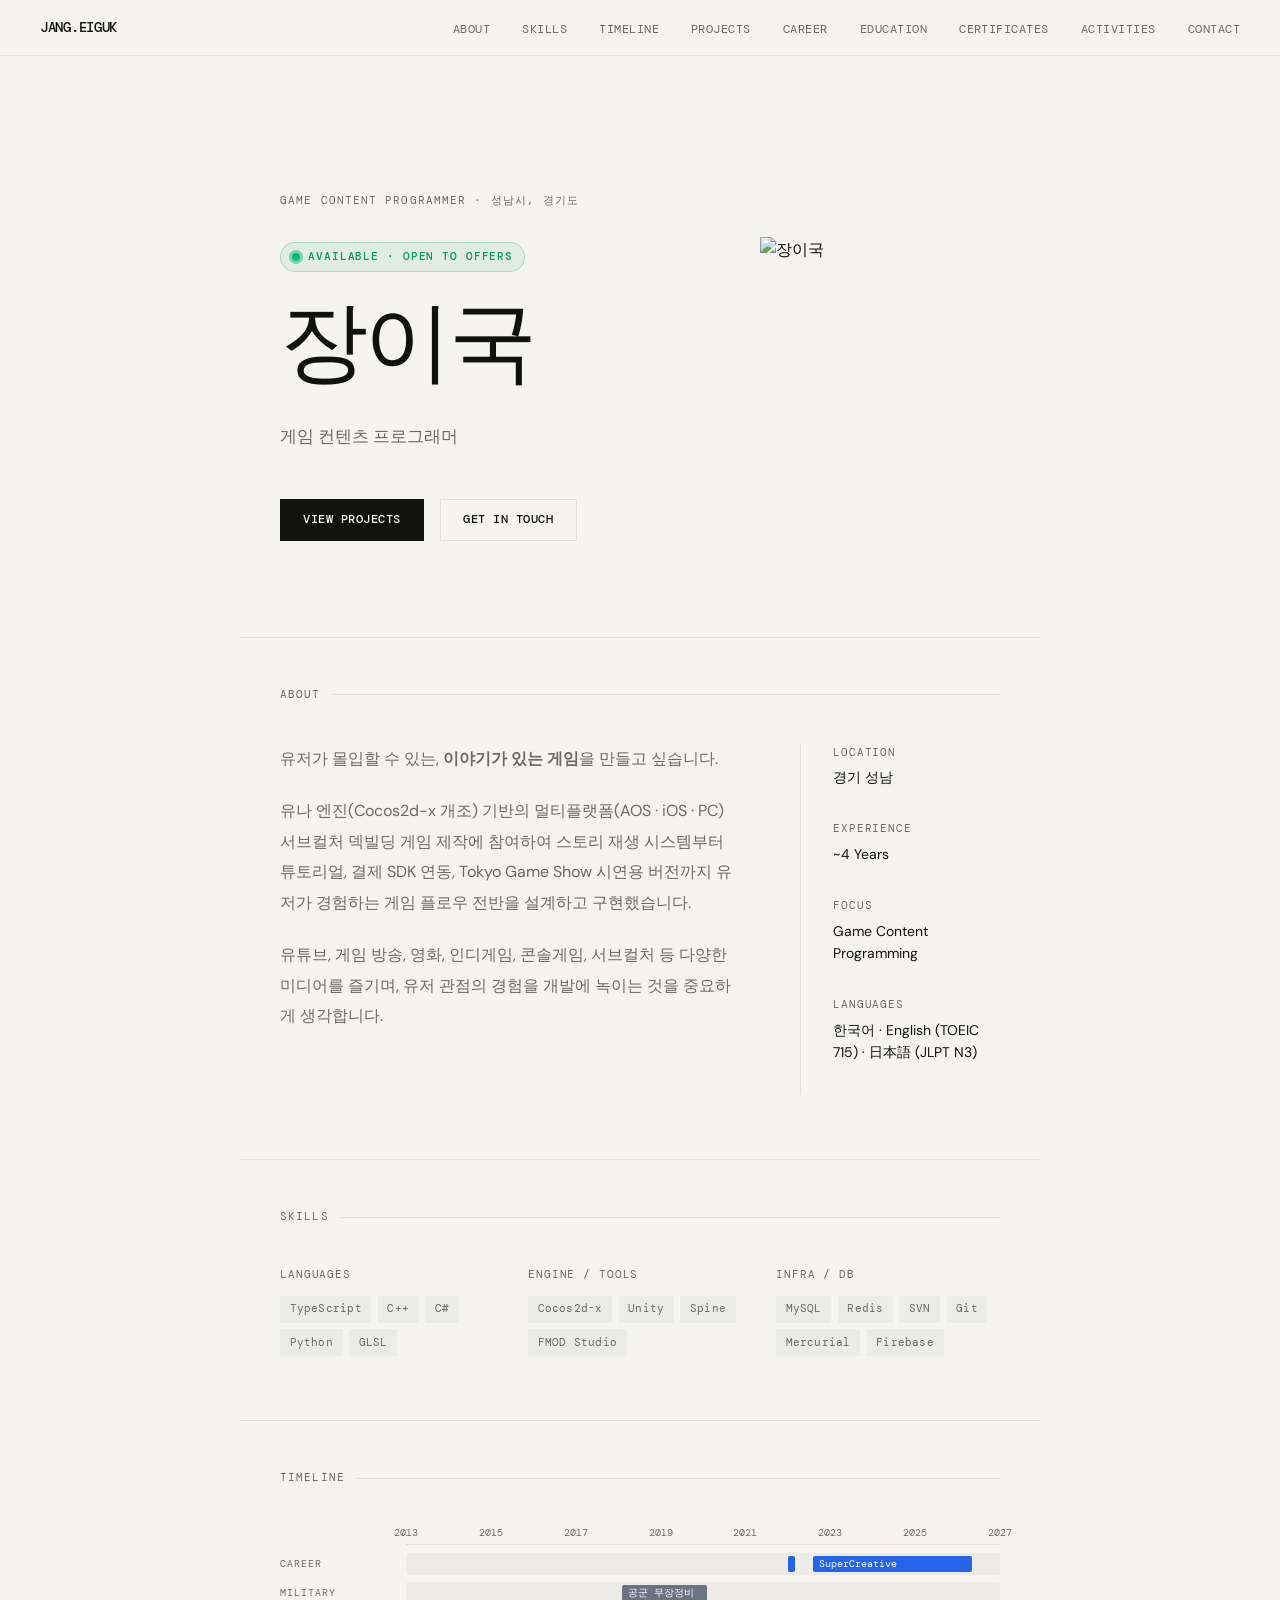
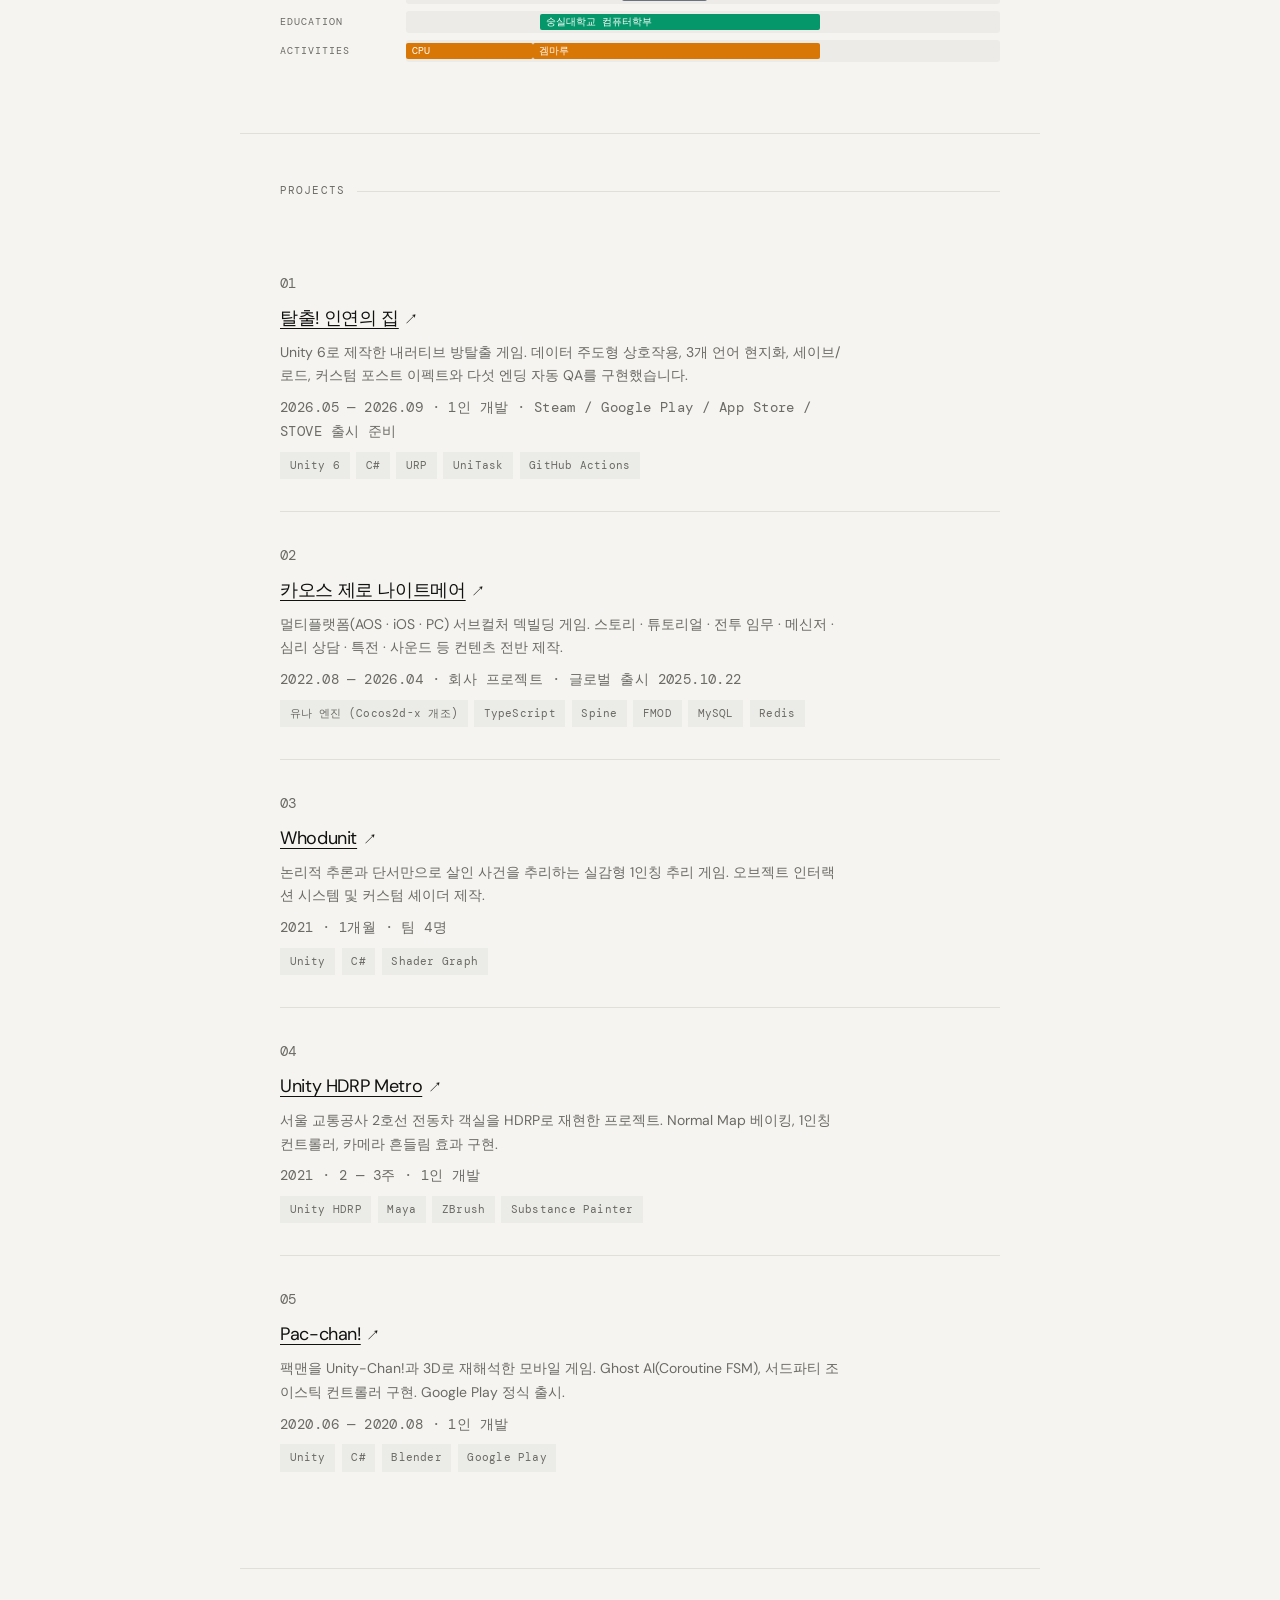
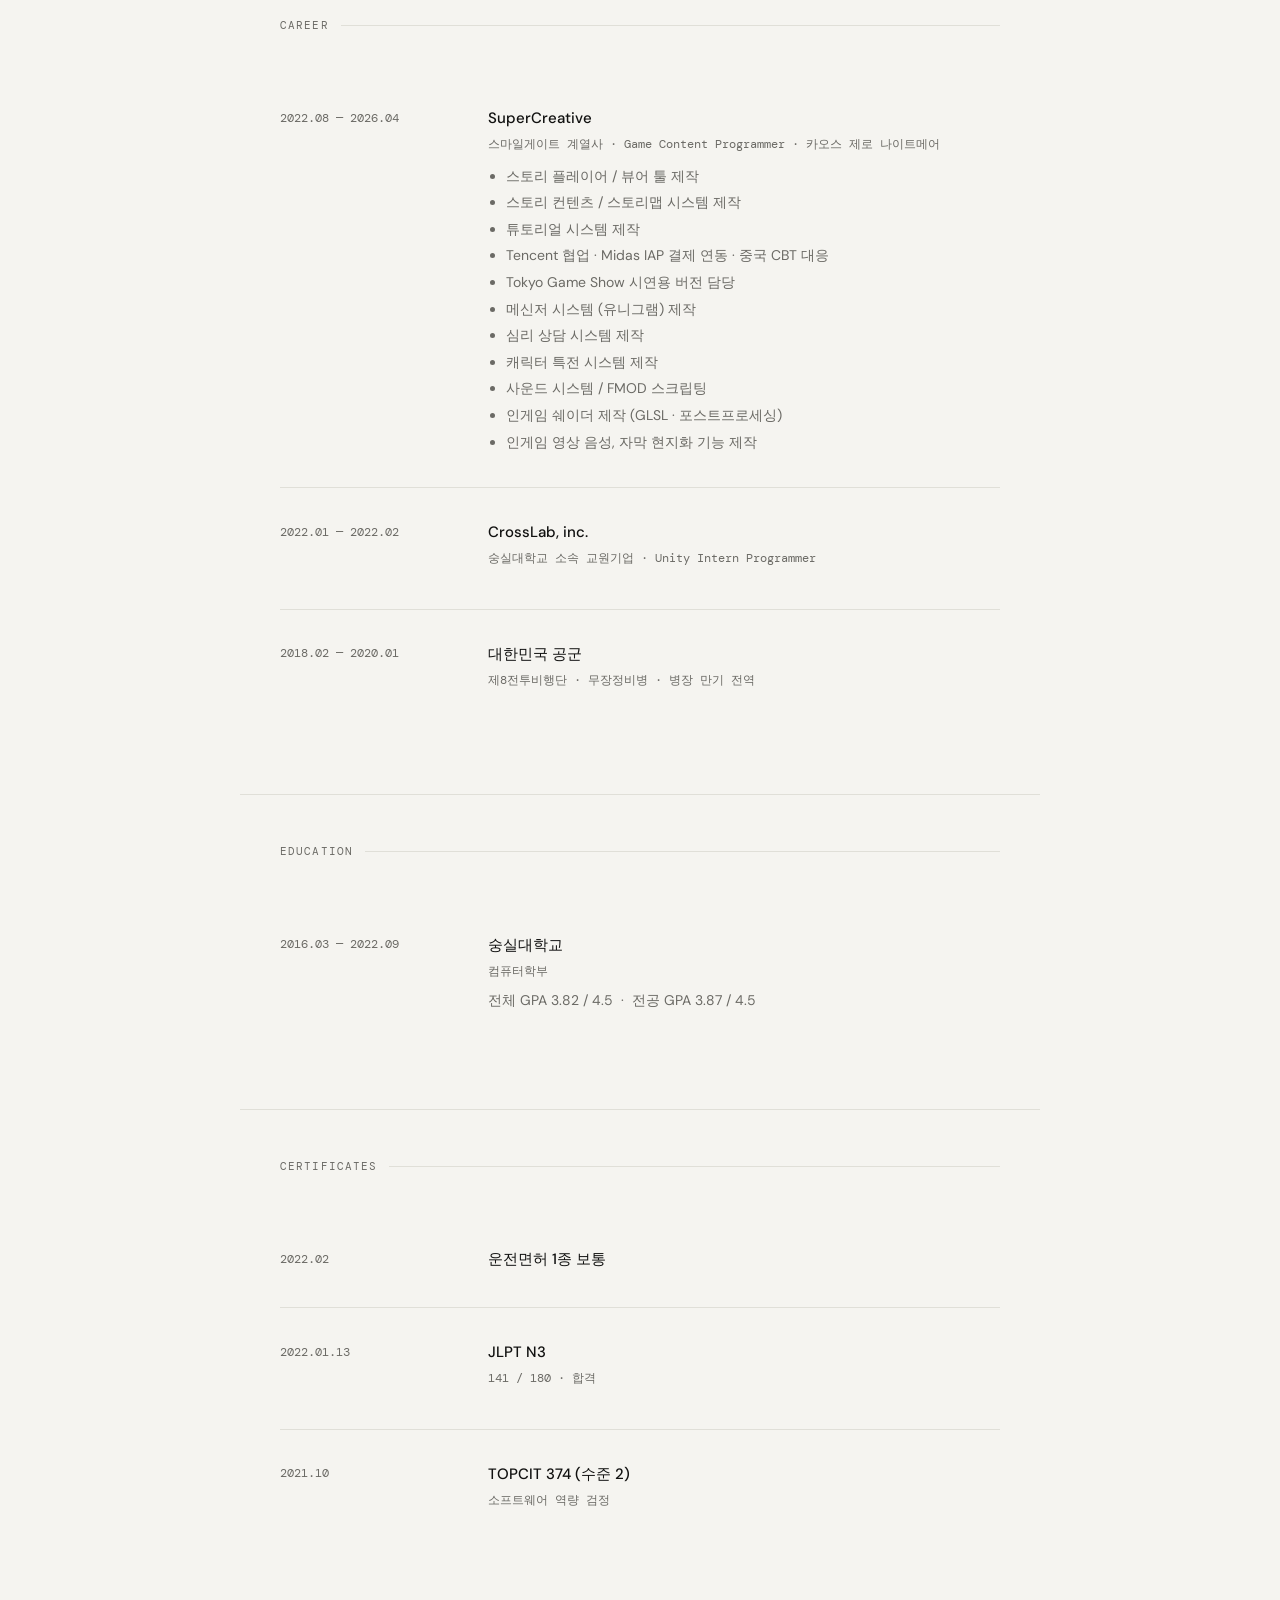
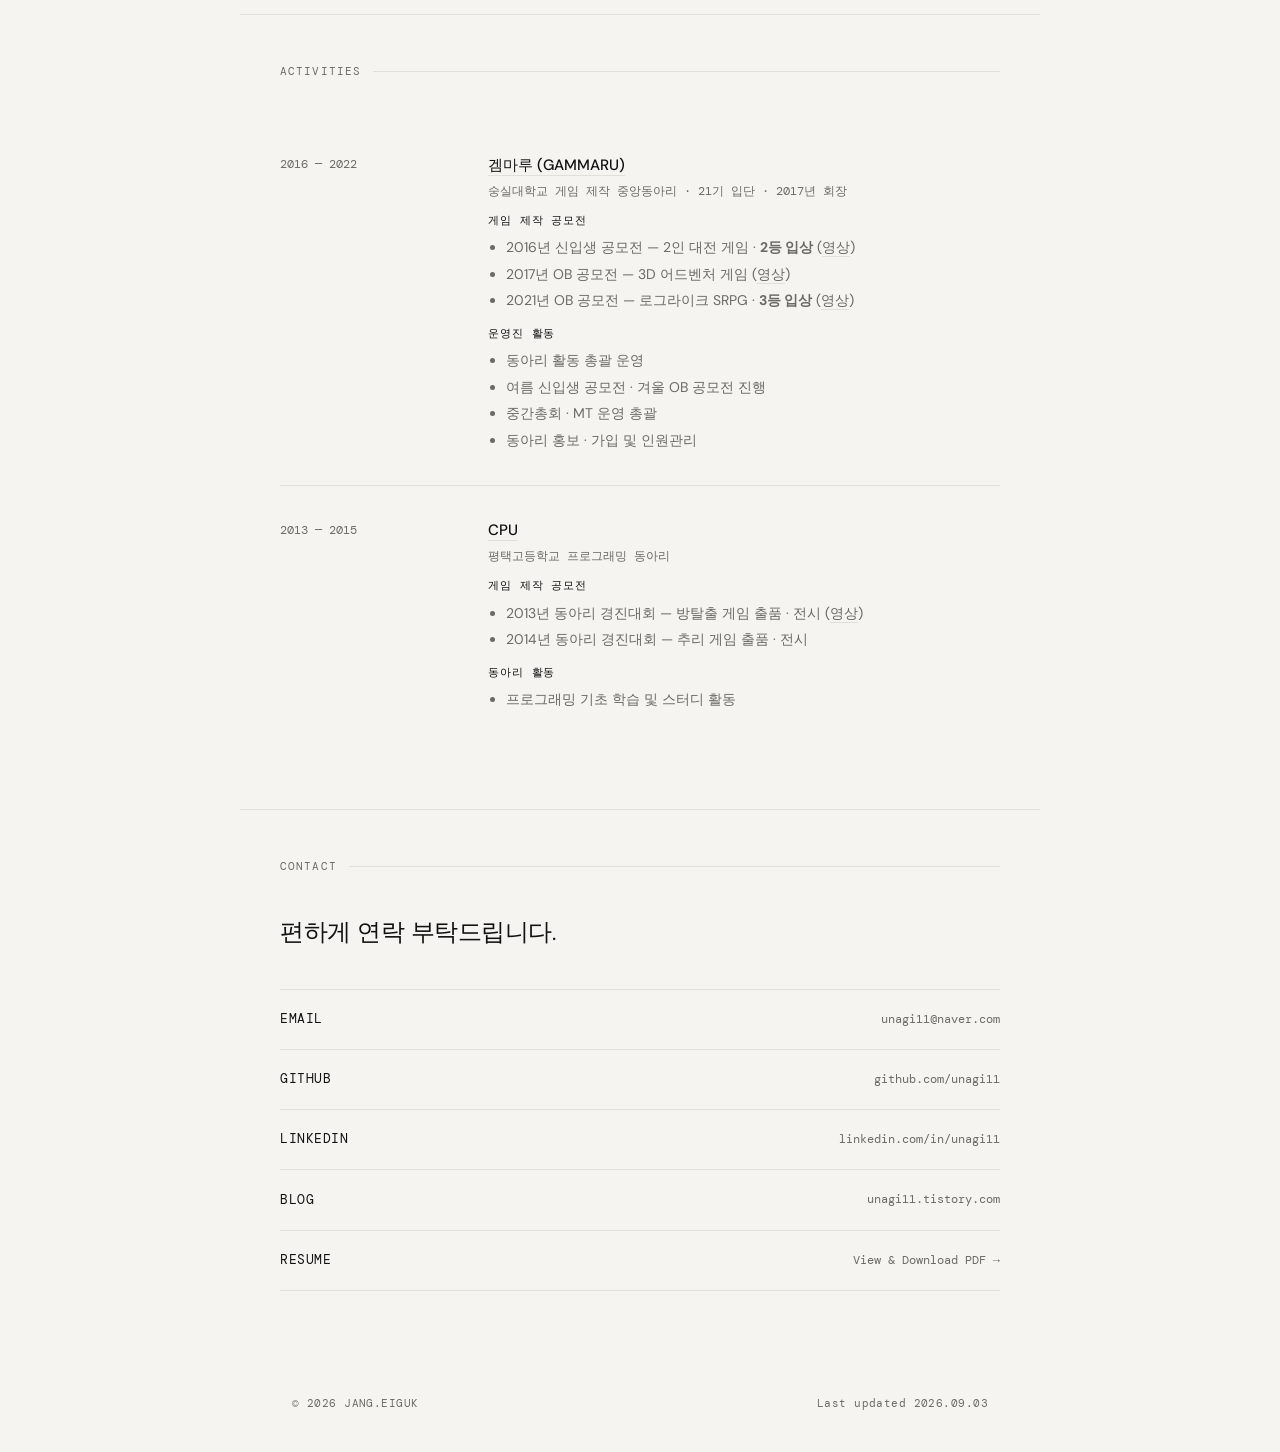
==== commit d288a698: "탈출 인연의 집 프로젝트 추가" ====
--- a/index.html
+++ b/index.html
@@ -3,10 +3,10 @@
 <head>
   <meta charset="UTF-8">
   <meta name="viewport" content="width=device-width, initial-scale=1.0">
-  <title>JANG.EIGUK — 게임 콘텐츠 프로그래머 포트폴리오</title>
+  <title>JANG.EIGUK — 게임 컨텐츠 프로그래머 포트폴리오</title>
 
   <!-- SEO -->
-  <meta name="description" content="장이국 (JANG.EIGUK) — 이야기에 담긴 감정이 플레이어에게 온전히 전달되도록 고민하는 게임 콘텐츠 프로그래머.">
+  <meta name="description" content="장이국 (JANG.EIGUK) — 게임 컨텐츠 프로그래머 포트폴리오. 유나 엔진(Cocos2d-x 개조) 기반 멀티플랫폼(AOS · iOS · PC) 서브컬처 덱빌딩 게임 제작. TypeScript · C++ · C# · GLSL · Unity · FMOD.">
   <meta name="author" content="장이국 (JANG.EIGUK)">
   <meta name="keywords" content="게임 프로그래머, 게임 컨텐츠 프로그래머, Game Developer, Game Programmer, Unity, Cocos2d-x, TypeScript, 포트폴리오, JANG.EIGUK, 장이국">
   <link rel="canonical" href="https://unagi11.github.io/profile/">
@@ -14,8 +14,8 @@
   <!-- Open Graph -->
   <meta property="og:type" content="website">
   <meta property="og:url" content="https://unagi11.github.io/profile/">
-  <meta property="og:title" content="JANG.EIGUK — 게임 콘텐츠 프로그래머">
-  <meta property="og:description" content="이야기에 담긴 감정이 플레이어에게 온전히 전달되도록 고민하는 게임 콘텐츠 프로그래머 장이국의 포트폴리오.">
+  <meta property="og:title" content="JANG.EIGUK — 게임 컨텐츠 프로그래머">
+  <meta property="og:description" content="유나 엔진(Cocos2d-x 개조) 기반 멀티플랫폼 서브컬처 덱빌딩 게임을 만든 게임 컨텐츠 프로그래머 장이국의 포트폴리오.">
   <meta property="og:image" content="https://unagi11.github.io/profile/assets/profile-og.jpg">
   <meta property="og:image:width" content="1200">
   <meta property="og:image:height" content="630">
@@ -24,7 +24,8 @@
   <meta property="og:site_name" content="JANG.EIGUK Portfolio">
 
   <!-- Theme Color -->
-  <meta name="theme-color" content="#245edb">
+  <meta name="theme-color" content="#f5f4f0" media="(prefers-color-scheme: light)">
+  <meta name="theme-color" content="#0e0e0d" media="(prefers-color-scheme: dark)">
 
   <link rel="icon" type="image/png" sizes="32x32" href="assets/favicon-32.png">
   <link rel="icon" type="image/png" sizes="120x120" href="assets/favicon.png">
@@ -150,6 +151,69 @@
       margin-bottom: 2rem;
     }
 
+    /* AVAILABILITY BADGE */
+    .avail-badge {
+      display: inline-flex;
+      align-items: center;
+      gap: 0.5rem;
+      font-family: var(--mono);
+      font-size: 11px;
+      font-weight: 500;
+      letter-spacing: 0.08em;
+      text-transform: uppercase;
+      color: #059669;
+      background: rgba(5, 150, 105, 0.08);
+      border: 1px solid rgba(5, 150, 105, 0.25);
+      padding: 0.35rem 0.7rem;
+      border-radius: 999px;
+      margin-bottom: 1.5rem;
+    }
+
+    @media (prefers-color-scheme: dark) {
+      .avail-badge {
+        color: #34d399;
+        background: rgba(52, 211, 153, 0.10);
+        border-color: rgba(52, 211, 153, 0.30);
+      }
+    }
+
+    .status-dot,
+    .avail-dot {
+      width: 8px;
+      height: 8px;
+      border-radius: 50%;
+      background: #10b981;
+      display: inline-block;
+      position: relative;
+      flex-shrink: 0;
+    }
+
+    .status-dot {
+      margin-right: 0.4rem;
+      vertical-align: 1px;
+    }
+
+    .avail-dot::after,
+    .status-dot::after {
+      content: '';
+      position: absolute;
+      inset: -3px;
+      border-radius: 50%;
+      background: #10b981;
+      opacity: 0.5;
+      animation: availPulse 1.8s ease-out infinite;
+    }
+
+    @keyframes availPulse {
+      0%   { transform: scale(0.6); opacity: 0.55; }
+      100% { transform: scale(1.8); opacity: 0; }
+    }
+
+    @media (prefers-reduced-motion: reduce) {
+      .avail-dot::after,
+      .status-dot::after { animation: none; opacity: 0.35; transform: scale(1.1); }
+    }
+
     .hero-name {
       font-size: clamp(3rem, 9vw, 5.5rem);
       font-weight: 300;
@@ -158,6 +222,13 @@
       margin-bottom: 2rem;
     }
 
+    .hero-tagline {
+      font-size: 1.05rem;
+      color: var(--muted);
+      line-height: 1.8;
+      margin-bottom: 3rem;
+    }
+
     .hero-photo {
       width: 100%;
       height: 320px;
@@ -166,6 +237,43 @@
       display: block;
     }
 
+    .hero-cta {
+      display: inline-flex;
+      gap: 1rem;
+      flex-wrap: wrap;
+    }
+
+    .btn {
+      font-family: var(--mono);
+      font-size: 12px;
+      font-weight: 500;
+      letter-spacing: 0.04em;
+      text-transform: uppercase;
+      text-decoration: none;
+      padding: 0.65rem 1.4rem;
+      border: 1px solid var(--border);
+      color: var(--text);
+      background: transparent;
+      transition: background 0.2s, border-color 0.2s;
+      cursor: pointer;
+    }
+
+    .btn:hover {
+      background: var(--surface);
+      border-color: var(--muted);
+    }
+
+    .btn-filled {
+      background: var(--text);
+      color: var(--bg);
+      border-color: var(--text);
+    }
+
+    .btn-filled:hover {
+      opacity: 0.85;
+      background: var(--text);
+    }
+
     /* SECTION HEADER */
     .sec-label {
       font-family: var(--mono);
@@ -186,7 +294,121 @@
       background: var(--border);
     }
 
+    /* GANTT CHART */
+    .gantt {
+      font-family: var(--mono);
+      font-size: 11px;
+      color: var(--muted);
+    }
+
+    .gantt-header {
+      display: grid;
+      grid-template-columns: 110px 1fr;
+      gap: 1rem;
+      margin-bottom: 0.5rem;
+    }
+
+    .gantt-years {
+      position: relative;
+      height: 1.1rem;
+      border-bottom: 1px solid var(--border);
+    }
+
+    .gantt-years span {
+      position: absolute;
+      bottom: 0.15rem;
+      transform: translateX(-50%);
+      font-size: 10px;
+    }
+
+    .gantt-row {
+      display: grid;
+      grid-template-columns: 110px 1fr;
+      gap: 1rem;
+      align-items: center;
+      margin-bottom: 0.45rem;
+    }
+
+    .gantt-label {
+      font-size: 10px;
+      letter-spacing: 0.1em;
+      text-transform: uppercase;
+      color: var(--muted);
+    }
+
+    .gantt-track {
+      position: relative;
+      height: 22px;
+      background: rgba(125, 125, 125, 0.08);
+      border-radius: 3px;
+    }
+
+    .gantt-bar {
+      position: absolute;
+      top: 3px;
+      bottom: 3px;
+      border-radius: 2px;
+      color: #fff;
+      font-size: 10px;
+    }
+
+    .gantt-bar-label {
+      display: block;
+      padding: 0 6px;
+      line-height: 16px;
+      white-space: nowrap;
+      overflow: hidden;
+      text-overflow: ellipsis;
+    }
+
+    .gantt-bar.c-career     { background: #2563eb; }
+    .gantt-bar.c-education  { background: #059669; }
+    .gantt-bar.c-military   { background: #6b7280; }
+    .gantt-bar.c-activities { background: #d97706; }
+
+    .gantt-bar {
+      cursor: pointer;
+      transition: filter 0.15s, transform 0.15s;
+    }
+    .gantt-bar:hover {
+      filter: brightness(1.15);
+      transform: translateY(-1px);
+      z-index: 2;
+    }
+    #gantt-tip {
+      position: fixed;
+      background: #1a1a1a;
+      color: #fff;
+      padding: 0.55rem 0.75rem;
+      border-radius: 4px;
+      font-family: var(--sans);
+      font-size: 11px;
+      line-height: 1.5;
+      white-space: pre-line;
+      max-width: min(280px, calc(100vw - 24px));
+      box-shadow: 0 4px 12px rgba(0, 0, 0, 0.25);
+      border: 1px solid rgba(255, 255, 255, 0.08);
+      pointer-events: none;
+      z-index: 10000;
+      opacity: 0;
+      transition: opacity 0.15s;
+    }
+    #gantt-tip.show { opacity: 1; }
+
+    @media (max-width: 640px) {
+      .gantt-header,
+      .gantt-row { grid-template-columns: 70px 1fr; gap: 0.5rem; }
+      .gantt-bar { font-size: 9px; padding: 0 4px; }
+    }
+
     /* ABOUT */
+    .about-grid {
+      display: grid;
+      grid-template-columns: 1fr 200px;
+      gap: 4rem;
+      align-items: start;
+    }
+
     .about-text p {
       color: var(--muted);
       line-height: 1.9;
@@ -194,6 +416,28 @@
     }
 
     .about-text p:last-child { margin-bottom: 0; }
+
+    .about-meta {
+      border-left: 1px solid var(--border);
+      padding-left: 2rem;
+    }
+
+    .meta-row {
+      margin-bottom: 2rem;
+    }
+
+    .meta-row dt {
+      font-family: var(--mono);
+      font-size: 11px;
+      letter-spacing: 0.08em;
+      text-transform: uppercase;
+      color: var(--muted);
+      margin-bottom: 0.3rem;
+    }
+
+    .meta-row dd {
+      font-size: 14px;
+    }
 
     /* SKILLS */
     .skills-grid {
@@ -410,6 +654,15 @@
     }
 
     /* CONTACT */
+    .contact-intro {
+      font-size: 1.5rem;
+      font-weight: 300;
+      letter-spacing: -0.02em;
+      line-height: 1.4;
+      margin-bottom: 2.5rem;
+      max-width: 500px;
+    }
+
     .contact-links {
       display: flex;
       flex-direction: column;
@@ -468,6 +721,8 @@
       section { padding-left: 1.25rem; padding-right: 1.25rem; }
       #hero { grid-template-columns: 1fr 120px; gap: 0 1.5rem; }
       .hero-photo { height: auto; width: 120px; object-position: center center; margin-top: 0; }
+      .about-grid { grid-template-columns: 1fr; gap: 2.5rem; }
+      .about-meta { border-left: none; padding-left: 0; border-top: 1px solid var(--border); padding-top: 1.5rem; }
       .skills-grid { grid-template-columns: 1fr 1fr; }
       .timeline-item { grid-template-columns: 1fr; gap: 0.5rem; }
       .project-item { grid-template-columns: 1fr; }
@@ -476,18 +731,21 @@
       footer { flex-direction: column; gap: 0.5rem; text-align: center; }
     }
   </style>
-  <link rel="stylesheet" href="assets/retro.css">
 </head>
-<body class="home-shell">
+<body>
 
   <nav>
-    <a href="#hero" class="nav-logo" aria-label="JANG.EIGUK 홈">JANG.EIGUK</a>
+    <a href="#hero" class="nav-logo">JANG.EIGUK</a>
     <ul class="nav-links">
-      <li><a href="#hero" aria-label="About">About</a></li>
-      <li><a href="#timeline" aria-label="Timeline">Timeline</a></li>
-      <li><a href="#projects" aria-label="Projects">Projects</a></li>
-      <li><a href="resume.html" aria-label="Resume">Resume</a></li>
-      <li><a href="#contact" aria-label="Contact">Contact</a></li>
+      <li><a href="#about">About</a></li>
+      <li><a href="#skills">Skills</a></li>
+      <li><a href="#timeline">Timeline</a></li>
+      <li><a href="#projects">Projects</a></li>
+      <li><a href="#career">Career</a></li>
+      <li><a href="#education">Education</a></li>
+      <li><a href="#certificates">Certificates</a></li>
+      <li><a href="#activities">Activities</a></li>
+      <li><a href="#contact">Contact</a></li>
     </ul>
   </nav>
 
@@ -495,88 +753,143 @@
   <section id="hero">
     <div class="hero-content">
       <p class="hero-label">Game Content Programmer · 성남시, 경기도</p>
-      <h1 class="hero-name" aria-label="장이국">장이국</h1>
-      <div class="hero-intro">
-        <p>이야기에 담긴 감정이 플레이어에게 온전히 전달되도록 고민하는 게임 콘텐츠 프로그래머입니다.</p>
-        <p>스토리, 인게임·아웃게임 튜토리얼과 게임 초반 진행, 전투, 메신저부터 결제, 사운드, 다국어 영상 기능까지 폭넓게 담당했습니다.</p>
-        <p>기획·시나리오·아트·사운드 담당자가 편하게 사용할 수 있는 구조를 만들고, 출시 후 발견된 문제까지 개선해 왔습니다.</p>
-      </div>
+      <span class="avail-badge" aria-label="현재 이직을 열어두고 있습니다">
+        <span class="avail-dot" aria-hidden="true"></span>
+        Available · Open to offers
+      </span>
+      <h1 class="hero-name">장이국</h1>
+      <p class="hero-tagline">게임 컨텐츠 프로그래머</p>
       <div class="hero-cta">
-        <a href="resume.html" class="btn">Resume</a>
+        <a href="#projects" class="btn btn-filled">View Projects</a>
+        <a href="#contact" class="btn">Get in Touch</a>
       </div>
     </div>
-    <img src="assets/profile.jpg" alt="장이국" class="hero-photo" role="button" tabindex="0" aria-label="장이국 프로필 사진">
-    <div class="hero-about">
-      <div class="hero-stack">
-        <p class="about-stack-label">Core Stack</p>
-        <div class="skills-grid">
-          <dl class="skill-group">
+    <img src="assets/profile.jpg" alt="장이국" class="hero-photo">
+  </section>
+
+  <!-- ABOUT -->
+  <section id="about">
+    <p class="sec-label">About</p>
+    <div class="about-grid">
+      <div class="about-text">
+        <p>
+          유저가 몰입할 수 있는, <strong>이야기가 있는 게임</strong>을 만들고 싶습니다.
+        </p>
+        <p>
+          유나 엔진(Cocos2d-x 개조) 기반의 멀티플랫폼(AOS · iOS · PC) 서브컬처 덱빌딩 게임 제작에 참여하여 스토리 재생 시스템부터 튜토리얼, 결제 SDK 연동, Tokyo Game Show 시연용 버전까지 유저가 경험하는 게임 플로우 전반을 설계하고 구현했습니다.
+        </p>
+        <p>
+          유튜브, 게임 방송, 영화, 인디게임, 콘솔게임, 서브컬처 등 다양한 미디어를 즐기며, 유저 관점의 경험을 개발에 녹이는 것을 중요하게 생각합니다.
+        </p>
+      </div>
+      <div class="about-meta">
+        <dl>
+          <div class="meta-row">
+            <dt>Location</dt>
+            <dd>경기 성남</dd>
+          </div>
+          <div class="meta-row">
+            <dt>Experience</dt>
+            <dd>~4 Years</dd>
+          </div>
+          <div class="meta-row">
+            <dt>Focus</dt>
+            <dd>Game Content Programming</dd>
+          </div>
+          <div class="meta-row">
             <dt>Languages</dt>
-            <dd>
-              <span class="tag">TypeScript</span>
-              <span class="tag">C++</span>
-              <span class="tag">C#</span>
-              <span class="tag">Python</span>
-            </dd>
-          </dl>
-          <dl class="skill-group">
-            <dt>Engine &amp; Content</dt>
-            <dd>
-              <span class="tag">Cocos2d-x</span>
-              <span class="tag">Unity</span>
-              <span class="tag">Spine</span>
-              <span class="tag">FMOD Studio</span>
-            </dd>
-          </dl>
-          <dl class="skill-group">
-            <dt>Graphics &amp; Data</dt>
-            <dd>
-              <span class="tag">GLSL / HLSL</span>
-              <span class="tag">Aseprite</span>
-              <span class="tag">MySQL</span>
-              <span class="tag">Redis</span>
-            </dd>
-          </dl>
-        </div>
+            <dd>한국어 · English (TOEIC 715) · 日本語 (JLPT N3)</dd>
+          </div>
+        </dl>
       </div>
     </div>
   </section>
 
-  <!-- TIMELINE -->
+  <!-- SKILLS -->
+  <section id="skills">
+    <p class="sec-label">Skills</p>
+
+    <div class="skills-grid">
+      <dl class="skill-group">
+        <dt>Languages</dt>
+        <dd>
+          <span class="tag">TypeScript</span>
+          <span class="tag">C++</span>
+          <span class="tag">C#</span>
+          <span class="tag">Python</span>
+          <span class="tag">GLSL</span>
+        </dd>
+      </dl>
+      <dl class="skill-group">
+        <dt>Engine / Tools</dt>
+        <dd>
+          <span class="tag">Cocos2d-x</span>
+          <span class="tag">Unity</span>
+          <span class="tag">Spine</span>
+          <span class="tag">FMOD Studio</span>
+        </dd>
+      </dl>
+      <dl class="skill-group">
+        <dt>Infra / DB</dt>
+        <dd>
+          <span class="tag">MySQL</span>
+          <span class="tag">Redis</span>
+          <span class="tag">SVN</span>
+          <span class="tag">Git</span>
+          <span class="tag">Mercurial</span>
+          <span class="tag">Firebase</span>
+        </dd>
+      </dl>
+    </div>
+  </section>
+
+  <!-- TIMELINE (GANTT) -->
   <section id="timeline">
     <p class="sec-label">Timeline</p>
-
-    <div class="career-timeline">
-      <article class="career-entry">
-        <p class="career-period">2026.05 — 2026.09 <span>5M</span></p>
-        <div class="career-content">
-          <h3><a href="project-escape-house-of-bonds.html">탈출! 인연의 집 ↗</a></h3>
-          <p>Solo Developer · 레트로풍 방탈출 어드벤처 게임</p>
-          <small>Game Design · Development · Art · QA · Publishing</small>
-        </div>
-      </article>
-      <article class="career-entry">
-        <p class="career-period">2022.08 — 2026.04 <span>3Y 8M</span></p>
-        <div class="career-content">
-          <h3><a href="project-czn.html">SuperCreative ↗</a></h3>
-          <p>Game Content Programmer · 카오스 제로 나이트메어</p>
-          <small>Development · Global Launch · Live Service</small>
-        </div>
-      </article>
-      <article class="career-entry">
-        <p class="career-period">2022.01 — 2022.02 <span>2M</span></p>
-        <div class="career-content">
-          <h3>CrossLab, inc.</h3>
-          <p>Unity Intern Programmer · 실감형 콘텐츠 R&amp;D</p>
-        </div>
-      </article>
-      <article class="career-entry">
-        <p class="career-period">2018.02 — 2020.01 <span>2Y</span></p>
-        <div class="career-content">
-          <h3>대한민국 공군</h3>
-          <p>제8전투비행단 · 무장정비병 · 병장 만기 전역</p>
-        </div>
-      </article>
+    <div class="gantt">
+      <div class="gantt-header">
+        <div></div>
+        <div class="gantt-years">
+          <span style="left:0%">2013</span>
+          <span style="left:14.29%">2015</span>
+          <span style="left:28.57%">2017</span>
+          <span style="left:42.86%">2019</span>
+          <span style="left:57.14%">2021</span>
+          <span style="left:71.43%">2023</span>
+          <span style="left:85.71%">2025</span>
+          <span style="left:100%">2027</span>
+        </div>
+      </div>
+
+      <div class="gantt-row">
+        <span class="gantt-label">Career</span>
+        <div class="gantt-track">
+          <div class="gantt-bar c-career" style="left:64.29%; width:1.19%;" data-tip="CrossLab, inc.&#10;2022.01 — 2022.02&#10;Unity Intern Programmer"></div>
+          <div class="gantt-bar c-career" style="left:68.45%; width:26.79%;" data-tip="SuperCreative&#10;2022.08 — 2026.04&#10;Game Content Programmer · 카오스 제로 나이트메어"><span class="gantt-bar-label">SuperCreative</span></div>
+        </div>
+      </div>
+
+      <div class="gantt-row">
+        <span class="gantt-label">Military</span>
+        <div class="gantt-track">
+          <div class="gantt-bar c-military" style="left:36.31%; width:14.29%;" data-tip="대한민국 공군&#10;2018.02 — 2020.01&#10;제8전투비행단 · 무장정비병&#10;병장 만기 전역"><span class="gantt-bar-label">공군 무장정비</span></div>
+        </div>
+      </div>
+
+      <div class="gantt-row">
+        <span class="gantt-label">Education</span>
+        <div class="gantt-track">
+          <div class="gantt-bar c-education" style="left:22.62%; width:47.02%;" data-tip="숭실대학교 컴퓨터학부&#10;2016.03 — 2022.09&#10;전체 GPA 3.82 / 4.5 · 전공 GPA 3.87 / 4.5"><span class="gantt-bar-label">숭실대학교 컴퓨터학부</span></div>
+        </div>
+      </div>
+
+      <div class="gantt-row">
+        <span class="gantt-label">Activities</span>
+        <div class="gantt-track">
+          <div class="gantt-bar c-activities" style="left:0%; width:21.43%;" data-tip="CPU&#10;2013 — 2015&#10;평택고등학교 프로그래밍 동아리&#10;동아리 경진대회 방탈출/추리 게임 출품"><span class="gantt-bar-label">CPU</span></div>
+          <div class="gantt-bar c-activities" style="left:21.43%; width:48.21%;" data-tip="겜마루 (GAMMARU)&#10;2016 — 2022&#10;숭실대학교 게임 제작 중앙동아리&#10;21기 입단 · 2017년 회장&#10;공모전 2등(2016) · 3등(2021)"><span class="gantt-bar-label">겜마루</span></div>
+        </div>
+      </div>
     </div>
   </section>
 
@@ -585,69 +898,210 @@
     <p class="sec-label">Projects</p>
     <div class="projects-list">
 
-      <article class="project-item project-featured">
-        <a class="project-media" href="project-czn.html" aria-label="카오스 제로 나이트메어 프로젝트 보기">
-          <img src="assets/project-czn-thumb.jpg" alt="카오스 제로 나이트메어 작업 영상" loading="eager">
-        </a>
-        <p class="project-num">01 · SHIPPED TITLE</p>
+      <div class="project-item">
+        <p class="project-num">01</p>
+        <h3><a href="https://github.com/unagi11/EscapeUnity-demo" target="_blank" rel="noopener">탈출! 인연의 집<span class="arrow">↗</span></a></h3>
+        <p>Unity 6로 제작한 내러티브 방탈출 게임. 데이터 주도형 상호작용, 3개 언어 현지화, 세이브/로드, 커스텀 포스트 이펙트와 다섯 엔딩 자동 QA를 구현했습니다.</p>
+        <p class="project-meta">2026.05 — 2026.09 · 1인 개발 · Steam / Google Play / App Store / STOVE 출시 준비</p>
+        <div class="project-tags">
+          <span class="tag">Unity 6</span>
+          <span class="tag">C#</span>
+          <span class="tag">URP</span>
+          <span class="tag">UniTask</span>
+          <span class="tag">GitHub Actions</span>
+        </div>
+      </div>
+
+      <div class="project-item">
+        <p class="project-num">02</p>
         <h3><a href="project-czn.html">카오스 제로 나이트메어<span class="arrow">↗</span></a></h3>
-        <p>글로벌 출시 서브컬처 덱빌딩 게임. 스토리, 인게임·아웃게임 튜토리얼과 게임 초반 진행, 전투, 캐릭터 콘텐츠 및 결제·사운드·다국어 영상 기능을 담당.</p>
-        <p class="project-meta">2022.08 — 2026.04 · Game Content Programmer · 글로벌 출시 및 라이브 운영</p>
+        <p>멀티플랫폼(AOS · iOS · PC) 서브컬처 덱빌딩 게임. 스토리 · 튜토리얼 · 전투 임무 · 메신저 · 심리 상담 · 특전 · 사운드 등 컨텐츠 전반 제작.</p>
+        <p class="project-meta">2022.08 — 2026.04 · 회사 프로젝트 · 글로벌 출시 2025.10.22</p>
         <div class="project-tags">
-          <span class="tag">유나 엔진</span><span class="tag">TypeScript</span><span class="tag">Spine</span><span class="tag">FMOD</span>
-        </div>
-      </article>
-
-      <article class="project-item">
-        <a class="project-media" href="project-escape-house-of-bonds.html" aria-label="탈출! 인연의 집 프로젝트 보기">
-          <img src="assets/project-escape-main.png" alt="Escape! House of Bonds 타이틀 이미지" loading="lazy" style="object-fit: contain; background: #071111;">
-        </a>
-        <p class="project-num">02 · SOLO INDIE GAME</p>
-        <h3><a href="project-escape-house-of-bonds.html">탈출! 인연의 집<span class="arrow">↗</span></a></h3>
-        <p>레트로풍 방탈출 어드벤처 게임. 기획·시나리오·프로그래밍·아트·사운드·자동 QA·플랫폼 출시까지 1인 개발.</p>
-        <p class="project-meta">2026.05 — 2026.09 · Solo Developer · Steam / iOS / Android / STOVE</p>
-        <div class="project-tags"><span class="tag">Unity 6</span><span class="tag">C#</span><span class="tag">Aseprite</span><span class="tag">Automated QA</span><span class="tag">Codex</span><span class="tag">Unity CLI</span></div>
-      </article>
-
-      <article class="project-item">
-        <a class="project-media" href="project-whodunit.html" aria-label="Whodunit 프로젝트 보기">
-          <img src="assets/project-whodunit-thumb.jpg" alt="Whodunit 게임 영상" loading="lazy">
-        </a>
-        <p class="project-num">03 · TEAM PROJECT</p>
+          <span class="tag">유나 엔진 (Cocos2d-x 개조)</span>
+          <span class="tag">TypeScript</span>
+          <span class="tag">Spine</span>
+          <span class="tag">FMOD</span>
+          <span class="tag">MySQL</span>
+          <span class="tag">Redis</span>
+        </div>
+      </div>
+
+      <div class="project-item">
+        <p class="project-num">03</p>
         <h3><a href="project-whodunit.html">Whodunit<span class="arrow">↗</span></a></h3>
         <p>논리적 추론과 단서만으로 살인 사건을 추리하는 실감형 1인칭 추리 게임. 오브젝트 인터랙션 시스템 및 커스텀 셰이더 제작.</p>
         <p class="project-meta">2021 · 1개월 · 팀 4명</p>
-        <div class="project-tags"><span class="tag">Unity</span><span class="tag">C#</span><span class="tag">Shader Graph</span></div>
-      </article>
-
-      <article class="project-item">
-        <a class="project-media" href="project-hdrp-metro.html" aria-label="Unity HDRP Metro 프로젝트 보기">
-          <img src="assets/project-metro-thumb.jpg" alt="Unity HDRP Metro 영상" loading="lazy">
-        </a>
-        <p class="project-num">04 · SOLO PROJECT</p>
+        <div class="project-tags">
+          <span class="tag">Unity</span>
+          <span class="tag">C#</span>
+          <span class="tag">Shader Graph</span>
+        </div>
+      </div>
+
+      <div class="project-item">
+        <p class="project-num">04</p>
         <h3><a href="project-hdrp-metro.html">Unity HDRP Metro<span class="arrow">↗</span></a></h3>
-        <p>서울교통공사 2호선 전동차 객실을 HDRP로 재현한 1인 프로젝트. 모델링·텍스처 제작부터 라이팅과 1인칭 이동 연출까지 전 과정 담당.</p>
+        <p>서울 교통공사 2호선 전동차 객실을 HDRP로 재현한 프로젝트. Normal Map 베이킹, 1인칭 컨트롤러, 카메라 흔들림 효과 구현.</p>
         <p class="project-meta">2021 · 2 — 3주 · 1인 개발</p>
-        <div class="project-tags"><span class="tag">Unity HDRP</span><span class="tag">Maya</span><span class="tag">Substance Painter</span></div>
-      </article>
-
-      <article class="project-item">
-        <a class="project-media" href="project-pacchan.html" aria-label="Pac-chan 프로젝트 보기">
-          <img src="assets/project-pacchan-thumb.jpg" alt="Pac-chan 게임 영상" loading="lazy">
-        </a>
-        <p class="project-num">05 · SOLO PROJECT</p>
+        <div class="project-tags">
+          <span class="tag">Unity HDRP</span>
+          <span class="tag">Maya</span>
+          <span class="tag">ZBrush</span>
+          <span class="tag">Substance Painter</span>
+        </div>
+      </div>
+
+      <div class="project-item">
+        <p class="project-num">05</p>
         <h3><a href="project-pacchan.html">Pac-chan!<span class="arrow">↗</span></a></h3>
-        <p>팩맨을 Unity-Chan!과 3D로 재해석한 모바일 게임. Coroutine FSM 기반 Ghost AI를 구현하고 Google Play에 출시.</p>
+        <p>팩맨을 Unity-Chan!과 3D로 재해석한 모바일 게임. Ghost AI(Coroutine FSM), 서드파티 조이스틱 컨트롤러 구현. Google Play 정식 출시.</p>
         <p class="project-meta">2020.06 — 2020.08 · 1인 개발</p>
-        <div class="project-tags"><span class="tag">Unity</span><span class="tag">C#</span><span class="tag">Google Play</span></div>
-      </article>
-
+        <div class="project-tags">
+          <span class="tag">Unity</span>
+          <span class="tag">C#</span>
+          <span class="tag">Blender</span>
+          <span class="tag">Google Play</span>
+        </div>
+      </div>
+
+    </div>
+  </section>
+
+  <!-- CAREER -->
+  <section id="career">
+    <p class="sec-label">Career</p>
+
+    <div class="timeline">
+      <div class="timeline-item">
+        <span class="tl-period">2022.08 — 2026.04</span>
+        <div class="tl-content">
+          <h3>SuperCreative</h3>
+          <p class="tl-company">스마일게이트 계열사 · Game Content Programmer · 카오스 제로 나이트메어</p>
+          <ul class="tl-list">
+            <li>스토리 플레이어 / 뷰어 툴 제작</li>
+            <li>스토리 컨텐츠 / 스토리맵 시스템 제작</li>
+            <li>튜토리얼 시스템 제작</li>
+            <li>Tencent 협업 · Midas IAP 결제 연동 · 중국 CBT 대응</li>
+            <li>Tokyo Game Show 시연용 버전 담당</li>
+            <li>메신저 시스템 (유니그램) 제작</li>
+            <li>심리 상담 시스템 제작</li>
+            <li>캐릭터 특전 시스템 제작</li>
+            <li>사운드 시스템 / FMOD 스크립팅</li>
+            <li>인게임 쉐이더 제작 (GLSL · 포스트프로세싱)</li>
+            <li>인게임 영상 음성, 자막 현지화 기능 제작</li>
+          </ul>
+        </div>
+      </div>
+      <div class="timeline-item">
+        <span class="tl-period">2022.01 — 2022.02</span>
+        <div class="tl-content">
+          <h3>CrossLab, inc.</h3>
+          <p class="tl-company">숭실대학교 소속 교원기업 · Unity Intern Programmer</p>
+        </div>
+      </div>
+      <div class="timeline-item">
+        <span class="tl-period">2018.02 — 2020.01</span>
+        <div class="tl-content">
+          <h3>대한민국 공군</h3>
+          <p class="tl-company">제8전투비행단 · 무장정비병 · 병장 만기 전역</p>
+        </div>
+      </div>
+    </div>
+  </section>
+
+  <!-- EDUCATION -->
+  <section id="education">
+    <p class="sec-label">Education</p>
+
+    <div class="timeline">
+      <div class="timeline-item">
+        <span class="tl-period">2016.03 — 2022.09</span>
+        <div class="tl-content">
+          <h3>숭실대학교</h3>
+          <p class="tl-company">컴퓨터학부</p>
+          <p>전체 GPA 3.82 / 4.5 &nbsp;·&nbsp; 전공 GPA 3.87 / 4.5</p>
+        </div>
+      </div>
+    </div>
+  </section>
+
+  <!-- CERTIFICATES -->
+  <section id="certificates">
+    <p class="sec-label">Certificates</p>
+
+    <div class="timeline">
+      <div class="timeline-item">
+        <span class="tl-period">2022.02</span>
+        <div class="tl-content">
+          <h3>운전면허 1종 보통</h3>
+        </div>
+      </div>
+      <div class="timeline-item">
+        <span class="tl-period">2022.01.13</span>
+        <div class="tl-content">
+          <h3>JLPT N3</h3>
+          <p class="tl-company">141 / 180 · 합격</p>
+        </div>
+      </div>
+      <div class="timeline-item">
+        <span class="tl-period">2021.10</span>
+        <div class="tl-content">
+          <h3>TOPCIT 374 (수준 2)</h3>
+          <p class="tl-company">소프트웨어 역량 검정</p>
+        </div>
+      </div>
+    </div>
+  </section>
+
+  <!-- ACTIVITIES -->
+  <section id="activities">
+    <p class="sec-label">Activities</p>
+
+    <div class="timeline">
+      <div class="timeline-item">
+        <span class="tl-period">2016 — 2022</span>
+        <div class="tl-content">
+          <h3><a href="https://cafe.naver.com/gammaru" target="_blank" class="inline-link">겜마루 (GAMMARU)</a></h3>
+          <p class="tl-company">숭실대학교 게임 제작 중앙동아리 · 21기 입단 · 2017년 회장</p>
+          <p class="tl-sub">게임 제작 공모전</p>
+          <ul class="tl-list">
+            <li>2016년 신입생 공모전 — 2인 대전 게임 · <strong>2등 입상</strong> (<a href="https://youtu.be/gnvfxKXbl58" target="_blank" rel="noopener" class="inline-link">영상</a>)</li>
+            <li>2017년 OB 공모전 — 3D 어드벤처 게임 (<a href="https://youtu.be/qa9s0fYDkRI" target="_blank" rel="noopener" class="inline-link">영상</a>)</li>
+            <li>2021년 OB 공모전 — 로그라이크 SRPG · <strong>3등 입상</strong> (<a href="https://youtu.be/KvFtiTkh744" target="_blank" rel="noopener" class="inline-link">영상</a>)</li>
+          </ul>
+          <p class="tl-sub">운영진 활동</p>
+          <ul class="tl-list">
+            <li>동아리 활동 총괄 운영</li>
+            <li>여름 신입생 공모전 · 겨울 OB 공모전 진행</li>
+            <li>중간총회 · MT 운영 총괄</li>
+            <li>동아리 홍보 · 가입 및 인원관리</li>
+          </ul>
+        </div>
+      </div>
+      <div class="timeline-item">
+        <span class="tl-period">2013 — 2015</span>
+        <div class="tl-content">
+          <h3><a href="https://cafe.naver.com/ptcomputer" target="_blank" class="inline-link">CPU</a></h3>
+          <p class="tl-company">평택고등학교 프로그래밍 동아리</p>
+          <p class="tl-sub">게임 제작 공모전</p>
+          <ul class="tl-list">
+            <li>2013년 동아리 경진대회 — 방탈출 게임 출품 · 전시 (<a href="https://youtu.be/9NBXV2DcF0c" target="_blank" rel="noopener" class="inline-link">영상</a>)</li>
+            <li>2014년 동아리 경진대회 — 추리 게임 출품 · 전시</li>
+          </ul>
+          <p class="tl-sub">동아리 활동</p>
+          <ul class="tl-list">
+            <li>프로그래밍 기초 학습 및 스터디 활동</li>
+          </ul>
+        </div>
+      </div>
     </div>
   </section>
 
   <!-- CONTACT -->
   <section id="contact">
     <p class="sec-label">Contact</p>
+    <p class="contact-intro">편하게 연락 부탁드립니다.</p>
     <div class="contact-links">
       <a href="mailto:unagi11@naver.com" class="contact-link">
         <span>Email</span>
@@ -674,7 +1128,7 @@
 
   <footer>
     <p>© 2026 JANG.EIGUK</p>
-    <p id="last-updated">Last updated 2026.09.02</p>
+    <p id="last-updated">Last updated 2026.09.03</p>
   <script>
     (function () {
       var el = document.getElementById('last-updated');
@@ -701,19 +1155,83 @@
   </script>
   </footer>
 
-  <dialog class="project-dialog" data-project-dialog aria-label="상세 문서 보기">
-    <div class="project-dialog__bar">
-      <span class="project-dialog__label" data-project-label>Project Detail</span>
-      <div class="project-dialog__actions">
-        <a class="project-dialog__open" data-project-open href="#" target="_blank" rel="noopener">Open in New Tab ↗</a>
-        <button class="project-dialog__close" data-project-close type="button" aria-label="닫기">×</button>
-      </div>
-    </div>
-    <iframe class="project-dialog__frame" data-project-frame title="상세 문서 내용"></iframe>
-  </dialog>
-  <script src="assets/project-modal.js"></script>
-
-  <script src="assets/easter-egg.js"></script>
+  <!-- Gantt Tooltip -->
+  <div id="gantt-tip"></div>
+  <script>
+    (function () {
+      var tip = document.getElementById('gantt-tip');
+      var activeBar = null;
+      function show(bar) {
+        var text = bar.dataset.tip;
+        if (!text) return;
+        tip.textContent = text;
+        tip.classList.add('show');
+        var rect = bar.getBoundingClientRect();
+        var tipRect = tip.getBoundingClientRect();
+        var margin = 10;
+        var left = rect.left + rect.width / 2 - tipRect.width / 2;
+        left = Math.max(margin, Math.min(left, window.innerWidth - tipRect.width - margin));
+        var top = rect.top - tipRect.height - 8;
+        if (top < margin) top = rect.bottom + 8;
+        tip.style.left = left + 'px';
+        tip.style.top = top + 'px';
+        activeBar = bar;
+      }
+      function hide() {
+        tip.classList.remove('show');
+        activeBar = null;
+      }
+      document.querySelectorAll('.gantt-bar').forEach(function (bar) {
+        bar.addEventListener('mouseenter', function () { show(bar); });
+        bar.addEventListener('mouseleave', hide);
+        bar.addEventListener('click', function (e) {
+          e.stopPropagation();
+          if (activeBar === bar) hide();
+          else show(bar);
+        });
+      });
+      document.addEventListener('click', function (e) {
+        if (!e.target.closest('.gantt-bar')) hide();
+      });
+      window.addEventListener('scroll', hide, { passive: true });
+      window.addEventListener('resize', hide);
+    })();
+  </script>
+
+  <!-- Easter Egg -->
+  <style>
+    .easter-egg {
+      position: fixed;
+      top: 50%;
+      left: -200px;
+      transform: translateY(-50%);
+      width: 200px;
+      height: 200px;
+      image-rendering: pixelated;
+      pointer-events: none;
+      z-index: 9999;
+    }
+    .easter-egg.run {
+      animation: dash 1.8s ease-in-out forwards;
+    }
+    @keyframes dash {
+      0%   { left: -200px; }
+      100% { left: calc(100vw + 200px); }
+    }
+  </style>
+  <script>
+    document.querySelector('.hero-photo').addEventListener('click', function () {
+      var img = document.createElement('img');
+      img.src = 'assets/favicon.gif';
+      img.alt = '';
+      img.className = 'easter-egg';
+      img.style.top = (Math.random() * 60 + 20) + '%';
+      img.style.transform = 'translateY(-50%) scaleX(-1)';
+      document.body.appendChild(img);
+      void img.offsetWidth;
+      img.classList.add('run');
+    });
+  </script>
 
 </body>
 </html>
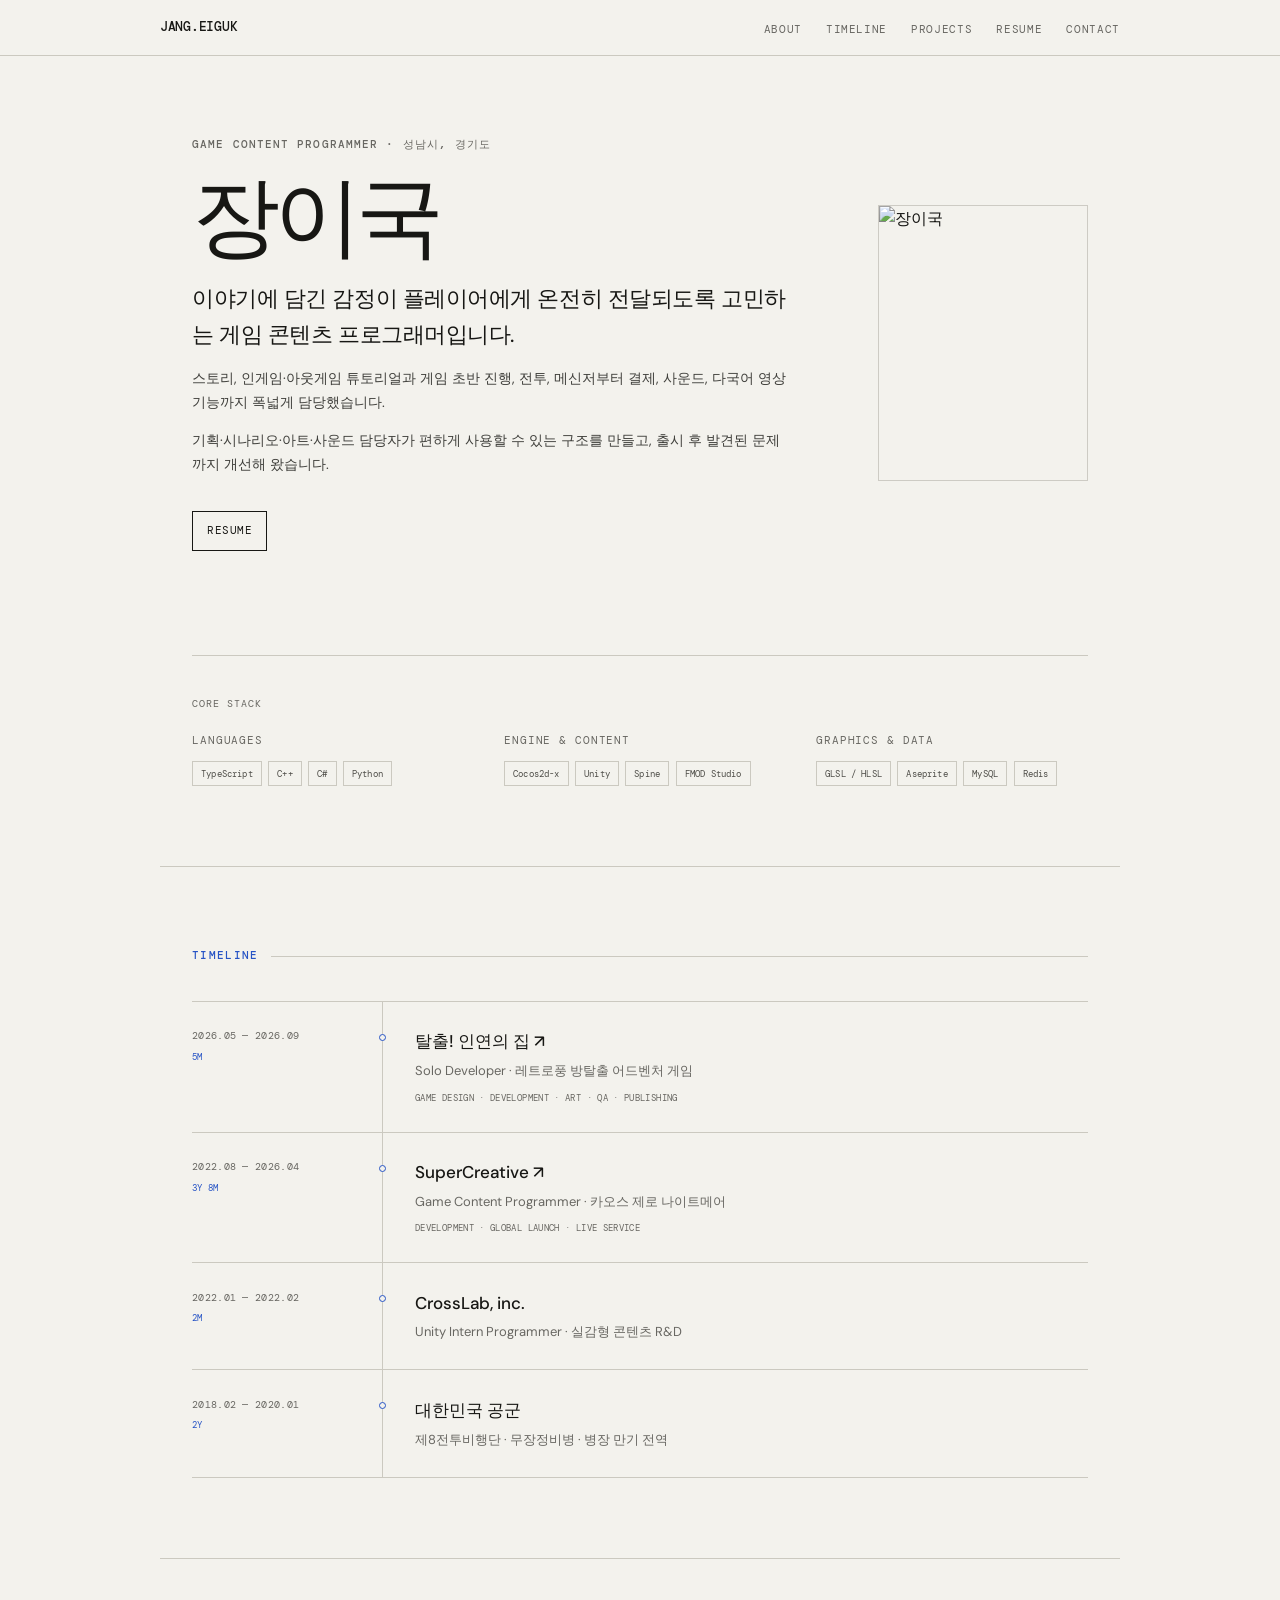
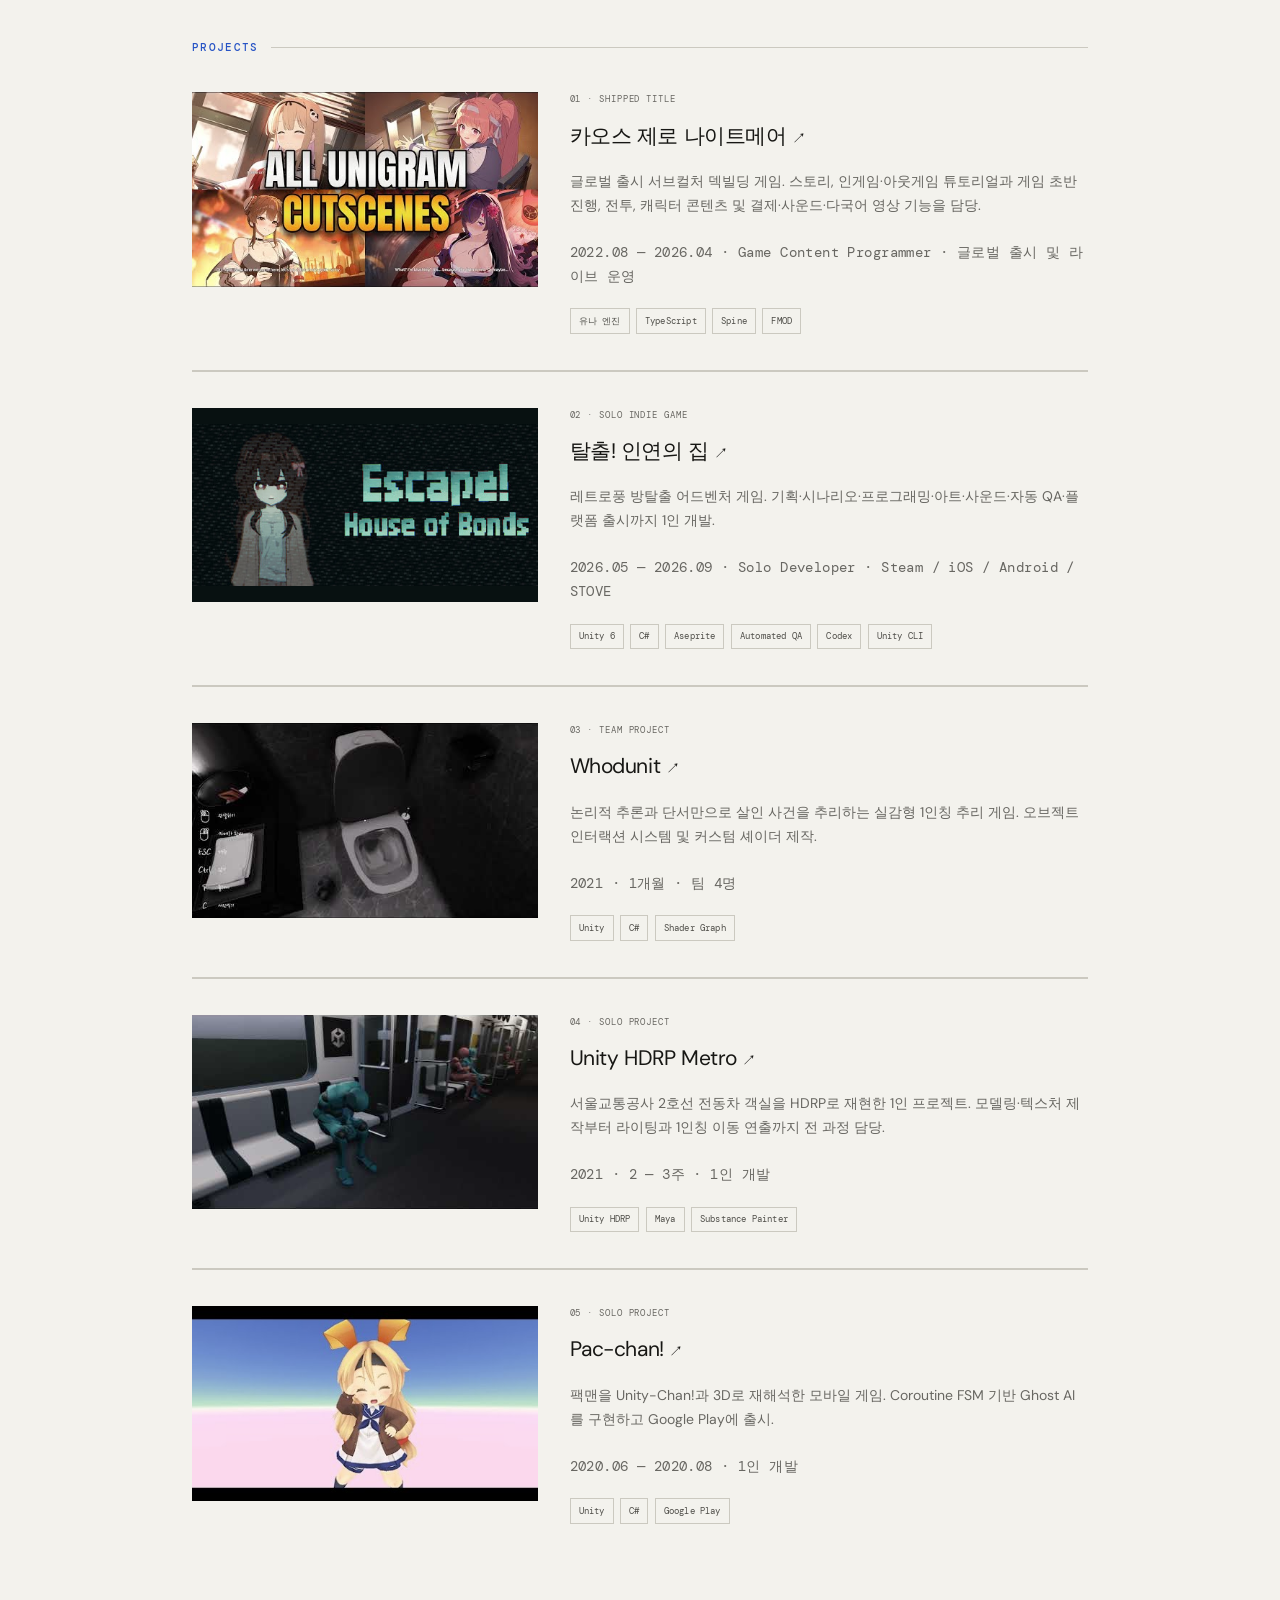
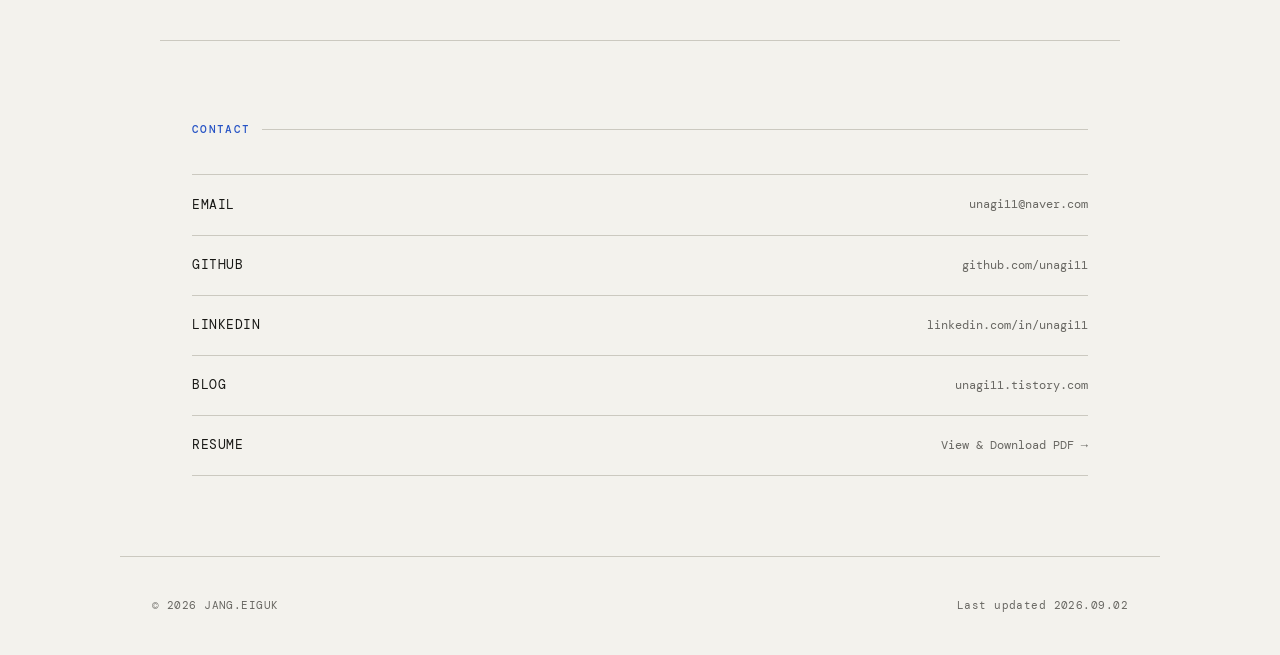
==== commit 344e0d62: "원격 포트폴리오와 이력서 업데이트 병합" ====
--- a/index.html
+++ b/index.html
@@ -3,10 +3,10 @@
 <head>
   <meta charset="UTF-8">
   <meta name="viewport" content="width=device-width, initial-scale=1.0">
-  <title>JANG.EIGUK — 게임 컨텐츠 프로그래머 포트폴리오</title>
+  <title>JANG.EIGUK — 게임 콘텐츠 프로그래머 포트폴리오</title>
 
   <!-- SEO -->
-  <meta name="description" content="장이국 (JANG.EIGUK) — 게임 컨텐츠 프로그래머 포트폴리오. 유나 엔진(Cocos2d-x 개조) 기반 멀티플랫폼(AOS · iOS · PC) 서브컬처 덱빌딩 게임 제작. TypeScript · C++ · C# · GLSL · Unity · FMOD.">
+  <meta name="description" content="장이국 (JANG.EIGUK) — 이야기에 담긴 감정이 플레이어에게 온전히 전달되도록 고민하는 게임 콘텐츠 프로그래머.">
   <meta name="author" content="장이국 (JANG.EIGUK)">
   <meta name="keywords" content="게임 프로그래머, 게임 컨텐츠 프로그래머, Game Developer, Game Programmer, Unity, Cocos2d-x, TypeScript, 포트폴리오, JANG.EIGUK, 장이국">
   <link rel="canonical" href="https://unagi11.github.io/profile/">
@@ -14,8 +14,8 @@
   <!-- Open Graph -->
   <meta property="og:type" content="website">
   <meta property="og:url" content="https://unagi11.github.io/profile/">
-  <meta property="og:title" content="JANG.EIGUK — 게임 컨텐츠 프로그래머">
-  <meta property="og:description" content="유나 엔진(Cocos2d-x 개조) 기반 멀티플랫폼 서브컬처 덱빌딩 게임을 만든 게임 컨텐츠 프로그래머 장이국의 포트폴리오.">
+  <meta property="og:title" content="JANG.EIGUK — 게임 콘텐츠 프로그래머">
+  <meta property="og:description" content="이야기에 담긴 감정이 플레이어에게 온전히 전달되도록 고민하는 게임 콘텐츠 프로그래머 장이국의 포트폴리오.">
   <meta property="og:image" content="https://unagi11.github.io/profile/assets/profile-og.jpg">
   <meta property="og:image:width" content="1200">
   <meta property="og:image:height" content="630">
@@ -24,8 +24,7 @@
   <meta property="og:site_name" content="JANG.EIGUK Portfolio">
 
   <!-- Theme Color -->
-  <meta name="theme-color" content="#f5f4f0" media="(prefers-color-scheme: light)">
-  <meta name="theme-color" content="#0e0e0d" media="(prefers-color-scheme: dark)">
+  <meta name="theme-color" content="#245edb">
 
   <link rel="icon" type="image/png" sizes="32x32" href="assets/favicon-32.png">
   <link rel="icon" type="image/png" sizes="120x120" href="assets/favicon.png">
@@ -151,69 +150,6 @@
       margin-bottom: 2rem;
     }
 
-    /* AVAILABILITY BADGE */
-    .avail-badge {
-      display: inline-flex;
-      align-items: center;
-      gap: 0.5rem;
-      font-family: var(--mono);
-      font-size: 11px;
-      font-weight: 500;
-      letter-spacing: 0.08em;
-      text-transform: uppercase;
-      color: #059669;
-      background: rgba(5, 150, 105, 0.08);
-      border: 1px solid rgba(5, 150, 105, 0.25);
-      padding: 0.35rem 0.7rem;
-      border-radius: 999px;
-      margin-bottom: 1.5rem;
-    }
-
-    @media (prefers-color-scheme: dark) {
-      .avail-badge {
-        color: #34d399;
-        background: rgba(52, 211, 153, 0.10);
-        border-color: rgba(52, 211, 153, 0.30);
-      }
-    }
-
-    .status-dot,
-    .avail-dot {
-      width: 8px;
-      height: 8px;
-      border-radius: 50%;
-      background: #10b981;
-      display: inline-block;
-      position: relative;
-      flex-shrink: 0;
-    }
-
-    .status-dot {
-      margin-right: 0.4rem;
-      vertical-align: 1px;
-    }
-
-    .avail-dot::after,
-    .status-dot::after {
-      content: '';
-      position: absolute;
-      inset: -3px;
-      border-radius: 50%;
-      background: #10b981;
-      opacity: 0.5;
-      animation: availPulse 1.8s ease-out infinite;
-    }
-
-    @keyframes availPulse {
-      0%   { transform: scale(0.6); opacity: 0.55; }
-      100% { transform: scale(1.8); opacity: 0; }
-    }
-
-    @media (prefers-reduced-motion: reduce) {
-      .avail-dot::after,
-      .status-dot::after { animation: none; opacity: 0.35; transform: scale(1.1); }
-    }
-
     .hero-name {
       font-size: clamp(3rem, 9vw, 5.5rem);
       font-weight: 300;
@@ -222,13 +158,6 @@
       margin-bottom: 2rem;
     }
 
-    .hero-tagline {
-      font-size: 1.05rem;
-      color: var(--muted);
-      line-height: 1.8;
-      margin-bottom: 3rem;
-    }
-
     .hero-photo {
       width: 100%;
       height: 320px;
@@ -237,43 +166,6 @@
       display: block;
     }
 
-    .hero-cta {
-      display: inline-flex;
-      gap: 1rem;
-      flex-wrap: wrap;
-    }
-
-    .btn {
-      font-family: var(--mono);
-      font-size: 12px;
-      font-weight: 500;
-      letter-spacing: 0.04em;
-      text-transform: uppercase;
-      text-decoration: none;
-      padding: 0.65rem 1.4rem;
-      border: 1px solid var(--border);
-      color: var(--text);
-      background: transparent;
-      transition: background 0.2s, border-color 0.2s;
-      cursor: pointer;
-    }
-
-    .btn:hover {
-      background: var(--surface);
-      border-color: var(--muted);
-    }
-
-    .btn-filled {
-      background: var(--text);
-      color: var(--bg);
-      border-color: var(--text);
-    }
-
-    .btn-filled:hover {
-      opacity: 0.85;
-      background: var(--text);
-    }
-
     /* SECTION HEADER */
     .sec-label {
       font-family: var(--mono);
@@ -294,121 +186,7 @@
       background: var(--border);
     }
 
-    /* GANTT CHART */
-    .gantt {
-      font-family: var(--mono);
-      font-size: 11px;
-      color: var(--muted);
-    }
-
-    .gantt-header {
-      display: grid;
-      grid-template-columns: 110px 1fr;
-      gap: 1rem;
-      margin-bottom: 0.5rem;
-    }
-
-    .gantt-years {
-      position: relative;
-      height: 1.1rem;
-      border-bottom: 1px solid var(--border);
-    }
-
-    .gantt-years span {
-      position: absolute;
-      bottom: 0.15rem;
-      transform: translateX(-50%);
-      font-size: 10px;
-    }
-
-    .gantt-row {
-      display: grid;
-      grid-template-columns: 110px 1fr;
-      gap: 1rem;
-      align-items: center;
-      margin-bottom: 0.45rem;
-    }
-
-    .gantt-label {
-      font-size: 10px;
-      letter-spacing: 0.1em;
-      text-transform: uppercase;
-      color: var(--muted);
-    }
-
-    .gantt-track {
-      position: relative;
-      height: 22px;
-      background: rgba(125, 125, 125, 0.08);
-      border-radius: 3px;
-    }
-
-    .gantt-bar {
-      position: absolute;
-      top: 3px;
-      bottom: 3px;
-      border-radius: 2px;
-      color: #fff;
-      font-size: 10px;
-    }
-
-    .gantt-bar-label {
-      display: block;
-      padding: 0 6px;
-      line-height: 16px;
-      white-space: nowrap;
-      overflow: hidden;
-      text-overflow: ellipsis;
-    }
-
-    .gantt-bar.c-career     { background: #2563eb; }
-    .gantt-bar.c-education  { background: #059669; }
-    .gantt-bar.c-military   { background: #6b7280; }
-    .gantt-bar.c-activities { background: #d97706; }
-
-    .gantt-bar {
-      cursor: pointer;
-      transition: filter 0.15s, transform 0.15s;
-    }
-    .gantt-bar:hover {
-      filter: brightness(1.15);
-      transform: translateY(-1px);
-      z-index: 2;
-    }
-    #gantt-tip {
-      position: fixed;
-      background: #1a1a1a;
-      color: #fff;
-      padding: 0.55rem 0.75rem;
-      border-radius: 4px;
-      font-family: var(--sans);
-      font-size: 11px;
-      line-height: 1.5;
-      white-space: pre-line;
-      max-width: min(280px, calc(100vw - 24px));
-      box-shadow: 0 4px 12px rgba(0, 0, 0, 0.25);
-      border: 1px solid rgba(255, 255, 255, 0.08);
-      pointer-events: none;
-      z-index: 10000;
-      opacity: 0;
-      transition: opacity 0.15s;
-    }
-    #gantt-tip.show { opacity: 1; }
-
-    @media (max-width: 640px) {
-      .gantt-header,
-      .gantt-row { grid-template-columns: 70px 1fr; gap: 0.5rem; }
-      .gantt-bar { font-size: 9px; padding: 0 4px; }
-    }
-
     /* ABOUT */
-    .about-grid {
-      display: grid;
-      grid-template-columns: 1fr 200px;
-      gap: 4rem;
-      align-items: start;
-    }
-
     .about-text p {
       color: var(--muted);
       line-height: 1.9;
@@ -416,28 +194,6 @@
     }
 
     .about-text p:last-child { margin-bottom: 0; }
-
-    .about-meta {
-      border-left: 1px solid var(--border);
-      padding-left: 2rem;
-    }
-
-    .meta-row {
-      margin-bottom: 2rem;
-    }
-
-    .meta-row dt {
-      font-family: var(--mono);
-      font-size: 11px;
-      letter-spacing: 0.08em;
-      text-transform: uppercase;
-      color: var(--muted);
-      margin-bottom: 0.3rem;
-    }
-
-    .meta-row dd {
-      font-size: 14px;
-    }
 
     /* SKILLS */
     .skills-grid {
@@ -654,15 +410,6 @@
     }
 
     /* CONTACT */
-    .contact-intro {
-      font-size: 1.5rem;
-      font-weight: 300;
-      letter-spacing: -0.02em;
-      line-height: 1.4;
-      margin-bottom: 2.5rem;
-      max-width: 500px;
-    }
-
     .contact-links {
       display: flex;
       flex-direction: column;
@@ -721,8 +468,6 @@
       section { padding-left: 1.25rem; padding-right: 1.25rem; }
       #hero { grid-template-columns: 1fr 120px; gap: 0 1.5rem; }
       .hero-photo { height: auto; width: 120px; object-position: center center; margin-top: 0; }
-      .about-grid { grid-template-columns: 1fr; gap: 2.5rem; }
-      .about-meta { border-left: none; padding-left: 0; border-top: 1px solid var(--border); padding-top: 1.5rem; }
       .skills-grid { grid-template-columns: 1fr 1fr; }
       .timeline-item { grid-template-columns: 1fr; gap: 0.5rem; }
       .project-item { grid-template-columns: 1fr; }
@@ -731,21 +476,18 @@
       footer { flex-direction: column; gap: 0.5rem; text-align: center; }
     }
   </style>
+  <link rel="stylesheet" href="assets/retro.css">
 </head>
-<body>
+<body class="home-shell">
 
   <nav>
-    <a href="#hero" class="nav-logo">JANG.EIGUK</a>
+    <a href="#hero" class="nav-logo" aria-label="JANG.EIGUK 홈">JANG.EIGUK</a>
     <ul class="nav-links">
-      <li><a href="#about">About</a></li>
-      <li><a href="#skills">Skills</a></li>
-      <li><a href="#timeline">Timeline</a></li>
-      <li><a href="#projects">Projects</a></li>
-      <li><a href="#career">Career</a></li>
-      <li><a href="#education">Education</a></li>
-      <li><a href="#certificates">Certificates</a></li>
-      <li><a href="#activities">Activities</a></li>
-      <li><a href="#contact">Contact</a></li>
+      <li><a href="#hero" aria-label="About">About</a></li>
+      <li><a href="#timeline" aria-label="Timeline">Timeline</a></li>
+      <li><a href="#projects" aria-label="Projects">Projects</a></li>
+      <li><a href="resume.html" aria-label="Resume">Resume</a></li>
+      <li><a href="#contact" aria-label="Contact">Contact</a></li>
     </ul>
   </nav>
 
@@ -753,355 +495,159 @@
   <section id="hero">
     <div class="hero-content">
       <p class="hero-label">Game Content Programmer · 성남시, 경기도</p>
-      <span class="avail-badge" aria-label="현재 이직을 열어두고 있습니다">
-        <span class="avail-dot" aria-hidden="true"></span>
-        Available · Open to offers
-      </span>
-      <h1 class="hero-name">장이국</h1>
-      <p class="hero-tagline">게임 컨텐츠 프로그래머</p>
+      <h1 class="hero-name" aria-label="장이국">장이국</h1>
+      <div class="hero-intro">
+        <p>이야기에 담긴 감정이 플레이어에게 온전히 전달되도록 고민하는 게임 콘텐츠 프로그래머입니다.</p>
+        <p>스토리, 인게임·아웃게임 튜토리얼과 게임 초반 진행, 전투, 메신저부터 결제, 사운드, 다국어 영상 기능까지 폭넓게 담당했습니다.</p>
+        <p>기획·시나리오·아트·사운드 담당자가 편하게 사용할 수 있는 구조를 만들고, 출시 후 발견된 문제까지 개선해 왔습니다.</p>
+      </div>
       <div class="hero-cta">
-        <a href="#projects" class="btn btn-filled">View Projects</a>
-        <a href="#contact" class="btn">Get in Touch</a>
+        <a href="resume.html" class="btn">Resume</a>
       </div>
     </div>
-    <img src="assets/profile.jpg" alt="장이국" class="hero-photo">
-  </section>
-
-  <!-- ABOUT -->
-  <section id="about">
-    <p class="sec-label">About</p>
-    <div class="about-grid">
-      <div class="about-text">
-        <p>
-          유저가 몰입할 수 있는, <strong>이야기가 있는 게임</strong>을 만들고 싶습니다.
-        </p>
-        <p>
-          유나 엔진(Cocos2d-x 개조) 기반의 멀티플랫폼(AOS · iOS · PC) 서브컬처 덱빌딩 게임 제작에 참여하여 스토리 재생 시스템부터 튜토리얼, 결제 SDK 연동, Tokyo Game Show 시연용 버전까지 유저가 경험하는 게임 플로우 전반을 설계하고 구현했습니다.
-        </p>
-        <p>
-          유튜브, 게임 방송, 영화, 인디게임, 콘솔게임, 서브컬처 등 다양한 미디어를 즐기며, 유저 관점의 경험을 개발에 녹이는 것을 중요하게 생각합니다.
-        </p>
-      </div>
-      <div class="about-meta">
-        <dl>
-          <div class="meta-row">
-            <dt>Location</dt>
-            <dd>경기 성남</dd>
-          </div>
-          <div class="meta-row">
-            <dt>Experience</dt>
-            <dd>~4 Years</dd>
-          </div>
-          <div class="meta-row">
-            <dt>Focus</dt>
-            <dd>Game Content Programming</dd>
-          </div>
-          <div class="meta-row">
+    <img src="assets/profile.jpg" alt="장이국" class="hero-photo" role="button" tabindex="0" aria-label="장이국 프로필 사진">
+    <div class="hero-about">
+      <div class="hero-stack">
+        <p class="about-stack-label">Core Stack</p>
+        <div class="skills-grid">
+          <dl class="skill-group">
             <dt>Languages</dt>
-            <dd>한국어 · English (TOEIC 715) · 日本語 (JLPT N3)</dd>
-          </div>
-        </dl>
-      </div>
-    </div>
-  </section>
-
-  <!-- SKILLS -->
-  <section id="skills">
-    <p class="sec-label">Skills</p>
-
-    <div class="skills-grid">
-      <dl class="skill-group">
-        <dt>Languages</dt>
-        <dd>
-          <span class="tag">TypeScript</span>
-          <span class="tag">C++</span>
-          <span class="tag">C#</span>
-          <span class="tag">Python</span>
-          <span class="tag">GLSL</span>
-        </dd>
-      </dl>
-      <dl class="skill-group">
-        <dt>Engine / Tools</dt>
-        <dd>
-          <span class="tag">Cocos2d-x</span>
-          <span class="tag">Unity</span>
-          <span class="tag">Spine</span>
-          <span class="tag">FMOD Studio</span>
-        </dd>
-      </dl>
-      <dl class="skill-group">
-        <dt>Infra / DB</dt>
-        <dd>
-          <span class="tag">MySQL</span>
-          <span class="tag">Redis</span>
-          <span class="tag">SVN</span>
-          <span class="tag">Git</span>
-          <span class="tag">Mercurial</span>
-          <span class="tag">Firebase</span>
-        </dd>
-      </dl>
-    </div>
-  </section>
-
-  <!-- TIMELINE (GANTT) -->
-  <section id="timeline">
-    <p class="sec-label">Timeline</p>
-    <div class="gantt">
-      <div class="gantt-header">
-        <div></div>
-        <div class="gantt-years">
-          <span style="left:0%">2013</span>
-          <span style="left:14.29%">2015</span>
-          <span style="left:28.57%">2017</span>
-          <span style="left:42.86%">2019</span>
-          <span style="left:57.14%">2021</span>
-          <span style="left:71.43%">2023</span>
-          <span style="left:85.71%">2025</span>
-          <span style="left:100%">2027</span>
-        </div>
-      </div>
-
-      <div class="gantt-row">
-        <span class="gantt-label">Career</span>
-        <div class="gantt-track">
-          <div class="gantt-bar c-career" style="left:64.29%; width:1.19%;" data-tip="CrossLab, inc.&#10;2022.01 — 2022.02&#10;Unity Intern Programmer"></div>
-          <div class="gantt-bar c-career" style="left:68.45%; width:26.79%;" data-tip="SuperCreative&#10;2022.08 — 2026.04&#10;Game Content Programmer · 카오스 제로 나이트메어"><span class="gantt-bar-label">SuperCreative</span></div>
-        </div>
-      </div>
-
-      <div class="gantt-row">
-        <span class="gantt-label">Military</span>
-        <div class="gantt-track">
-          <div class="gantt-bar c-military" style="left:36.31%; width:14.29%;" data-tip="대한민국 공군&#10;2018.02 — 2020.01&#10;제8전투비행단 · 무장정비병&#10;병장 만기 전역"><span class="gantt-bar-label">공군 무장정비</span></div>
-        </div>
-      </div>
-
-      <div class="gantt-row">
-        <span class="gantt-label">Education</span>
-        <div class="gantt-track">
-          <div class="gantt-bar c-education" style="left:22.62%; width:47.02%;" data-tip="숭실대학교 컴퓨터학부&#10;2016.03 — 2022.09&#10;전체 GPA 3.82 / 4.5 · 전공 GPA 3.87 / 4.5"><span class="gantt-bar-label">숭실대학교 컴퓨터학부</span></div>
-        </div>
-      </div>
-
-      <div class="gantt-row">
-        <span class="gantt-label">Activities</span>
-        <div class="gantt-track">
-          <div class="gantt-bar c-activities" style="left:0%; width:21.43%;" data-tip="CPU&#10;2013 — 2015&#10;평택고등학교 프로그래밍 동아리&#10;동아리 경진대회 방탈출/추리 게임 출품"><span class="gantt-bar-label">CPU</span></div>
-          <div class="gantt-bar c-activities" style="left:21.43%; width:48.21%;" data-tip="겜마루 (GAMMARU)&#10;2016 — 2022&#10;숭실대학교 게임 제작 중앙동아리&#10;21기 입단 · 2017년 회장&#10;공모전 2등(2016) · 3등(2021)"><span class="gantt-bar-label">겜마루</span></div>
+            <dd>
+              <span class="tag">TypeScript</span>
+              <span class="tag">C++</span>
+              <span class="tag">C#</span>
+              <span class="tag">Python</span>
+            </dd>
+          </dl>
+          <dl class="skill-group">
+            <dt>Engine &amp; Content</dt>
+            <dd>
+              <span class="tag">Cocos2d-x</span>
+              <span class="tag">Unity</span>
+              <span class="tag">Spine</span>
+              <span class="tag">FMOD Studio</span>
+            </dd>
+          </dl>
+          <dl class="skill-group">
+            <dt>Graphics &amp; Data</dt>
+            <dd>
+              <span class="tag">GLSL / HLSL</span>
+              <span class="tag">Aseprite</span>
+              <span class="tag">MySQL</span>
+              <span class="tag">Redis</span>
+            </dd>
+          </dl>
         </div>
       </div>
     </div>
   </section>
 
+  <!-- TIMELINE -->
+  <section id="timeline">
+    <p class="sec-label">Timeline</p>
+
+    <div class="career-timeline">
+      <article class="career-entry">
+        <p class="career-period">2026.05 — 2026.09 <span>5M</span></p>
+        <div class="career-content">
+          <h3><a href="project-escape-house-of-bonds.html">탈출! 인연의 집 ↗</a></h3>
+          <p>Solo Developer · 레트로풍 방탈출 어드벤처 게임</p>
+          <small>Game Design · Development · Art · QA · Publishing</small>
+        </div>
+      </article>
+      <article class="career-entry">
+        <p class="career-period">2022.08 — 2026.04 <span>3Y 8M</span></p>
+        <div class="career-content">
+          <h3><a href="project-czn.html">SuperCreative ↗</a></h3>
+          <p>Game Content Programmer · 카오스 제로 나이트메어</p>
+          <small>Development · Global Launch · Live Service</small>
+        </div>
+      </article>
+      <article class="career-entry">
+        <p class="career-period">2022.01 — 2022.02 <span>2M</span></p>
+        <div class="career-content">
+          <h3>CrossLab, inc.</h3>
+          <p>Unity Intern Programmer · 실감형 콘텐츠 R&amp;D</p>
+        </div>
+      </article>
+      <article class="career-entry">
+        <p class="career-period">2018.02 — 2020.01 <span>2Y</span></p>
+        <div class="career-content">
+          <h3>대한민국 공군</h3>
+          <p>제8전투비행단 · 무장정비병 · 병장 만기 전역</p>
+        </div>
+      </article>
+    </div>
+  </section>
+
   <!-- PROJECTS -->
   <section id="projects">
     <p class="sec-label">Projects</p>
     <div class="projects-list">
 
-      <div class="project-item">
-        <p class="project-num">01</p>
-        <h3><a href="https://github.com/unagi11/EscapeUnity-demo" target="_blank" rel="noopener">탈출! 인연의 집<span class="arrow">↗</span></a></h3>
-        <p>Unity 6로 제작한 내러티브 방탈출 게임. 데이터 주도형 상호작용, 3개 언어 현지화, 세이브/로드, 커스텀 포스트 이펙트와 다섯 엔딩 자동 QA를 구현했습니다.</p>
-        <p class="project-meta">2026.05 — 2026.09 · 1인 개발 · Steam / Google Play / App Store / STOVE 출시 준비</p>
+      <article class="project-item project-featured">
+        <a class="project-media" href="project-czn.html" aria-label="카오스 제로 나이트메어 프로젝트 보기">
+          <img src="assets/project-czn-thumb.jpg" alt="카오스 제로 나이트메어 작업 영상" loading="eager">
+        </a>
+        <p class="project-num">01 · SHIPPED TITLE</p>
+        <h3><a href="project-czn.html">카오스 제로 나이트메어<span class="arrow">↗</span></a></h3>
+        <p>글로벌 출시 서브컬처 덱빌딩 게임. 스토리, 인게임·아웃게임 튜토리얼과 게임 초반 진행, 전투, 캐릭터 콘텐츠 및 결제·사운드·다국어 영상 기능을 담당.</p>
+        <p class="project-meta">2022.08 — 2026.04 · Game Content Programmer · 글로벌 출시 및 라이브 운영</p>
         <div class="project-tags">
-          <span class="tag">Unity 6</span>
-          <span class="tag">C#</span>
-          <span class="tag">URP</span>
-          <span class="tag">UniTask</span>
-          <span class="tag">GitHub Actions</span>
+          <span class="tag">유나 엔진</span><span class="tag">TypeScript</span><span class="tag">Spine</span><span class="tag">FMOD</span>
         </div>
-      </div>
-
-      <div class="project-item">
-        <p class="project-num">02</p>
-        <h3><a href="project-czn.html">카오스 제로 나이트메어<span class="arrow">↗</span></a></h3>
-        <p>멀티플랫폼(AOS · iOS · PC) 서브컬처 덱빌딩 게임. 스토리 · 튜토리얼 · 전투 임무 · 메신저 · 심리 상담 · 특전 · 사운드 등 컨텐츠 전반 제작.</p>
-        <p class="project-meta">2022.08 — 2026.04 · 회사 프로젝트 · 글로벌 출시 2025.10.22</p>
-        <div class="project-tags">
-          <span class="tag">유나 엔진 (Cocos2d-x 개조)</span>
-          <span class="tag">TypeScript</span>
-          <span class="tag">Spine</span>
-          <span class="tag">FMOD</span>
-          <span class="tag">MySQL</span>
-          <span class="tag">Redis</span>
-        </div>
-      </div>
-
-      <div class="project-item">
-        <p class="project-num">03</p>
+      </article>
+
+      <article class="project-item">
+        <a class="project-media" href="project-escape-house-of-bonds.html" aria-label="탈출! 인연의 집 프로젝트 보기">
+          <img src="assets/project-escape-main.png" alt="Escape! House of Bonds 타이틀 이미지" loading="lazy" style="object-fit: contain; background: #071111;">
+        </a>
+        <p class="project-num">02 · SOLO INDIE GAME</p>
+        <h3><a href="project-escape-house-of-bonds.html">탈출! 인연의 집<span class="arrow">↗</span></a></h3>
+        <p>레트로풍 방탈출 어드벤처 게임. 기획·시나리오·프로그래밍·아트·사운드·자동 QA·플랫폼 출시까지 1인 개발.</p>
+        <p class="project-meta">2026.05 — 2026.09 · Solo Developer · Steam / iOS / Android / STOVE</p>
+        <div class="project-tags"><span class="tag">Unity 6</span><span class="tag">C#</span><span class="tag">Aseprite</span><span class="tag">Automated QA</span><span class="tag">Codex</span><span class="tag">Unity CLI</span></div>
+      </article>
+
+      <article class="project-item">
+        <a class="project-media" href="project-whodunit.html" aria-label="Whodunit 프로젝트 보기">
+          <img src="assets/project-whodunit-thumb.jpg" alt="Whodunit 게임 영상" loading="lazy">
+        </a>
+        <p class="project-num">03 · TEAM PROJECT</p>
         <h3><a href="project-whodunit.html">Whodunit<span class="arrow">↗</span></a></h3>
         <p>논리적 추론과 단서만으로 살인 사건을 추리하는 실감형 1인칭 추리 게임. 오브젝트 인터랙션 시스템 및 커스텀 셰이더 제작.</p>
         <p class="project-meta">2021 · 1개월 · 팀 4명</p>
-        <div class="project-tags">
-          <span class="tag">Unity</span>
-          <span class="tag">C#</span>
-          <span class="tag">Shader Graph</span>
-        </div>
-      </div>
-
-      <div class="project-item">
-        <p class="project-num">04</p>
+        <div class="project-tags"><span class="tag">Unity</span><span class="tag">C#</span><span class="tag">Shader Graph</span></div>
+      </article>
+
+      <article class="project-item">
+        <a class="project-media" href="project-hdrp-metro.html" aria-label="Unity HDRP Metro 프로젝트 보기">
+          <img src="assets/project-metro-thumb.jpg" alt="Unity HDRP Metro 영상" loading="lazy">
+        </a>
+        <p class="project-num">04 · SOLO PROJECT</p>
         <h3><a href="project-hdrp-metro.html">Unity HDRP Metro<span class="arrow">↗</span></a></h3>
-        <p>서울 교통공사 2호선 전동차 객실을 HDRP로 재현한 프로젝트. Normal Map 베이킹, 1인칭 컨트롤러, 카메라 흔들림 효과 구현.</p>
+        <p>서울교통공사 2호선 전동차 객실을 HDRP로 재현한 1인 프로젝트. 모델링·텍스처 제작부터 라이팅과 1인칭 이동 연출까지 전 과정 담당.</p>
         <p class="project-meta">2021 · 2 — 3주 · 1인 개발</p>
-        <div class="project-tags">
-          <span class="tag">Unity HDRP</span>
-          <span class="tag">Maya</span>
-          <span class="tag">ZBrush</span>
-          <span class="tag">Substance Painter</span>
-        </div>
-      </div>
-
-      <div class="project-item">
-        <p class="project-num">05</p>
+        <div class="project-tags"><span class="tag">Unity HDRP</span><span class="tag">Maya</span><span class="tag">Substance Painter</span></div>
+      </article>
+
+      <article class="project-item">
+        <a class="project-media" href="project-pacchan.html" aria-label="Pac-chan 프로젝트 보기">
+          <img src="assets/project-pacchan-thumb.jpg" alt="Pac-chan 게임 영상" loading="lazy">
+        </a>
+        <p class="project-num">05 · SOLO PROJECT</p>
         <h3><a href="project-pacchan.html">Pac-chan!<span class="arrow">↗</span></a></h3>
-        <p>팩맨을 Unity-Chan!과 3D로 재해석한 모바일 게임. Ghost AI(Coroutine FSM), 서드파티 조이스틱 컨트롤러 구현. Google Play 정식 출시.</p>
+        <p>팩맨을 Unity-Chan!과 3D로 재해석한 모바일 게임. Coroutine FSM 기반 Ghost AI를 구현하고 Google Play에 출시.</p>
         <p class="project-meta">2020.06 — 2020.08 · 1인 개발</p>
-        <div class="project-tags">
-          <span class="tag">Unity</span>
-          <span class="tag">C#</span>
-          <span class="tag">Blender</span>
-          <span class="tag">Google Play</span>
-        </div>
-      </div>
-
-    </div>
-  </section>
-
-  <!-- CAREER -->
-  <section id="career">
-    <p class="sec-label">Career</p>
-
-    <div class="timeline">
-      <div class="timeline-item">
-        <span class="tl-period">2022.08 — 2026.04</span>
-        <div class="tl-content">
-          <h3>SuperCreative</h3>
-          <p class="tl-company">스마일게이트 계열사 · Game Content Programmer · 카오스 제로 나이트메어</p>
-          <ul class="tl-list">
-            <li>스토리 플레이어 / 뷰어 툴 제작</li>
-            <li>스토리 컨텐츠 / 스토리맵 시스템 제작</li>
-            <li>튜토리얼 시스템 제작</li>
-            <li>Tencent 협업 · Midas IAP 결제 연동 · 중국 CBT 대응</li>
-            <li>Tokyo Game Show 시연용 버전 담당</li>
-            <li>메신저 시스템 (유니그램) 제작</li>
-            <li>심리 상담 시스템 제작</li>
-            <li>캐릭터 특전 시스템 제작</li>
-            <li>사운드 시스템 / FMOD 스크립팅</li>
-            <li>인게임 쉐이더 제작 (GLSL · 포스트프로세싱)</li>
-            <li>인게임 영상 음성, 자막 현지화 기능 제작</li>
-          </ul>
-        </div>
-      </div>
-      <div class="timeline-item">
-        <span class="tl-period">2022.01 — 2022.02</span>
-        <div class="tl-content">
-          <h3>CrossLab, inc.</h3>
-          <p class="tl-company">숭실대학교 소속 교원기업 · Unity Intern Programmer</p>
-        </div>
-      </div>
-      <div class="timeline-item">
-        <span class="tl-period">2018.02 — 2020.01</span>
-        <div class="tl-content">
-          <h3>대한민국 공군</h3>
-          <p class="tl-company">제8전투비행단 · 무장정비병 · 병장 만기 전역</p>
-        </div>
-      </div>
-    </div>
-  </section>
-
-  <!-- EDUCATION -->
-  <section id="education">
-    <p class="sec-label">Education</p>
-
-    <div class="timeline">
-      <div class="timeline-item">
-        <span class="tl-period">2016.03 — 2022.09</span>
-        <div class="tl-content">
-          <h3>숭실대학교</h3>
-          <p class="tl-company">컴퓨터학부</p>
-          <p>전체 GPA 3.82 / 4.5 &nbsp;·&nbsp; 전공 GPA 3.87 / 4.5</p>
-        </div>
-      </div>
-    </div>
-  </section>
-
-  <!-- CERTIFICATES -->
-  <section id="certificates">
-    <p class="sec-label">Certificates</p>
-
-    <div class="timeline">
-      <div class="timeline-item">
-        <span class="tl-period">2022.02</span>
-        <div class="tl-content">
-          <h3>운전면허 1종 보통</h3>
-        </div>
-      </div>
-      <div class="timeline-item">
-        <span class="tl-period">2022.01.13</span>
-        <div class="tl-content">
-          <h3>JLPT N3</h3>
-          <p class="tl-company">141 / 180 · 합격</p>
-        </div>
-      </div>
-      <div class="timeline-item">
-        <span class="tl-period">2021.10</span>
-        <div class="tl-content">
-          <h3>TOPCIT 374 (수준 2)</h3>
-          <p class="tl-company">소프트웨어 역량 검정</p>
-        </div>
-      </div>
-    </div>
-  </section>
-
-  <!-- ACTIVITIES -->
-  <section id="activities">
-    <p class="sec-label">Activities</p>
-
-    <div class="timeline">
-      <div class="timeline-item">
-        <span class="tl-period">2016 — 2022</span>
-        <div class="tl-content">
-          <h3><a href="https://cafe.naver.com/gammaru" target="_blank" class="inline-link">겜마루 (GAMMARU)</a></h3>
-          <p class="tl-company">숭실대학교 게임 제작 중앙동아리 · 21기 입단 · 2017년 회장</p>
-          <p class="tl-sub">게임 제작 공모전</p>
-          <ul class="tl-list">
-            <li>2016년 신입생 공모전 — 2인 대전 게임 · <strong>2등 입상</strong> (<a href="https://youtu.be/gnvfxKXbl58" target="_blank" rel="noopener" class="inline-link">영상</a>)</li>
-            <li>2017년 OB 공모전 — 3D 어드벤처 게임 (<a href="https://youtu.be/qa9s0fYDkRI" target="_blank" rel="noopener" class="inline-link">영상</a>)</li>
-            <li>2021년 OB 공모전 — 로그라이크 SRPG · <strong>3등 입상</strong> (<a href="https://youtu.be/KvFtiTkh744" target="_blank" rel="noopener" class="inline-link">영상</a>)</li>
-          </ul>
-          <p class="tl-sub">운영진 활동</p>
-          <ul class="tl-list">
-            <li>동아리 활동 총괄 운영</li>
-            <li>여름 신입생 공모전 · 겨울 OB 공모전 진행</li>
-            <li>중간총회 · MT 운영 총괄</li>
-            <li>동아리 홍보 · 가입 및 인원관리</li>
-          </ul>
-        </div>
-      </div>
-      <div class="timeline-item">
-        <span class="tl-period">2013 — 2015</span>
-        <div class="tl-content">
-          <h3><a href="https://cafe.naver.com/ptcomputer" target="_blank" class="inline-link">CPU</a></h3>
-          <p class="tl-company">평택고등학교 프로그래밍 동아리</p>
-          <p class="tl-sub">게임 제작 공모전</p>
-          <ul class="tl-list">
-            <li>2013년 동아리 경진대회 — 방탈출 게임 출품 · 전시 (<a href="https://youtu.be/9NBXV2DcF0c" target="_blank" rel="noopener" class="inline-link">영상</a>)</li>
-            <li>2014년 동아리 경진대회 — 추리 게임 출품 · 전시</li>
-          </ul>
-          <p class="tl-sub">동아리 활동</p>
-          <ul class="tl-list">
-            <li>프로그래밍 기초 학습 및 스터디 활동</li>
-          </ul>
-        </div>
-      </div>
+        <div class="project-tags"><span class="tag">Unity</span><span class="tag">C#</span><span class="tag">Google Play</span></div>
+      </article>
+
     </div>
   </section>
 
   <!-- CONTACT -->
   <section id="contact">
     <p class="sec-label">Contact</p>
-    <p class="contact-intro">편하게 연락 부탁드립니다.</p>
     <div class="contact-links">
       <a href="mailto:unagi11@naver.com" class="contact-link">
         <span>Email</span>
@@ -1128,7 +674,7 @@
 
   <footer>
     <p>© 2026 JANG.EIGUK</p>
-    <p id="last-updated">Last updated 2026.09.03</p>
+    <p id="last-updated">Last updated 2026.09.02</p>
   <script>
     (function () {
       var el = document.getElementById('last-updated');
@@ -1155,83 +701,19 @@
   </script>
   </footer>
 
-  <!-- Gantt Tooltip -->
-  <div id="gantt-tip"></div>
-  <script>
-    (function () {
-      var tip = document.getElementById('gantt-tip');
-      var activeBar = null;
-      function show(bar) {
-        var text = bar.dataset.tip;
-        if (!text) return;
-        tip.textContent = text;
-        tip.classList.add('show');
-        var rect = bar.getBoundingClientRect();
-        var tipRect = tip.getBoundingClientRect();
-        var margin = 10;
-        var left = rect.left + rect.width / 2 - tipRect.width / 2;
-        left = Math.max(margin, Math.min(left, window.innerWidth - tipRect.width - margin));
-        var top = rect.top - tipRect.height - 8;
-        if (top < margin) top = rect.bottom + 8;
-        tip.style.left = left + 'px';
-        tip.style.top = top + 'px';
-        activeBar = bar;
-      }
-      function hide() {
-        tip.classList.remove('show');
-        activeBar = null;
-      }
-      document.querySelectorAll('.gantt-bar').forEach(function (bar) {
-        bar.addEventListener('mouseenter', function () { show(bar); });
-        bar.addEventListener('mouseleave', hide);
-        bar.addEventListener('click', function (e) {
-          e.stopPropagation();
-          if (activeBar === bar) hide();
-          else show(bar);
-        });
-      });
-      document.addEventListener('click', function (e) {
-        if (!e.target.closest('.gantt-bar')) hide();
-      });
-      window.addEventListener('scroll', hide, { passive: true });
-      window.addEventListener('resize', hide);
-    })();
-  </script>
-
-  <!-- Easter Egg -->
-  <style>
-    .easter-egg {
-      position: fixed;
-      top: 50%;
-      left: -200px;
-      transform: translateY(-50%);
-      width: 200px;
-      height: 200px;
-      image-rendering: pixelated;
-      pointer-events: none;
-      z-index: 9999;
-    }
-    .easter-egg.run {
-      animation: dash 1.8s ease-in-out forwards;
-    }
-    @keyframes dash {
-      0%   { left: -200px; }
-      100% { left: calc(100vw + 200px); }
-    }
-  </style>
-  <script>
-    document.querySelector('.hero-photo').addEventListener('click', function () {
-      var img = document.createElement('img');
-      img.src = 'assets/favicon.gif';
-      img.alt = '';
-      img.className = 'easter-egg';
-      img.style.top = (Math.random() * 60 + 20) + '%';
-      img.style.transform = 'translateY(-50%) scaleX(-1)';
-      document.body.appendChild(img);
-      void img.offsetWidth;
-      img.classList.add('run');
-    });
-  </script>
+  <dialog class="project-dialog" data-project-dialog aria-label="상세 문서 보기">
+    <div class="project-dialog__bar">
+      <span class="project-dialog__label" data-project-label>Project Detail</span>
+      <div class="project-dialog__actions">
+        <a class="project-dialog__open" data-project-open href="#" target="_blank" rel="noopener">Open in New Tab ↗</a>
+        <button class="project-dialog__close" data-project-close type="button" aria-label="닫기">×</button>
+      </div>
+    </div>
+    <iframe class="project-dialog__frame" data-project-frame title="상세 문서 내용"></iframe>
+  </dialog>
+  <script src="assets/project-modal.js"></script>
+
+  <script src="assets/easter-egg.js"></script>
 
 </body>
 </html>
--- a/assets/retro.css
+++ b/assets/retro.css
@@ -0,0 +1,722 @@
+/* Editorial portfolio layer — content first, with restrained developer cues. */
+
+body.home-shell,
+body.document-shell {
+  --editorial-bg: #f3f2ed;
+  --editorial-paper: #fbfaf6;
+  --editorial-ink: #171714;
+  --editorial-muted: #686762;
+  --editorial-line: #cbc9c0;
+  --editorial-blue: #2754c5;
+  --editorial-blue-dark: #193b93;
+  --mono: 'DM Mono', ui-monospace, SFMono-Regular, Consolas, monospace;
+  --sans: 'DM Sans', Pretendard, -apple-system, BlinkMacSystemFont, sans-serif;
+  /* Keep the legacy page styles on the same light palette, even in dark OS mode. */
+  --bg: var(--editorial-bg);
+  --surface: var(--editorial-paper);
+  --text: var(--editorial-ink);
+  --muted: var(--editorial-muted);
+  --border: var(--editorial-line);
+  --tag-bg: #e7e5df;
+  color: var(--editorial-ink);
+  background: var(--editorial-bg);
+}
+
+/* Navigation */
+body.home-shell nav {
+  height: 56px;
+  padding: 0 max(2rem, calc((100vw - 960px) / 2));
+  color: var(--editorial-ink);
+  background: rgba(243, 242, 237, .94);
+  border-bottom: 1px solid var(--editorial-line);
+  backdrop-filter: blur(8px);
+}
+
+body.home-shell .nav-logo {
+  margin-right: 2rem;
+  color: var(--editorial-ink);
+  font-size: 13px;
+  letter-spacing: -.02em;
+}
+
+body.home-shell .nav-links { gap: 1.5rem; }
+body.home-shell .nav-links a {
+  color: var(--editorial-muted);
+  font-size: 11px;
+  letter-spacing: .06em;
+}
+body.home-shell .nav-links a:hover,
+body.home-shell .nav-links a:focus-visible { color: var(--editorial-blue); outline: none; }
+
+/* Shared home layout */
+body.home-shell section {
+  max-width: 960px;
+  padding: 5rem 2rem;
+}
+
+body.home-shell section + section {
+  padding-top: 5rem;
+  border-top: 1px solid var(--editorial-line);
+}
+
+body.home-shell .sec-label {
+  margin-bottom: 2.25rem;
+  color: var(--editorial-blue);
+  font-size: 11px;
+  font-weight: 500;
+  letter-spacing: .12em;
+}
+body.home-shell .sec-label::after { background: var(--editorial-line); }
+
+/* Hero */
+body.home-shell #hero {
+  min-height: 620px;
+  padding-top: 8.5rem;
+  padding-bottom: 5rem;
+  grid-template-columns: minmax(0, 1fr) 210px;
+  gap: 4rem;
+  align-items: center;
+}
+
+body.home-shell .hero-content { padding: 0; }
+body.home-shell .hero-label {
+  margin-bottom: 1.25rem;
+  color: var(--editorial-muted);
+  font-size: 11px;
+  font-weight: 500;
+}
+
+body.home-shell .hero-name {
+  margin-bottom: 1.35rem;
+  color: var(--editorial-ink);
+  font-size: clamp(3.5rem, 7vw, 5.5rem);
+  font-weight: 500;
+  line-height: .98;
+  letter-spacing: -.07em;
+}
+
+body.home-shell .hero-intro {
+  max-width: 600px;
+  margin-bottom: 2.15rem;
+  color: #3f3f3b;
+}
+body.home-shell .hero-intro p {
+  margin-bottom: .8rem;
+  font-size: 14px;
+  line-height: 1.75;
+}
+body.home-shell .hero-intro p:first-child {
+  color: var(--editorial-ink);
+  font-size: clamp(1.15rem, 2vw, 1.4rem);
+  line-height: 1.6;
+  letter-spacing: -.02em;
+}
+body.home-shell .hero-intro p:last-child {
+  margin-bottom: 0;
+}
+
+body.home-shell .hero-about {
+  grid-column: 1 / -1;
+  width: 100%;
+  margin-top: 2.5rem;
+  padding-top: 2.5rem;
+  border-top: 1px solid var(--editorial-line);
+}
+body.home-shell .hero-about .about-stack-label { margin-top: 0; }
+body.home-shell .hero-stack .skills-grid { grid-template-columns: repeat(3, minmax(0, 1fr)); }
+
+body.home-shell .hero-photo {
+  width: 210px;
+  height: 276px;
+  border: 1px solid var(--editorial-line);
+  filter: saturate(.75) contrast(1.03);
+  cursor: pointer;
+}
+body.home-shell .hero-photo:focus-visible { outline: 2px solid var(--editorial-blue); outline-offset: 4px; }
+
+body.home-shell .hero-cta { display: flex; }
+body.home-shell .btn {
+  display: inline-flex;
+  padding: .62rem .9rem;
+  color: var(--editorial-ink);
+  background: transparent;
+  border: 1px solid var(--editorial-ink);
+  font-family: var(--mono);
+  font-size: 11px;
+  letter-spacing: .04em;
+  text-decoration: none;
+  text-transform: uppercase;
+}
+body.home-shell .btn:hover,
+body.home-shell .btn:focus-visible {
+  color: #fff;
+  background: var(--editorial-ink);
+  outline: none;
+}
+
+.easter-egg {
+  position: fixed;
+  top: 50%;
+  left: -120px;
+  z-index: 9999;
+  width: 96px;
+  height: 96px;
+  image-rendering: pixelated;
+  pointer-events: none;
+}
+.easter-egg.run { animation: easter-dash 1.6s linear forwards; }
+@keyframes easter-dash {
+  from { left: -120px; transform: translateY(-50%) scaleX(-1); }
+  to { left: calc(100vw + 120px); transform: translateY(-50%) scaleX(-1); }
+}
+@media (prefers-reduced-motion: reduce) {
+  .easter-egg.run { animation-duration: .01ms; }
+}
+
+/* Work should be the first substantial section. */
+body.home-shell #projects { max-width: 960px; }
+body.home-shell .projects-list {
+  display: block;
+}
+
+body.home-shell .project-item {
+  display: grid;
+  grid-template-columns: minmax(260px, .8fr) minmax(0, 1.2fr);
+  grid-template-rows: auto auto 1fr auto auto;
+  gap: .4rem 2rem;
+  padding: 2.25rem 0;
+  border-top: 1px solid var(--editorial-line);
+}
+body.home-shell .project-item:last-child { border-top: 1px solid var(--editorial-line); }
+
+body.home-shell .project-featured {
+  grid-template-columns: minmax(260px, .8fr) minmax(0, 1.2fr);
+  padding-top: 0;
+  border-top: 0;
+}
+
+.project-media {
+  grid-column: 1;
+  grid-row: 1 / -1;
+  display: block;
+  aspect-ratio: 16 / 9;
+  margin: 0;
+  overflow: hidden;
+  background: #deddd6;
+}
+.project-media img {
+  display: block;
+  width: 100%;
+  height: 100%;
+  object-fit: cover;
+  filter: saturate(.86);
+  transition: transform .3s ease, filter .3s ease;
+}
+.project-media:hover img { filter: saturate(1); }
+body.home-shell .project-item > :not(.project-media) { grid-column: 2; }
+
+body.home-shell .project-num {
+  margin-bottom: .35rem;
+  color: var(--editorial-blue);
+  font-size: 9px;
+  letter-spacing: .1em;
+}
+body.home-shell .project-item h3 { margin-bottom: .65rem; font-size: 21px; }
+body.home-shell .project-item h3 a {
+  color: var(--editorial-ink);
+  text-decoration: none;
+}
+body.home-shell .project-item h3 a:hover { color: var(--editorial-blue); opacity: 1; }
+body.home-shell .project-item > p { max-width: none; color: var(--editorial-muted); }
+body.home-shell .project-meta { margin: .55rem 0 .85rem; color: var(--editorial-muted); }
+
+body.home-shell .tag {
+  padding: .28rem .5rem;
+  color: #4f4e49;
+  background: transparent;
+  border: 1px solid var(--editorial-line);
+  font-size: 9px;
+}
+
+/* Supporting sections */
+body.home-shell .about-text { max-width: 720px; }
+body.home-shell .about-text p,
+body.home-shell .tl-content p,
+body.home-shell .tl-list { color: var(--editorial-muted); }
+body.home-shell .about-text p:first-child { color: var(--editorial-ink); font-size: 1.15rem; line-height: 1.7; }
+body.home-shell .about-stack-label {
+  margin: 3rem 0 1.25rem;
+  color: var(--editorial-muted);
+  font-family: var(--mono);
+  font-size: 10px;
+  letter-spacing: .1em;
+  text-transform: uppercase;
+}
+body.home-shell .skills-grid { gap: 2.5rem; }
+body.home-shell .timeline-item { border-bottom-color: var(--editorial-line); }
+body.home-shell .tl-content h3 { font-size: 17px; }
+body.home-shell .career-timeline { border-top: 1px solid var(--editorial-line); }
+body.home-shell .career-entry {
+  display: grid;
+  grid-template-columns: 190px minmax(0, 1fr);
+  border-bottom: 1px solid var(--editorial-line);
+}
+body.home-shell .career-period,
+body.home-shell .career-content { padding: 1.65rem 0; }
+body.home-shell .career-period {
+  color: var(--editorial-muted);
+  font-family: var(--mono);
+  font-size: 10px;
+  letter-spacing: .03em;
+}
+body.home-shell .career-period span {
+  display: block;
+  margin-top: .35rem;
+  color: var(--editorial-blue);
+  font-size: 9px;
+}
+body.home-shell .career-content {
+  position: relative;
+  padding-left: 2rem;
+  border-left: 1px solid var(--editorial-line);
+}
+body.home-shell .career-content::before {
+  content: '';
+  position: absolute;
+  top: 2rem;
+  left: -4px;
+  width: 7px;
+  height: 7px;
+  background: var(--editorial-bg);
+  border: 1px solid var(--editorial-blue);
+  border-radius: 50%;
+}
+body.home-shell .career-content h3 { margin-bottom: .35rem; font-size: 17px; font-weight: 500; }
+body.home-shell .career-content h3 a { color: inherit; text-decoration: none; }
+body.home-shell .career-content h3 a:hover { color: var(--editorial-blue); }
+body.home-shell .career-content p { color: var(--editorial-muted); font-size: 13px; }
+body.home-shell .career-content small {
+  display: block;
+  margin-top: .55rem;
+  color: var(--editorial-muted);
+  font-family: var(--mono);
+  font-size: 9px;
+  letter-spacing: .04em;
+  text-transform: uppercase;
+}
+body.home-shell .contact-link { color: var(--editorial-ink); border-bottom-color: var(--editorial-line); }
+body.home-shell .contact-link span:last-child { color: var(--editorial-muted); }
+body.home-shell .contact-link:first-child { border-top-color: var(--editorial-line); }
+body.home-shell .contact-link:hover { color: var(--editorial-blue); opacity: 1; }
+body.home-shell footer { max-width: 1040px; border-top: 1px solid var(--editorial-line); }
+
+/* Project quick view */
+.project-dialog {
+  width: min(1120px, calc(100vw - 3rem));
+  height: min(880px, calc(100vh - 3rem));
+  max-width: none;
+  max-height: none;
+  margin: auto;
+  padding: 0;
+  overflow: hidden;
+  background: var(--editorial-paper);
+  border: 1px solid #aaa89f;
+  box-shadow: 0 24px 80px rgba(23, 23, 20, .22);
+}
+.project-dialog::backdrop { background: rgba(23, 23, 20, .54); }
+.project-dialog[open] { display: grid; grid-template-rows: 54px minmax(0, 1fr); }
+.project-dialog__bar {
+  display: flex;
+  align-items: center;
+  justify-content: space-between;
+  padding: 0 .75rem 0 1.25rem;
+  background: var(--editorial-paper);
+  border-bottom: 1px solid var(--editorial-line);
+}
+.project-dialog__label {
+  overflow: hidden;
+  font-family: var(--mono);
+  font-size: 11px;
+  letter-spacing: .08em;
+  text-overflow: ellipsis;
+  text-transform: uppercase;
+  white-space: nowrap;
+}
+.project-dialog__actions { display: flex; align-items: center; gap: .5rem; }
+.project-dialog__open,
+.project-dialog__close {
+  padding: .45rem .7rem;
+  color: var(--editorial-ink);
+  background: transparent;
+  border: 1px solid var(--editorial-line);
+  font-family: var(--mono);
+  font-size: 10px;
+  text-decoration: none;
+  cursor: pointer;
+}
+.project-dialog__close { width: 34px; font-size: 15px; line-height: 1; }
+.project-dialog__open:hover,
+.project-dialog__close:hover { color: #fff; background: var(--editorial-blue); border-color: var(--editorial-blue); }
+.project-dialog__frame { width: 100%; height: 100%; background: var(--editorial-bg); border: 0; }
+body.project-modal-open { overflow: hidden; }
+
+/* Project and resume pages: one continuous document, not simulated windows. */
+body.document-shell {
+  max-width: none;
+  min-height: 100vh;
+  margin: 0;
+  padding: 6rem 1.5rem 4rem;
+  font-family: var(--sans);
+}
+
+body.document-shell > header,
+body.document-shell > section {
+  width: min(960px, 100%);
+  margin: 0 auto;
+  padding: 3.5rem 4.25rem;
+  color: var(--editorial-ink);
+  background: var(--editorial-paper);
+  border: 0;
+  box-shadow: none;
+}
+body.document-shell > header {
+  padding-top: 4rem;
+  padding-bottom: 4rem;
+  border-top: 3px solid var(--editorial-blue);
+  border-bottom: 1px solid var(--editorial-line);
+}
+body.document-shell > section { border-bottom: 1px solid var(--editorial-line); }
+body.document-shell > header::before { display: none; }
+body.document-shell header h1 { color: var(--editorial-ink); font-weight: 500; }
+body.document-shell header h1 {
+  max-width: 720px;
+  font-size: clamp(2.25rem, 5vw, 3.5rem);
+  line-height: 1.08;
+  letter-spacing: -.045em;
+}
+body.document-shell header .subtitle { margin-top: .75rem; color: var(--editorial-blue); }
+body.document-shell .header-meta { margin-top: 1.35rem; line-height: 1.65; }
+body.document-shell .sec-title {
+  position: static;
+  height: auto;
+  margin-bottom: 2rem;
+  padding: 0 0 .55rem;
+  color: var(--editorial-blue);
+  background: transparent;
+  border: 0;
+  border-bottom: 1px solid var(--editorial-line);
+  text-shadow: none;
+}
+body.document-shell .sec-title::after { display: none; }
+body.document-shell .tag { color: #4f4e49; background: transparent; border: 1px solid var(--editorial-line); }
+body.document-shell .summary,
+body.document-shell .work-list li,
+body.document-shell .tl-content p,
+body.document-shell .tl-content li { color: var(--editorial-muted); }
+body.document-shell .sec-title + .summary {
+  max-width: 760px;
+  margin-bottom: .9rem;
+  color: var(--editorial-ink);
+  font-size: 17px;
+  line-height: 1.75;
+  letter-spacing: -.015em;
+}
+body.document-shell .summary + .summary { max-width: 760px; }
+body.document-shell table { background: transparent; }
+
+body.document-shell .case-study {
+  padding: 2.75rem 0;
+  border-top: 1px solid var(--editorial-line);
+}
+body.document-shell .case-study:first-of-type { padding-top: 0; border-top: 0; }
+body.document-shell .case-study-header {
+  display: grid;
+  grid-template-columns: 48px 1fr;
+  align-items: baseline;
+  margin-bottom: 1.6rem;
+}
+body.document-shell .case-index {
+  color: var(--editorial-blue);
+  font-family: var(--mono);
+  font-size: 10px;
+  letter-spacing: .1em;
+}
+body.document-shell .case-study h2 {
+  font-size: 22px;
+  font-weight: 500;
+  letter-spacing: -.025em;
+}
+body.document-shell .case-summary {
+  max-width: 720px;
+  margin-left: 48px;
+  color: var(--editorial-muted);
+  font-size: 14px;
+  line-height: 1.8;
+}
+body.document-shell .case-video-single {
+  max-width: 720px;
+  margin: 1.75rem 0 0 48px;
+}
+body.document-shell .case-video-single .video-embed { margin: 0 0 .45rem; }
+body.document-shell .case-video-single .video-caption { margin: 0; }
+body.document-shell .additional-work dt {
+  margin-bottom: .55rem;
+  color: var(--editorial-blue-dark);
+  font-family: var(--mono);
+  font-size: 10px;
+  letter-spacing: .08em;
+  text-transform: uppercase;
+}
+body.document-shell .additional-work dd {
+  color: var(--editorial-muted);
+  font-size: 13px;
+  line-height: 1.75;
+}
+body.document-shell .case-videos {
+  display: grid;
+  grid-template-columns: repeat(auto-fit, minmax(220px, 1fr));
+  gap: 1rem;
+  margin: 2rem 0 0 48px;
+}
+body.document-shell .case-videos .video-embed { margin: 0 0 .45rem; }
+body.document-shell .case-videos .video-caption { margin: 0; }
+body.document-shell .additional-work > div {
+  display: grid;
+  grid-template-columns: 180px 1fr;
+  gap: 2rem;
+  padding: 1.4rem 0;
+  border-top: 1px solid var(--editorial-line);
+}
+body.document-shell .additional-work dt { margin: 0; }
+
+body.document-shell .system-block {
+  display: grid;
+  grid-template-columns: 180px minmax(0, 1fr);
+  column-gap: 2rem;
+  margin: 0;
+  padding: 1.6rem 0;
+  border-top: 1px solid var(--editorial-line);
+}
+body.document-shell .system-block:last-child { padding-bottom: 0; }
+body.document-shell .system-block h4 {
+  grid-column: 1;
+  grid-row: 1 / span 20;
+  margin: 0;
+  color: var(--editorial-ink);
+  font-size: 14px;
+  line-height: 1.55;
+}
+body.document-shell .system-block > :not(h4) { grid-column: 2; }
+body.document-shell .work-list li { margin-bottom: .3rem; line-height: 1.7; }
+body.document-shell .work-list li:last-child { margin-bottom: 0; }
+
+body.document-shell .video-embed {
+  margin: 1.5rem 0 .55rem;
+  overflow: hidden;
+  background: #deddd6;
+  border: 1px solid var(--editorial-line);
+}
+body.document-shell .system-block .video-embed { margin-top: 0; }
+body.document-shell .video-caption {
+  margin-bottom: 1.5rem;
+  color: var(--editorial-muted);
+  text-align: left;
+}
+.video-grid {
+  display: grid;
+  grid-template-columns: repeat(2, minmax(0, 1fr));
+  gap: 1.25rem;
+  margin-top: 1.75rem;
+}
+.video-grid .video-embed { margin: 0 0 .55rem; }
+.video-grid .video-caption { margin-bottom: 0; }
+.video-fallback {
+  position: absolute;
+  inset: 0;
+  display: flex;
+  align-items: flex-end;
+  overflow: hidden;
+  color: #fff;
+  background: #1b1b19;
+  text-decoration: none;
+}
+.video-fallback img {
+  position: absolute;
+  inset: 0;
+  width: 100%;
+  height: 100%;
+  object-fit: cover;
+  opacity: .72;
+  transition: transform .25s ease, opacity .25s ease;
+}
+.video-fallback span {
+  position: relative;
+  z-index: 1;
+  width: 100%;
+  padding: 1rem 1.15rem;
+  color: #fff;
+  background: linear-gradient(transparent, rgba(0, 0, 0, .82));
+  font-family: var(--mono);
+  font-size: 11px;
+  letter-spacing: .04em;
+}
+.video-fallback:hover img,
+.video-fallback:focus-visible img { transform: scale(1.02); opacity: .88; }
+.video-fallback:focus-visible { outline: 2px solid var(--editorial-blue); outline-offset: -2px; }
+
+body.document-shell .period {
+  margin: 0;
+  padding: 1.75rem 0;
+  border-top: 1px solid var(--editorial-line);
+}
+body.document-shell .period-header { align-items: baseline; margin-bottom: 1rem; }
+body.document-shell .period-header h3 { font-size: 16px; }
+body.document-shell .period-header .count {
+  padding: .2rem .45rem;
+  color: var(--editorial-muted);
+  border: 1px solid var(--editorial-line);
+}
+body.document-shell .work-category { margin-top: 1.15rem; color: var(--editorial-blue-dark); }
+
+body.document-shell .link-list li {
+  padding: .9rem 0;
+  border-top: 1px solid var(--editorial-line);
+}
+body.document-shell .link-list li:last-child { border-bottom: 1px solid var(--editorial-line); }
+body.document-shell .link-list a {
+  display: flex;
+  justify-content: space-between;
+  color: var(--editorial-ink);
+  border: 0;
+}
+body.document-shell .link-list a::after { content: '\2197'; color: var(--editorial-blue); }
+body.document-shell .link-list a:hover { color: var(--editorial-blue); border: 0; }
+
+body.document-shell .btn-bar,
+body.document-shell .print-bar {
+  top: 0;
+  left: 0;
+  right: 0;
+  height: 56px;
+  padding: .55rem max(1.5rem, calc((100vw - 960px) / 2));
+  justify-content: flex-end;
+  background: rgba(243, 242, 237, .95);
+  border-bottom: 1px solid var(--editorial-line);
+  backdrop-filter: blur(10px);
+}
+body.document-shell .btn-back,
+body.document-shell .btn-ext,
+body.document-shell .btn-print {
+  padding: .48rem .8rem;
+  color: var(--editorial-ink);
+  background: transparent;
+  border: 1px solid var(--editorial-line);
+  border-radius: 0;
+  box-shadow: none;
+  text-transform: none;
+}
+body.document-shell .btn-ext,
+body.document-shell .btn-print { color: #fff; background: var(--editorial-blue); border-color: var(--editorial-blue); }
+
+body.document-shell.is-embedded { padding-top: 0; }
+body.document-shell.is-embedded .btn-bar,
+body.document-shell.is-embedded .print-bar { display: none; }
+
+@media (max-width: 720px) {
+  body.home-shell nav { padding: 0 1rem; }
+  body.home-shell .nav-links { gap: .85rem; }
+  body.home-shell .nav-links a { font-size: 10px; }
+  body.home-shell section { padding: 4.5rem 1.25rem; }
+  body.home-shell #hero {
+    min-height: 0;
+    padding-top: 8.5rem;
+    padding-bottom: 4.5rem;
+    grid-template-columns: 1fr 110px;
+    gap: 2rem 1.5rem;
+    align-items: start;
+  }
+  body.home-shell .hero-name { font-size: clamp(3.3rem, 17vw, 5.2rem); }
+  body.home-shell .hero-intro { max-width: none; }
+  body.home-shell .hero-photo { width: 110px; height: 145px; margin-top: 2.3rem; }
+  body.home-shell .hero-about { margin-top: 1rem; }
+  body.home-shell .hero-stack .skills-grid { grid-template-columns: 1fr; }
+  body.home-shell .project-item,
+  body.home-shell .project-featured {
+    display: block;
+    padding: 2.25rem 0;
+  }
+  body.home-shell .project-featured { padding-top: 0; }
+  body.home-shell .project-item .project-media { margin-bottom: 1.15rem; }
+  body.home-shell .skills-grid { grid-template-columns: 1fr; }
+  body.home-shell .career-entry { grid-template-columns: 1fr; }
+  body.home-shell .career-period { padding-bottom: .65rem; }
+  body.home-shell .career-period span { display: inline; margin: 0 0 0 .6rem; }
+  body.home-shell .career-content { padding: 0 0 1.5rem 1.25rem; }
+  body.home-shell .career-content::before { top: .4rem; }
+
+  .project-dialog {
+    width: 100vw;
+    height: 100dvh;
+    border: 0;
+  }
+  .project-dialog__bar { padding-left: .9rem; }
+  .project-dialog__open { display: none; }
+
+  body.document-shell { padding: 4.75rem .75rem 2rem; }
+  body.document-shell > header,
+  body.document-shell > section { padding: 2.5rem 1.25rem; }
+  body.document-shell .system-block { grid-template-columns: 1fr; gap: .75rem; }
+  body.document-shell .system-block h4,
+  body.document-shell .system-block > :not(h4) { grid-column: 1; grid-row: auto; }
+  .video-grid { grid-template-columns: 1fr; gap: 1.75rem; }
+  body.document-shell .case-study-header { grid-template-columns: 34px 1fr; }
+  body.document-shell .case-summary { margin-left: 34px; }
+  body.document-shell .case-video-single { margin-left: 34px; }
+  body.document-shell .case-videos { grid-template-columns: 1fr; margin-left: 34px; }
+  body.document-shell .additional-work > div { grid-template-columns: 1fr; gap: .4rem; }
+  body.resume-shell > header {
+    grid-template-columns: minmax(0, 1fr) 82px;
+    grid-template-rows: auto auto auto;
+    gap: .5rem 1rem;
+  }
+  body.resume-shell > header .header-info { display: contents; }
+  body.resume-shell > header h1 { grid-column: 1; grid-row: 1; }
+  body.resume-shell > header .title { grid-column: 1; grid-row: 2; }
+  body.resume-shell > header .header-photo { grid-column: 2; grid-row: 1 / span 2; width: 82px; height: 104px; }
+  body.resume-shell > header .header-contacts {
+    grid-column: 1 / -1;
+    grid-row: 3;
+    width: 100%;
+    margin-top: 1rem;
+  }
+}
+
+@media (max-width: 480px) {
+  body.home-shell .nav-logo { margin-right: .5rem; }
+  body.home-shell .nav-links li:nth-child(2),
+  body.home-shell .nav-links li:nth-child(4) { display: none; }
+  body.home-shell #hero { grid-template-columns: 1fr; }
+  body.home-shell .hero-photo { display: none; }
+  body.document-shell .header-meta { gap: .35rem; }
+}
+
+@media print {
+  body.document-shell {
+    max-width: 760px;
+    min-height: 0;
+    margin: 0 auto;
+    padding: 0;
+    color: #111;
+    background: #fff;
+  }
+  body.document-shell > header,
+  body.document-shell > section {
+    width: 100%;
+    padding: 0;
+    margin-bottom: 2rem;
+    background: #fff;
+    border: 0;
+  }
+  body.document-shell > header { padding-bottom: 1.5rem; border-bottom: 2px solid #111; }
+  body.document-shell .sec-title { color: #555; }
+}
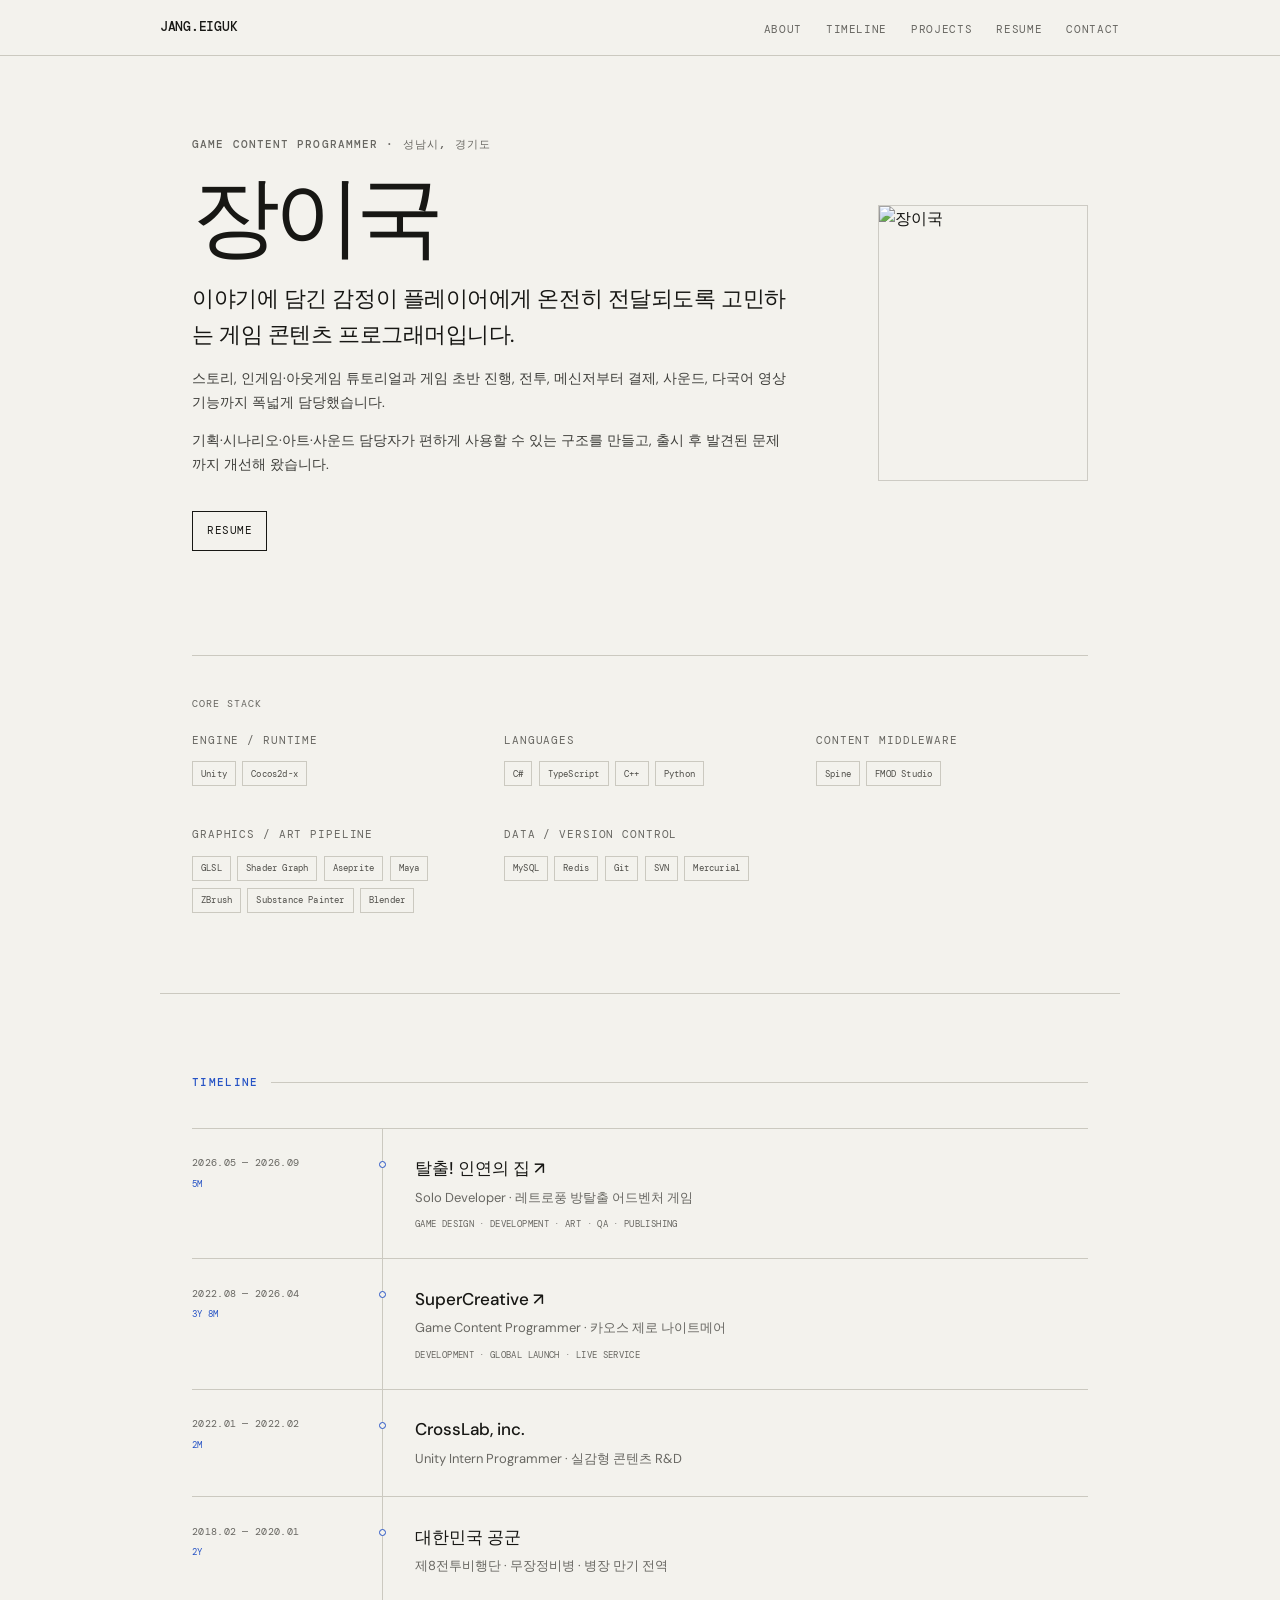
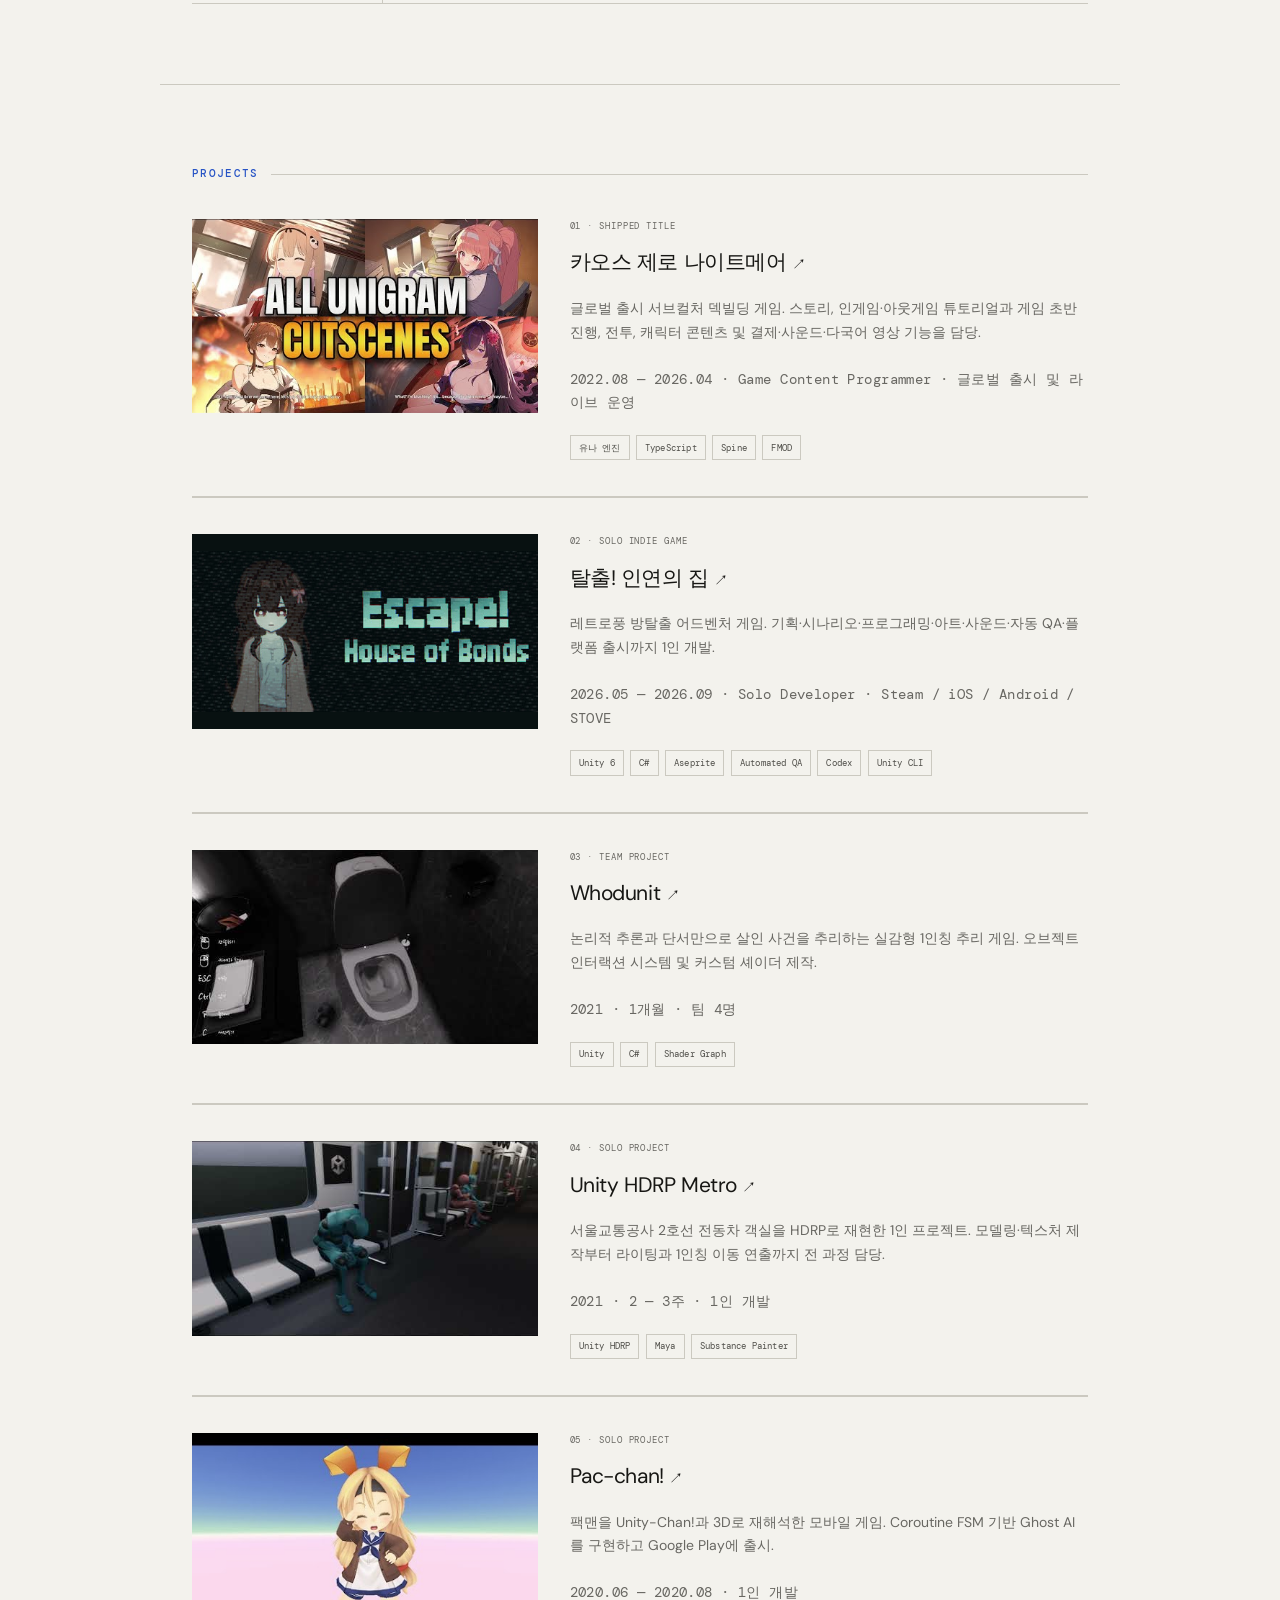
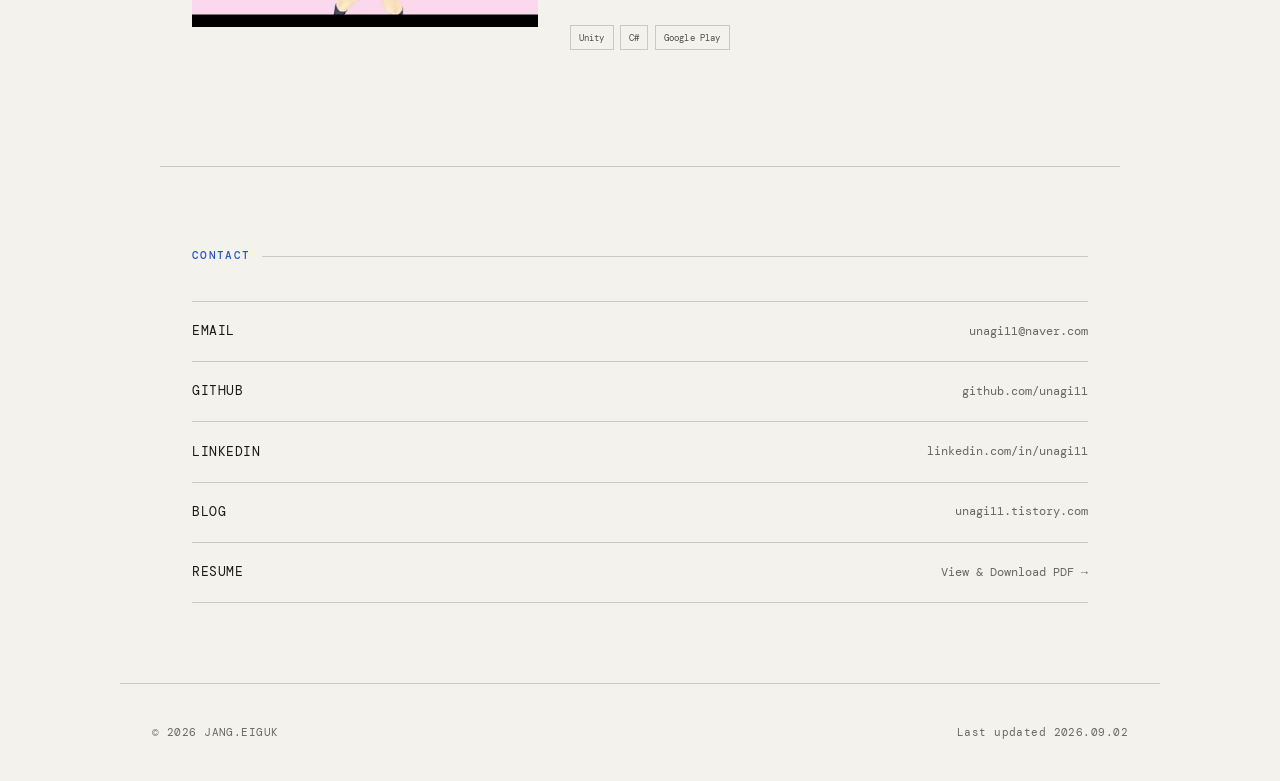
==== commit 6a44b283: "기술 스택 분류 및 우선순위 정리" ====
--- a/index.html
+++ b/index.html
@@ -476,7 +476,7 @@
       footer { flex-direction: column; gap: 0.5rem; text-align: center; }
     }
   </style>
-  <link rel="stylesheet" href="assets/retro.css">
+  <link rel="stylesheet" href="assets/retro.css?v=20260903-3">
 </head>
 <body class="home-shell">
 
@@ -511,30 +511,48 @@
         <p class="about-stack-label">Core Stack</p>
         <div class="skills-grid">
           <dl class="skill-group">
+            <dt>Engine / Runtime</dt>
+            <dd>
+              <span class="tag">Unity</span>
+              <span class="tag">Cocos2d-x</span>
+            </dd>
+          </dl>
+          <dl class="skill-group">
             <dt>Languages</dt>
             <dd>
+              <span class="tag">C#</span>
               <span class="tag">TypeScript</span>
               <span class="tag">C++</span>
-              <span class="tag">C#</span>
               <span class="tag">Python</span>
             </dd>
           </dl>
           <dl class="skill-group">
-            <dt>Engine &amp; Content</dt>
+            <dt>Content Middleware</dt>
             <dd>
-              <span class="tag">Cocos2d-x</span>
-              <span class="tag">Unity</span>
               <span class="tag">Spine</span>
               <span class="tag">FMOD Studio</span>
             </dd>
           </dl>
           <dl class="skill-group">
-            <dt>Graphics &amp; Data</dt>
+            <dt>Graphics / Art Pipeline</dt>
             <dd>
-              <span class="tag">GLSL / HLSL</span>
+              <span class="tag">GLSL</span>
+              <span class="tag">Shader Graph</span>
               <span class="tag">Aseprite</span>
+              <span class="tag">Maya</span>
+              <span class="tag">ZBrush</span>
+              <span class="tag">Substance Painter</span>
+              <span class="tag">Blender</span>
+            </dd>
+          </dl>
+          <dl class="skill-group">
+            <dt>Data / Version Control</dt>
+            <dd>
               <span class="tag">MySQL</span>
               <span class="tag">Redis</span>
+              <span class="tag">Git</span>
+              <span class="tag">SVN</span>
+              <span class="tag">Mercurial</span>
             </dd>
           </dl>
         </div>
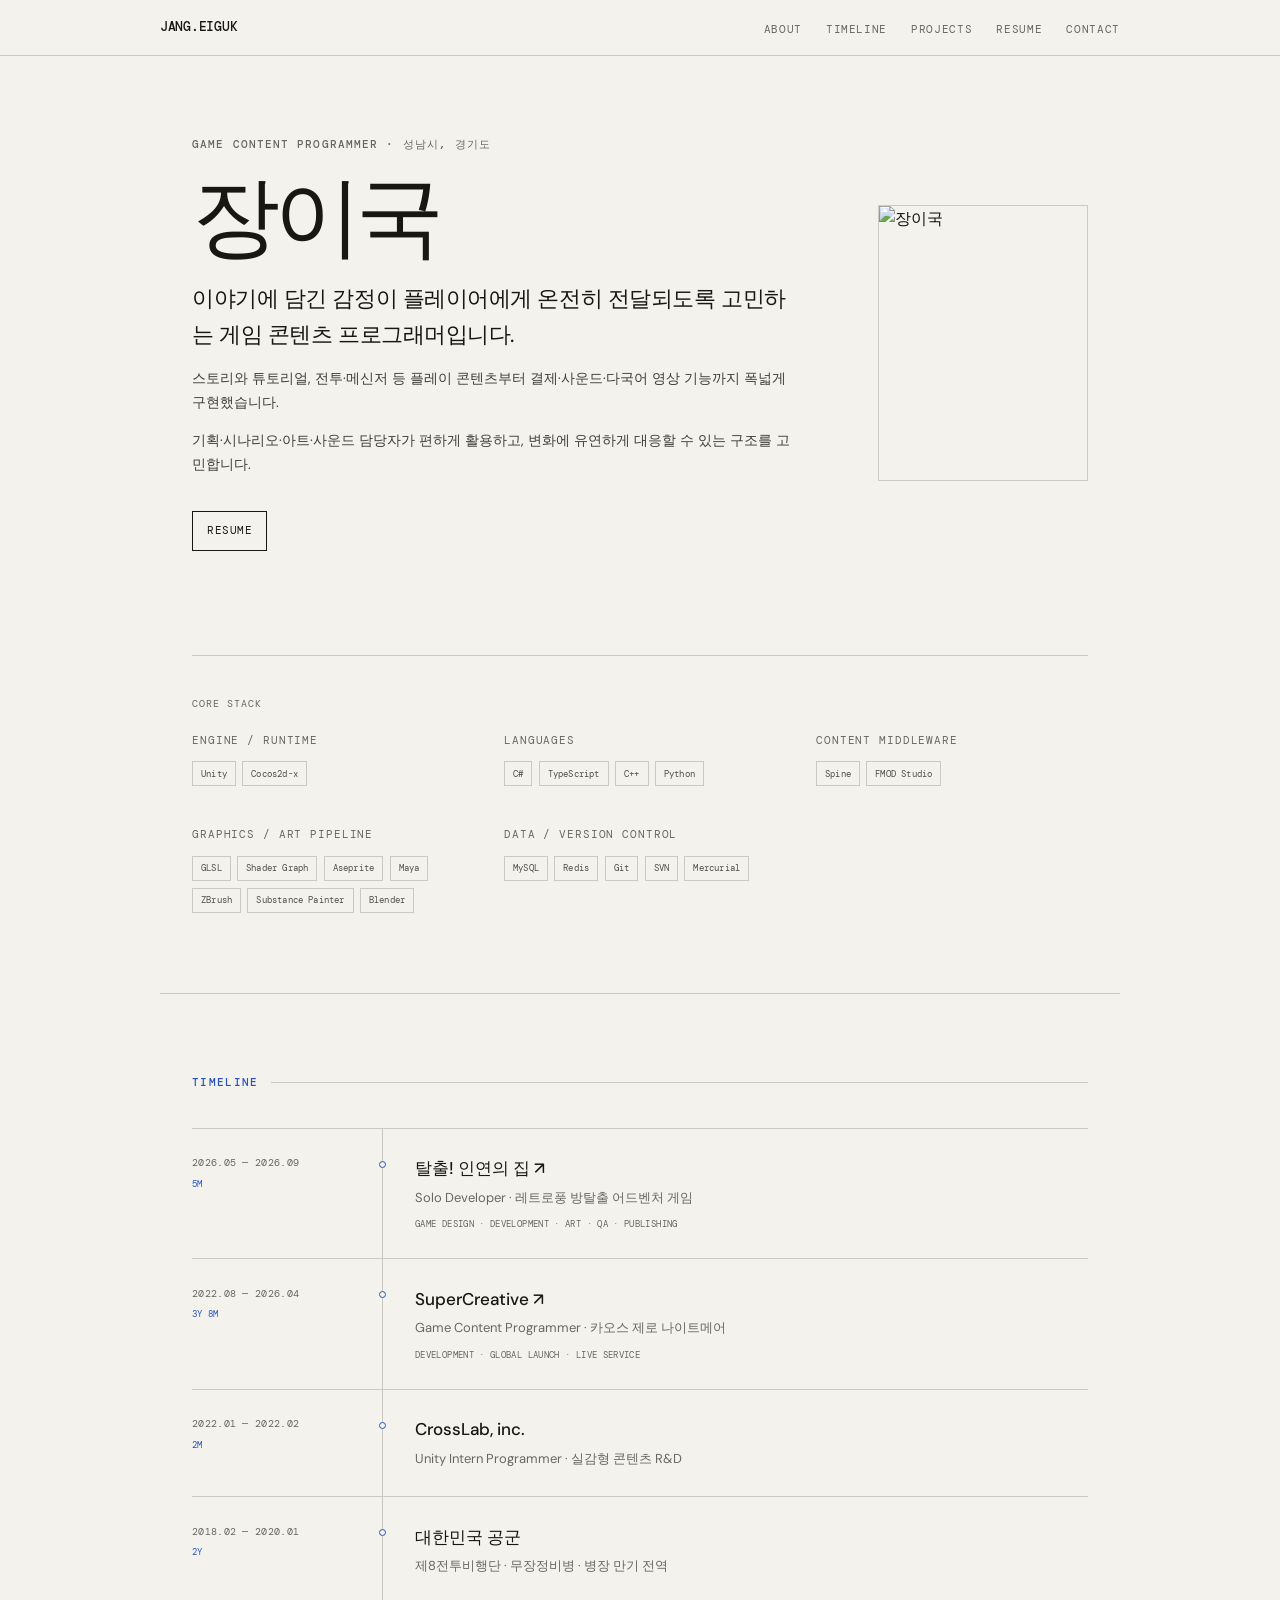
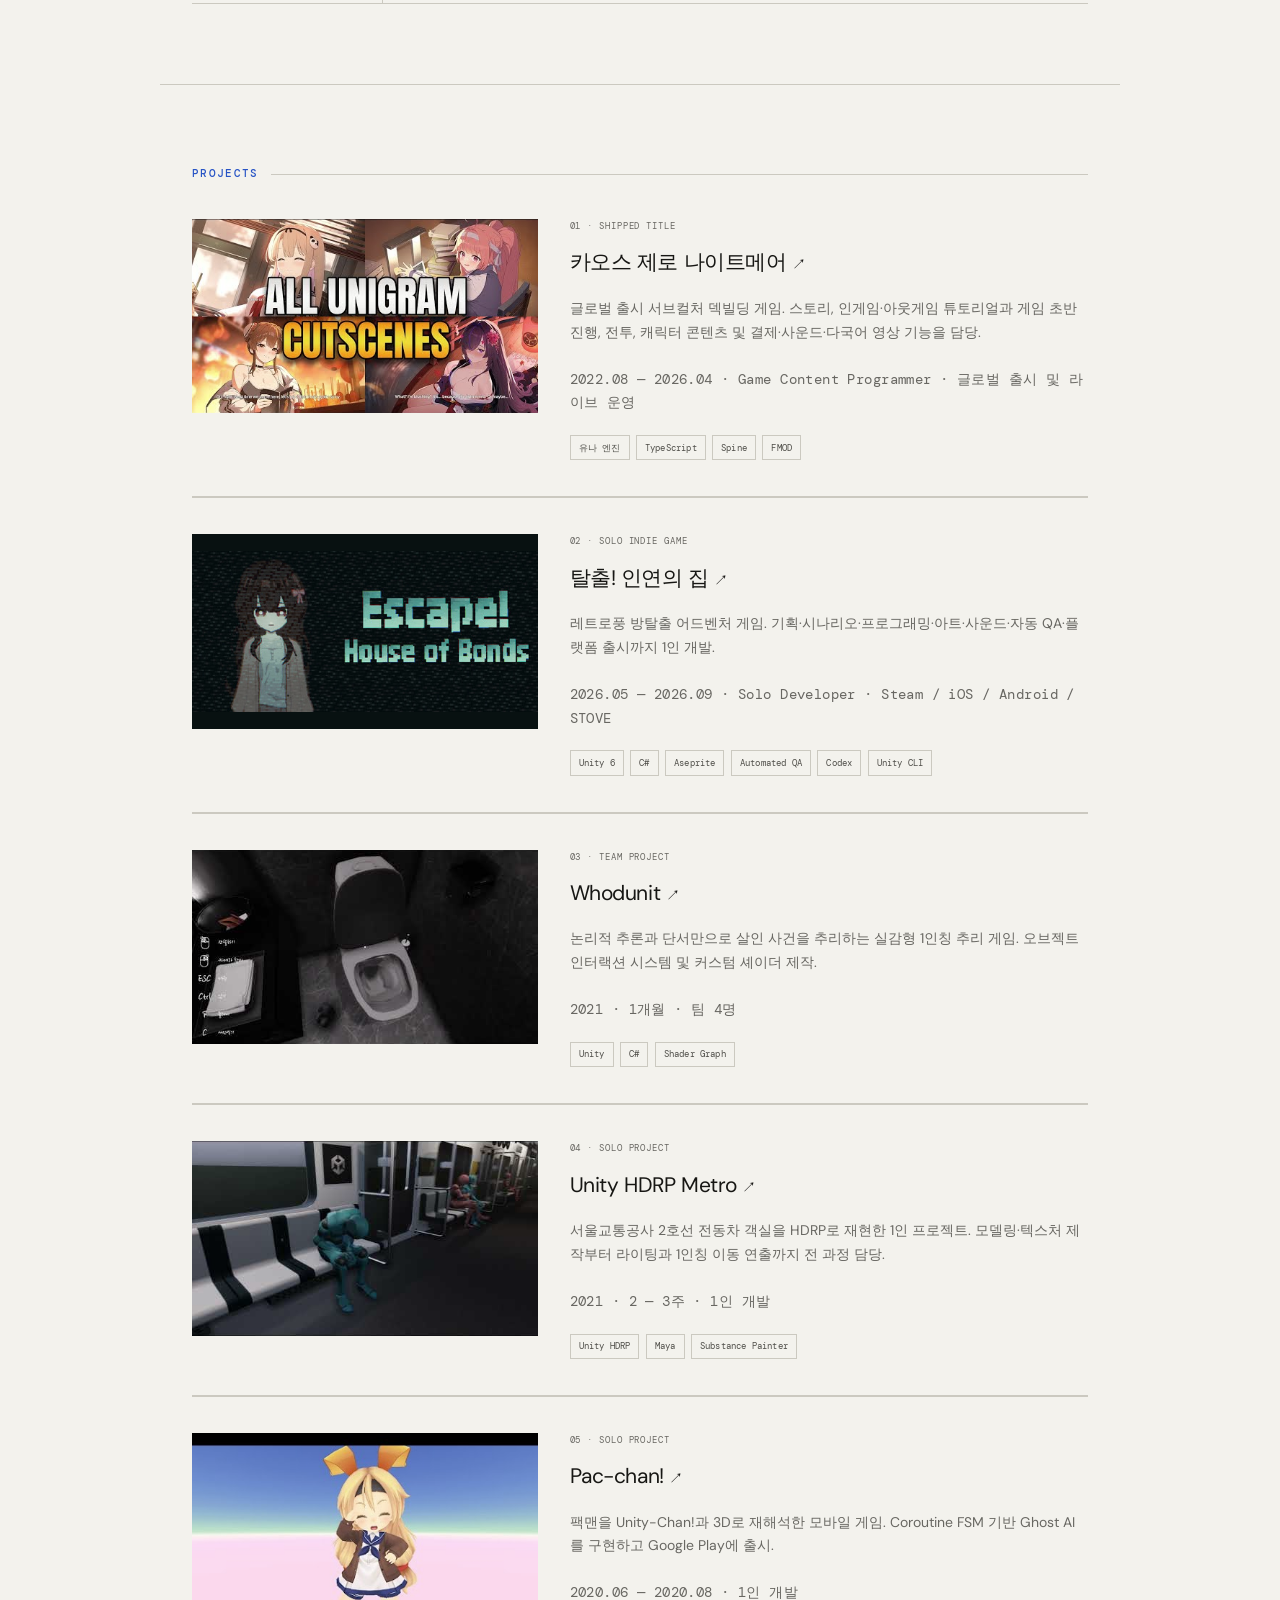
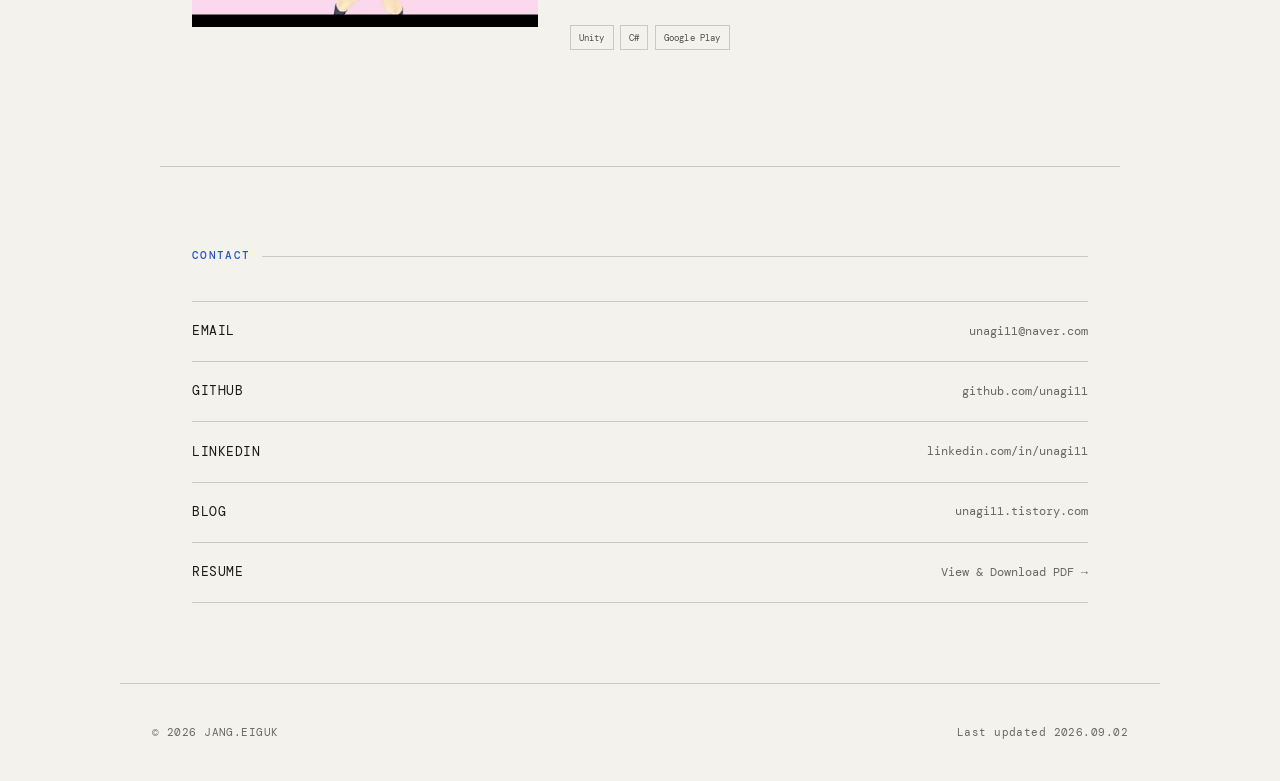
==== commit ec7eda74: "커밋" ====
--- a/index.html
+++ b/index.html
@@ -498,8 +498,8 @@
       <h1 class="hero-name" aria-label="장이국">장이국</h1>
       <div class="hero-intro">
         <p>이야기에 담긴 감정이 플레이어에게 온전히 전달되도록 고민하는 게임 콘텐츠 프로그래머입니다.</p>
-        <p>스토리, 인게임·아웃게임 튜토리얼과 게임 초반 진행, 전투, 메신저부터 결제, 사운드, 다국어 영상 기능까지 폭넓게 담당했습니다.</p>
-        <p>기획·시나리오·아트·사운드 담당자가 편하게 사용할 수 있는 구조를 만들고, 출시 후 발견된 문제까지 개선해 왔습니다.</p>
+        <p>스토리와 튜토리얼, 전투·메신저 등 플레이 콘텐츠부터 결제·사운드·다국어 영상 기능까지 폭넓게 구현했습니다.</p>
+        <p>기획·시나리오·아트·사운드 담당자가 편하게 활용하고, 변화에 유연하게 대응할 수 있는 구조를 고민합니다.</p>
       </div>
       <div class="hero-cta">
         <a href="resume.html" class="btn">Resume</a>
